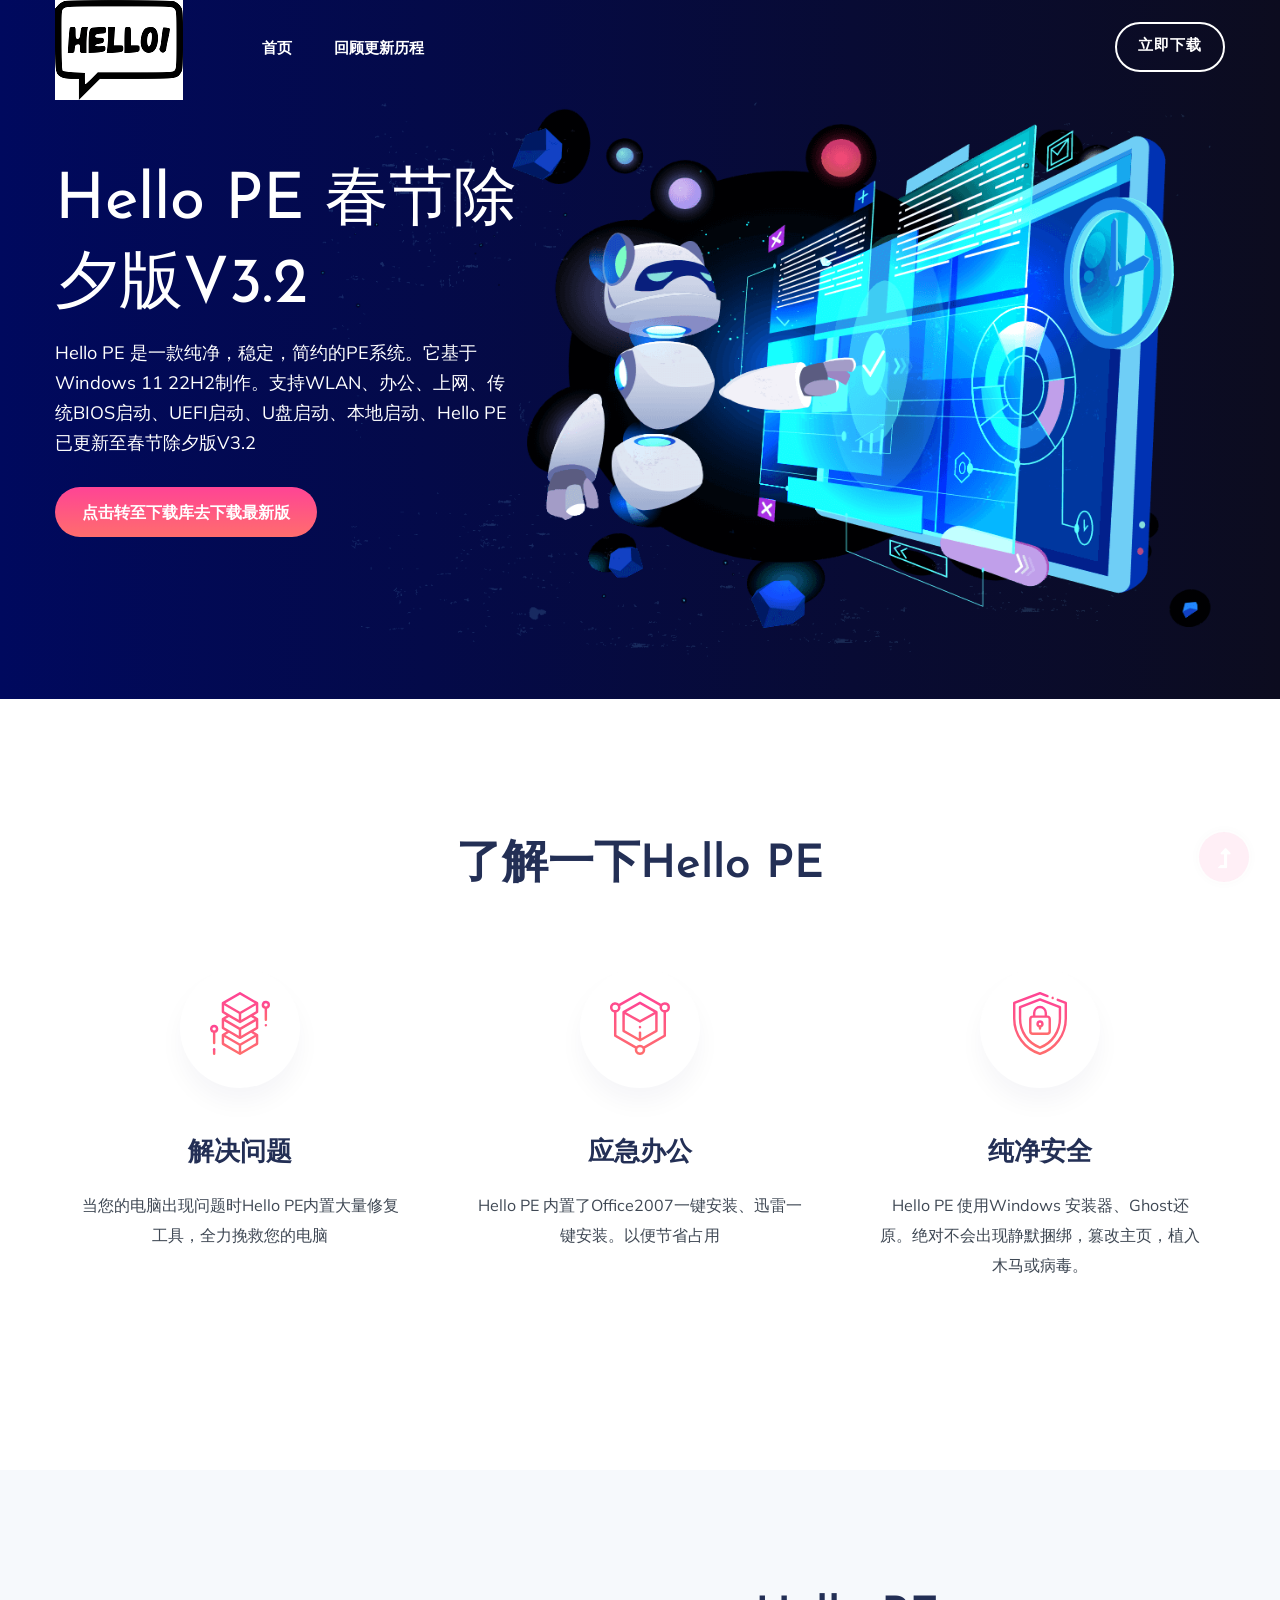
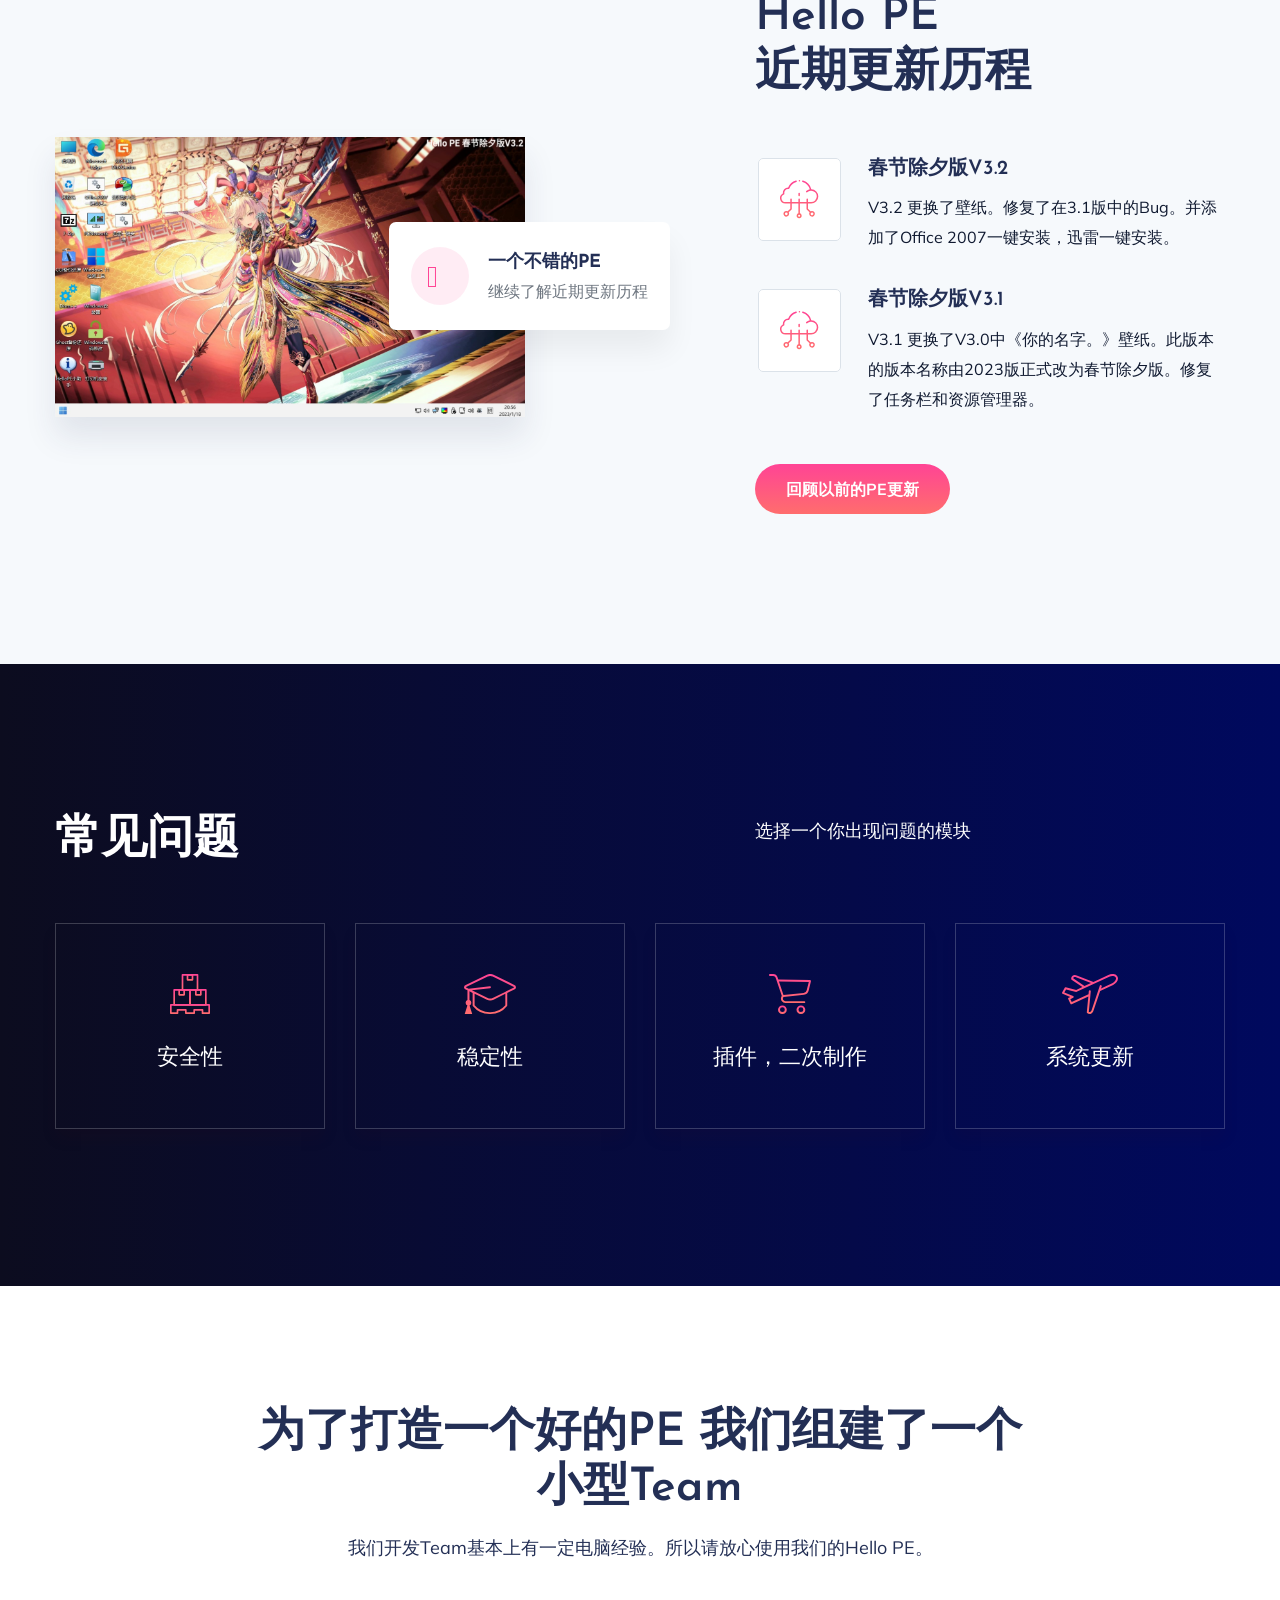
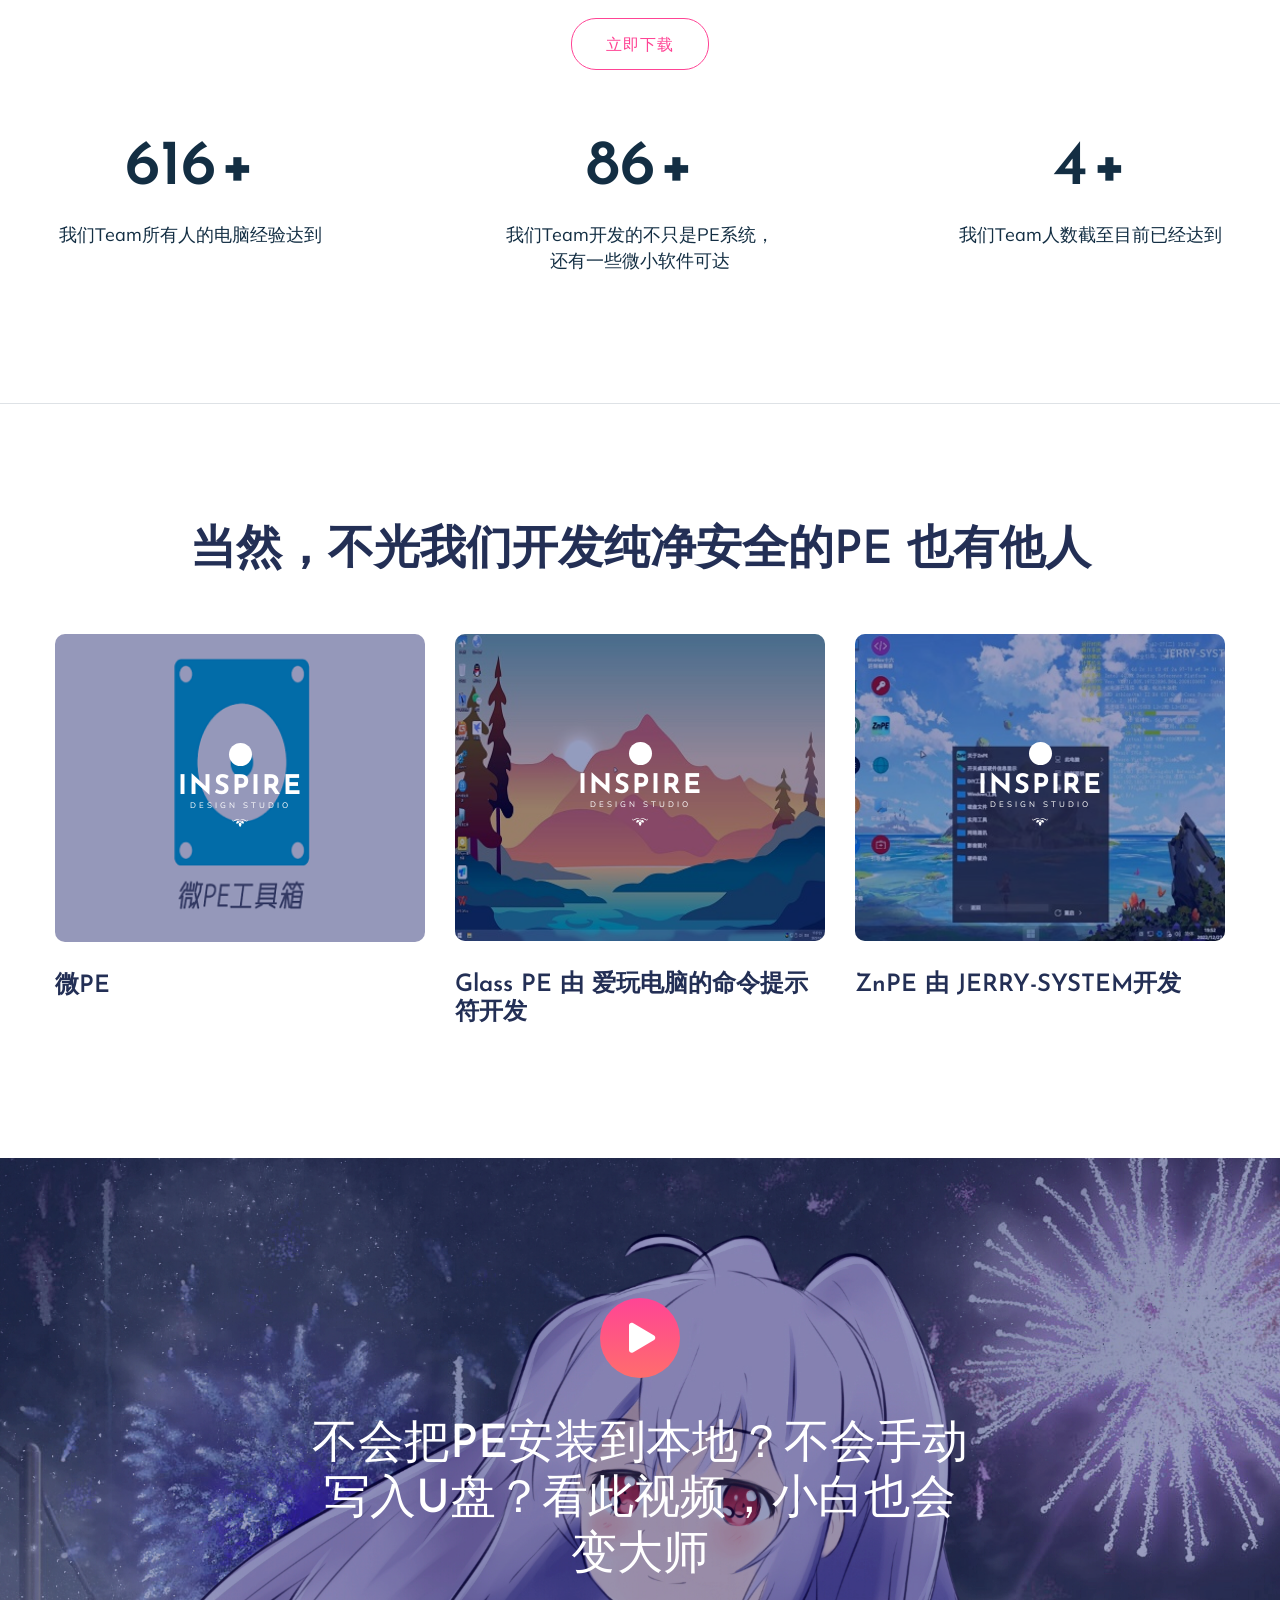
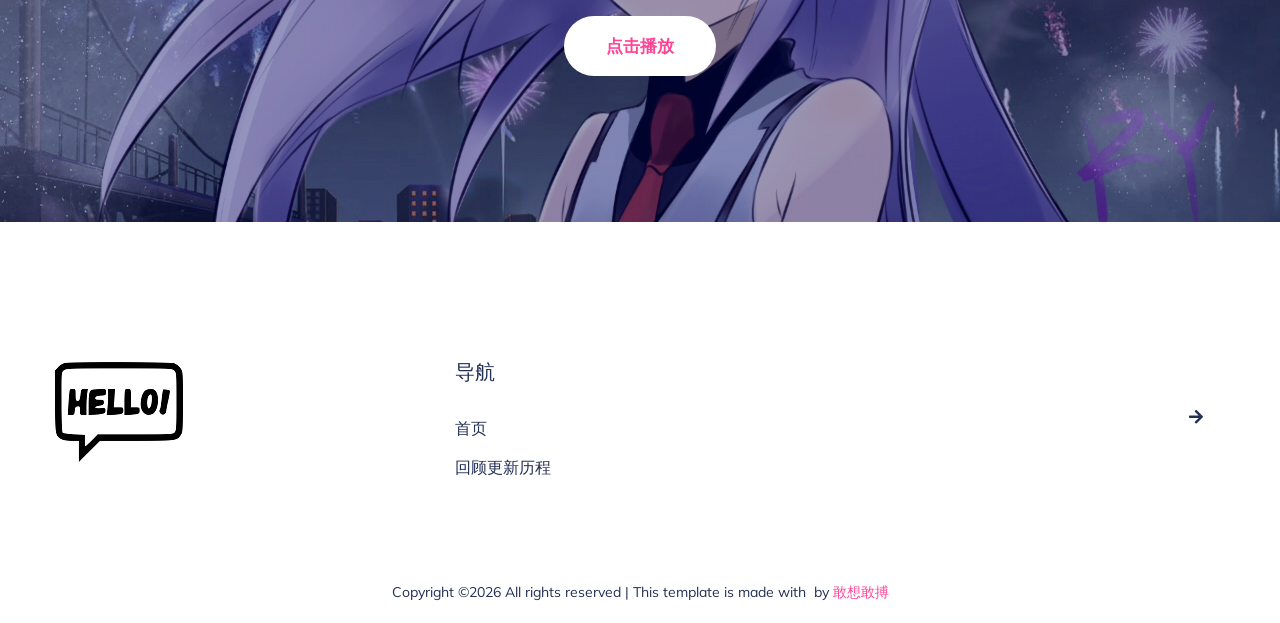
==== index.html @ d44372e5 "hellope" ====
<!doctype html>
<html class="no-js" lang="zxx">
<head>
    <meta charset="utf-8">
    <meta http-equiv="x-ua-compatible" content="ie=edge">
    <title>Hello PE</title>
    <meta name="description" content="">
    <meta name="viewport" content="width=device-width, initial-scale=1">
    <link rel="shortcut icon" type="image/x-icon" href="assets/img/icon/favicon.png">

    <!-- CSS here -->
    <link rel="stylesheet" href="assets/css/bootstrap.min.css">
    <link rel="stylesheet" href="assets/css/owl.carousel.min.css">
    <link rel="stylesheet" href="assets/css/slicknav.css">
    <link rel="stylesheet" href="assets/css/animate.min.css">
    <link rel="stylesheet" href="assets/css/magnific-popup.css">
    <link rel="stylesheet" href="assets/css/fontawesome-all.min.css">
    <link rel="stylesheet" href="assets/css/themify-icons.css">
    <link rel="stylesheet" href="assets/css/slick.css">
    <link rel="stylesheet" href="assets/css/nice-select.css">
    <link rel="stylesheet" href="assets/css/style.css">
</head>
<body>
    <header>
        <div class="header-area header-transparent">
            <div class="main-header header-sticky">
                <div class="container">
                    <div class="row">
                        <div class="col-xl-12">
                            <div class="menu-wrapper d-flex align-items-center justify-content-between">
                                <div class="left-content d-flex align-items-center">
                                    <div class="logo mr-30">
                                        <a href="index.html"><img src="assets/img/logo/logo.png" alt=""></a>
                                    </div>
                                    <!-- Main-menu -->
                                    <div class="main-menu d-none d-lg-block">
                                        <nav>
                                            <ul id="navigation">                                     
                                                <li><a href="index.html">首页</a></li>
                                                <li><a href="services.html">回顾更新历程</a></li>
                                            </ul>
                                        </nav>
                                    </div>
                                </div>     
                                <!-- Button -->
                                <div class="buttons">
                                    <ul>
                                        <li class="button-header">
                                            <a href="#" class="header-btn2 border-btn2">立即下载</a>
                                        </li>
                                    </ul>
                                </div>
                            </div>
                        </div>
                    </div>
                    <!-- Mobile Menu -->
                    <div class="col-12">
                        <div class="mobile_menu d-block d-lg-none"></div>
                    </div>
                </div>
            </div>
        </div>
    </header>
    <main>
        <!-- Slider Area Start-->
        <div class="slider-area  ">
            <div class="single-sliders slider-height   d-flex align-items-center">
                <div class="container position-relative">
                    <div class="row align-items-center">
                        <div class="col-xl-5 col-lg-6 col-md-6">
                            <div class="hero-caption">
                                <h1>Hello PE 春节除夕版V3.2</h1>
                                <P>Hello PE 是一款纯净，稳定，简约的PE系统。它基于Windows 11 22H2制作。支持WLAN、办公、上网、传统BIOS启动、UEFI启动、U盘启动、本地启动、Hello PE已更新至春节除夕版V3.2</P>
                                <a href="#" class="btn hero-btn">点击转至下载库去下载最新版</a>
                            </div>
                        </div>
                        <!-- hero shape 2-->
                        <div class="hero-shape">
                            <img src="assets/img/hero/hero-img.png" alt="">
                        </div>
                    </div>
                </div>
            </div> 
        </div>
        <!-- Slider Area End -->
        <!-- Services Area Start -->
        <section class="categories-area section-padding">
            <div class="container">
                <div class="row justify-content-center">
                    <div class="col-xl-6 col-lg-6 col-md-10">
                        <!-- Section Tittle -->
                        <div class="section-tittle text-center mb-35">
                            <span></span>
                            <h2>了解一下Hello PE</h2>
                        </div> 
                    </div>
                </div>
                <div class="row">
                    <div class="col-lg-4 col-md-6 col-sm-6">
                        <div class="single-cat text-center mb-50">
                            <div class="cat-icon">
                                <img src="assets/img/icon/services1.svg" alt="">
                            </div>
                            <div class="cat-cap">
                                <h5><a href="services.html">解决问题</a></h5>
                                <p>当您的电脑出现问题时Hello PE内置大量修复工具，全力挽救您的电脑</p>
                            </div>
                        </div>
                    </div>
                    <div class="col-lg-4 col-md-6 col-sm-6">
                        <div class="single-cat text-center mb-50">
                            <div class="cat-icon">
                                <img src="assets/img/icon/services2.svg" alt="">
                            </div>
                            <div class="cat-cap">
                                <h5><a href="services.html">应急办公</a></h5>
                                <p>Hello PE 内置了Office2007一键安装、迅雷一键安装。以便节省占用</p>
                            </div>
                        </div>
                    </div>
                    <div class="col-lg-4 col-md-6 col-sm-6">
                        <div class="single-cat text-center mb-50">
                            <div class="cat-icon">
                                <img src="assets/img/icon/services3.svg" alt="">
                            </div>
                            <div class="cat-cap">
                                <h5><a href="services.html">纯净安全</a></h5>
                                <p>Hello PE 使用Windows 安装器、Ghost还原。绝对不会出现静默捆绑，篡改主页，植入木马或病毒。</p>
                            </div>
                        </div>
                    </div>
                </div>
            </div>
        </section>
        <!-- Services Area End -->
        <!-- About Area  -->
        <section class="about-area2 section-padding gray-bg ">
            <div class="container">
                <div class="row align-items-center justify-content-between">
                    <div class="col-xl-5 col-lg-5 col-md-10">
                        <!-- about-img -->
                        <div class="about-img">
                            <img src="assets/img/gallery/about1.jpg" alt="">
                        </div>
                        <div class="ratting-point">
                            <div class="features-ratting">
                                <img src="assets/img/icon/notification.svg" alt="">
                            </div>
                            <div class="features-caption">
                                <h3>一个不错的PE</h3>
                                <p>继续了解近期更新历程</p>
                            </div>
                        </div>
                    </div>
                    <div class="col-xl-5 col-lg-6 col-md-10">
                        <div class="about-caption mb-50">
                            <!-- Section Tittle -->
                            <div class="section-tittle mb-50">
                                <h2>Hello PE<br> 近期更新历程</h2>
                            </div>
                            <div class="single-offers mb-20">
                                <div class="offers-cap">
                                    <img src="assets/img/icon/notification1.svg" alt="">
                                    <h3><a href="#">春节除夕版V3.2</a></h3>
                                    <p>V3.2 更换了壁纸。修复了在3.1版中的Bug。并添加了Office 2007一键安装，迅雷一键安装。</p>
                                </div>
                            </div>
                            <div class="single-offers">
                                <div class="offers-cap">
                                    <img src="assets/img/icon/notification1.svg" alt="">
                                    <h3><a href="#">春节除夕版V3.1</a></h3>
                                    <p>V3.1 更换了V3.0中《你的名字。》壁纸。此版本的版本名称由2023版正式改为春节除夕版。修复了任务栏和资源管理器。</p>
                                </div>
                            </div>
                            <a href="about.html" class="btn mt-20">回顾以前的PE更新</a>
                        </div>
                    </div>
                </div>
            </div>
        </section>
        <!-- About Area End -->
        <!--Services Area 2 -->
        <section class="services-area2 section-padding2">
            <div class="container">
                <div class="row align-items-center justify-content-between">
                    <div class="col-xl-5 col-lg-5 col-md-6 col-sm-11">
                        <!-- Section Tittle -->
                        <div class="section-tittle section-tittle2 mb-55">
                            <span></span>
                            <h2>常见问题</h2>
                        </div>
                    </div>
                    <div class="col-xl-5 col-lg-5 col-md-6 col-sm-11">
                        <!-- Section Tittle -->
                        <div class="section-tittle section-tittle2 mb-55">
                            <p>选择一个你出现问题的模块</p>
                        </div>
                    </div>
                </div>
                <div class="row">
                    <div class="col-lg-3 col-md-4 col-sm-6">
                        <div class="single-cat mb-30 text-center">
                            <div class="cat-icon">
                                <img src="assets/img/icon/stack1.svg" alt="">
                            </div>
                            <div class="cat-cap">
                                <h5><a href="#">安全性</a></h5>
                            </div>
                        </div>
                    </div>
                    <div class="col-lg-3 col-md-4 col-sm-6">
                        <div class="single-cat mb-30 text-center">
                            <div class="cat-icon">
                                <img src="assets/img/icon/stack2.svg" alt="">
                            </div>
                            <div class="cat-cap">
                                <h5><a href="#">稳定性</a></h5>
                            </div>
                        </div>
                    </div>
                    <div class="col-lg-3 col-md-4 col-sm-6">
                        <div class="single-cat mb-30 text-center">
                            <div class="cat-icon">
                                <img src="assets/img/icon/stack3.svg" alt="">
                            </div>
                            <div class="cat-cap">
                                <h5><a href="#">插件，二次制作</a></h5>
                            </div>
                        </div>
                    </div>
                    <div class="col-lg-3 col-md-4 col-sm-6">
                        <div class="single-cat mb-30 text-center">
                            <div class="cat-icon">
                                <img src="assets/img/icon/stack4.svg" alt="">
                            </div>
                            <div class="cat-cap">
                                <h5><a href="#">系统更新</a></h5>
                            </div>
                        </div>
                    </div>
                </div>
                <div class="row justify-content-center">
                    <div class="col-xl-12">
                        <div class="section-tittle section-tittle3 text-center pt-35">
                        </div>
                    </div>
                </div>
            </div>
        </section>
        <!--Services Area 2 -->
        <!-- Count Down Start -->
        <div class="count-down-area section-padding border-bottom">
            <div class="container">
                <div class="row justify-content-center">
                    <div class="col-xl-8 col-lg-9  col-md-12">
                        <!-- Section Tittle -->
                        <div class="section-tittle text-center mb-60">
                            <h2>为了打造一个好的PE 我们组建了一个小型Team </h2>
                            <p class="mb-55">我们开发Team基本上有一定电脑经验。所以请放心使用我们的Hello PE。</p>
                            <a href="#" class="border-btn">立即下载</a>
                        </div>
                    </div>
                </div>
                <div class="row justify-content-center ">
                    <div class="col-lg-12 col-md-12">
                        <div class="count-down-wrapper">
                            <div class="row justify-content-between">
                                <div class="col-xl-3 col-lg-4 col-md-6 col-sm-6">
                                    <!-- Counter Up -->
                                    <div class="single mb-30">
                                        <div class="single-counter text-center">
                                            <span class="counter ">2500</span>
                                            <p class="">+</p>
                                        </div>
                                        <div class="pera-count  text-center">
                                            <p>我们Team所有人的电脑经验达到</p>
                                        </div>
                                    </div>
                                </div>
                                <div class="col-xl-3 col-lg-4 col-md-6 col-sm-6">
                                    <div class="single mb-30">
                                        <!-- Counter Up -->
                                        <div class="single-counter text-center">
                                            <span class="counter ">350</span>
                                            <p class="">+</p>
                                        </div>
                                        <div class="pera-count text-center">
                                            <p>我们Team开发的不只是PE系统，还有一些微小软件可达</p>
                                        </div>
                                    </div>
                                </div>
                                <div class="col-xl-3 col-lg-4 col-md-6 col-sm-6">
                                    <div class="single mb-30">
                                        <!-- Counter Up -->
                                        <div class="single-counter text-center">
                                            <span class="counter ">20</span>
                                            <p class="">+</p>
                                        </div>
                                        <div class="pera-count text-center">
                                            <p>我们Team人数截至目前已经达到</p>
                                        </div>
                                    </div>
                                </div>
                            </div>
                        </div>
                    </div>
                </div>
            </div>
        </div>
        <!-- Count Down End -->
        <!-- Great Stuffs -->
        <div class="great-stuffs section-padding">
            <div class="container">
                <div class="row">
                    <div class="col-lg-12">
                        <!-- Section Tittle -->
                        <div class="section-tittle text-center mb-55">
                            <h2>当然，不光我们开发纯净安全的PE 也有他人</h2>
                        </div>
                    </div>
                </div>
                <div class="row">
                    <div class="col-lg-4 col-md-4 col-sm-6">
                        <div class="single-location mb-30">
                            <div class="location-img">
                                <img src="assets/img/gallery/stuffs1.jpg" alt="">
                                <div class="location-details text-center">
                                    <span class="location-btn"></span>
                                    <h4>inspire</h4>
                                    <p>design studio</p>
                                    <img src="assets/img/icon/icon1.svg" alt="">
                                </div>
                            </div>
                            <h3><a href="https://www.wepe.com.cn/">微PE</a></h3>
                        </div>
                    </div>
                    <div class="col-lg-4 col-md-4 col-sm-6">
                        <div class="single-location mb-30">
                            <div class="location-img">
                                <img src="assets/img/gallery/stuffs2.jpg" alt="">
                                <div class="location-details text-center">
                                    <span class="location-btn"></span>
                                    <h4>inspire</h4>
                                    <p>design studio</p>
                                    <img src="assets/img/icon/icon1.svg" alt="">
                                </div>
                            </div>
                            <h3><a href="https://glasspe.top/">Glass PE  由  爱玩电脑的命令提示符开发</a></h3>
                        </div>
                    </div>
                    <div class="col-lg-4 col-md-4 col-sm-6">
                        <div class="single-location mb-30">
                            <div class="location-img">
                                <img src="assets/img/gallery/stuffs3.jpg" alt="">
                                <div class="location-details text-center">
                                    <span class="location-btn"></span>
                                    <h4>inspire</h4>
                                    <p>design studio</p>
                                    <img src="assets/img/icon/icon1.svg" alt="">
                                </div>
                            </div>
                            <h3><a href="https://www.znpe.top/">ZnPE  由  JERRY-SYSTEM开发</a></h3>
                        </div>
                    </div>
                </div>
            </div>
        </div>
        <!-- Great Stuffs End -->
        <!-- More about info -->
        <section class="collection section-img-bg2  section-over1" data-background="assets/img/gallery/section_bg01.jpg">
            <div class="container">
                <div class="row justify-content-center">
                    <div class="col-xl-7 col-lg-9">
                        <div class="single-question text-center">
                            <!-- Video icon -->
                            <div class="video-icon mb-40">
                                <a class="popup-video btn-icon" href="https://www.youtube.com/watch?v=up68UAfH0d0" data-animation="bounceIn" data-delay=".4s"><i class="fas fa-play"></i></a>
                            </div>
                            <h2 class="wow fadeInUp" data-wow-duration="1s" data-wow-delay=".1s">不会把PE安装到本地？不会手动写入U盘？看此视频，小白也会变大师</h2>
                            <a href="about.html" class="white-btn wow fadeInUp" data-wow-duration="2s" data-wow-delay=".4s">点击播放</a>
                        </div>
                    </div>
                </div>
            </div>
        </section>
        <!-- about info End -->
    </main>
    <footer>
        <div class="footer-wrapper">
            <div class="footer-area footer-padding">
                <div class="container">
                    <div class="row justify-content-between">
                        <div class="col-xl-4 col-lg-3 col-md-6 col-sm-8">
                            <div class="single-footer-caption mb-50">
                                <div class="single-footer-caption mb-30">
                                    <!-- logo -->
                                    <div class="footer-logo mb-35">
                                        <a href="index.html"><img src="assets/img/logo/logo2_footer.png" alt=""></a>
                                    </div>
                                    <div class="footer-tittle">
                                        <div class="footer-pera">
                                            <p></p>
                                        </div>
                                    </div>
                                    <ul class="mb-20">
                                        <li class="number"><a href="#"></a></li>
                                        <li class="number2"><a href="#"></a></li>
                                    </ul>
                                </div>
                            </div>
                        </div>
                        <div class="col-xl-2 col-lg-2 col-md-4 col-sm-6">
                            <div class="single-footer-caption mb-50">
                                <div class="footer-tittle">
                                    <h4>导航</h4>
                                    <ul>
                                        <li><a href="index.html">首页</a></li>
                                        <li><a href="services.html">回顾更新历程</a></li>
                                    </ul>
                                </div>
                            </div>
                        </div>
                        <div class="col-xl-2 col-lg-2 col-md-4 col-sm-6">
                            <div class="single-footer-caption mb-50">
                                <div class="footer-tittle">
                                    <h4></h4>
                                    <ul>
                                        <li><a href="#"></a></li>
                                        <li><a href="#"></a></li>
                                        <li><a href="#"></a></li>
                                        <li><a href="#"></a></li>
                                    </ul>
                                </div>
                            </div>
                        </div>
                        <div class="col-xl-4 col-lg-4 col-md-6 col-sm-8">
                            <div class="single-footer-caption mb-50">
                                <div class="footer-tittle mb-10">
                                    <h4></h4>
                                    <p></p>
                                </div>
                                <!-- Form -->
                                <div class="footer-form mb-20">
                                    <div id="mc_embed_signup">
                                        <form target="_blank" action="https://spondonit.us12.list-manage.com/subscribe/post?u=1462626880ade1ac87bd9c93a&amp;id=92a4423d01"
                                        method="get" class="subscribe_form relative mail_part">
                                        <div class="form-icon">
                                            <button type="submit" name="submit" id="newsletter-submit"
                                            class="email_icon newsletter-submit button-contactForm">
                                            <i class="fas fa-arrow-right"></i>
                                        </button>
                                    </div>
                                    <div class="mt-10 info"></div>
                                </form>
                            </div>
                        </div>
                        <!-- social -->
                        <div class="footer-social"> 
                        </div>
                    </div>
                </div>
            </div>
        </div>
    </div>
    <!-- footer-bottom area -->
    <div class="footer-bottom-area">
        <div class="container">
            <div class="footer-border">
                <div class="row">
                    <div class="col-xl-12 ">
                        <div class="footer-copy-right text-center">
                            <p>Copyright &copy;<script>document.write(new Date().getFullYear());</script> All rights reserved | This template is made with <i class="fa fa- color-danger" aria-hidden="true"></i> by <a href="" target="_blank" rel="nofollow noopener">敢想敢搏</a></p>
                        </div>
                    </div>
                </div>
            </div>
        </div>
    </div>
</div>
</footer>
<!-- Scroll Up -->
<div id="back-top" >
    <a title="Go to Top" href="#"> <i class="fas fa-level-up-alt"></i></a>
</div>

<!-- JS here -->
<!-- Jquery, Popper, Bootstrap -->
<script src="./assets/js/vendor/modernizr-3.5.0.min.js"></script>
<script src="./assets/js/vendor/jquery-1.12.4.min.js"></script>
<script src="./assets/js/popper.min.js"></script>
<script src="./assets/js/bootstrap.min.js"></script>

<!-- Slick , Owl-Carousel , Mobile Menu-->
<script src="./assets/js/owl.carousel.min.js"></script>
<script src="./assets/js/slick.min.js"></script>
<script src="./assets/js/jquery.slicknav.min.js"></script>

<!-- wow, popup, Nice-select, counter-up  -->
<script src="./assets/js/wow.min.js"></script>
<script src="./assets/js/jquery.magnific-popup.js"></script>
<script src="./assets/js/jquery.nice-select.min.js"></script>
<script src="./assets/js/counterup.min.js"></script>
<script src="./assets/js/waypoints.min.js"></script>

<!-- contact js -->
<script src="./assets/js/contact.js"></script>
<script src="./assets/js/jquery.form.js"></script>
<script src="./assets/js/jquery.validate.min.js"></script>
<script src="./assets/js/mail-script.js"></script>
<script src="./assets/js/jquery.ajaxchimp.min.js"></script>

<!-- Jquery Plugins, main Jquery -->	
<script src="./assets/js/plugins.js"></script>
<script src="./assets/js/main.js"></script>
</body>
</html>
---- assets/css/themify-icons.css ----
@font-face {
	font-family: 'themify';
	src:url('../fonts/themify.eot?-fvbane');


	src:url('../fonts/themify.eot?#iefix-fvbane') format('embedded-opentype'),
		url('../fonts/themify.woff?-fvbane') format('woff'),
		url('../fonts/themify.ttf?-fvbane') format('truetype'),
		url('../fonts/themify.svg?-fvbane#themify') format('svg');
	font-weight: normal;
	font-style: normal;
}

[class^="ti-"], [class*=" ti-"] {
	font-family: 'themify';
	speak: none;
	font-style: normal;
	font-weight: normal;
	font-variant: normal;
	text-transform: none;
	line-height: 1;

	/* Better Font Rendering =========== */
	-webkit-font-smoothing: antialiased;
	-moz-osx-font-smoothing: grayscale;
}

.ti-wand:before {
	content: "\e600";
}
.ti-volume:before {
	content: "\e601";
}
.ti-user:before {
	content: "\e602";
}
.ti-unlock:before {
	content: "\e603";
}
.ti-unlink:before {
	content: "\e604";
}
.ti-trash:before {
	content: "\e605";
}
.ti-thought:before {
	content: "\e606";
}
.ti-target:before {
	content: "\e607";
}
.ti-tag:before {
	content: "\e608";
}
.ti-tablet:before {
	content: "\e609";
}
.ti-star:before {
	content: "\e60a";
}
.ti-spray:before {
	content: "\e60b";
}
.ti-signal:before {
	content: "\e60c";
}
.ti-shopping-cart:before {
	content: "\e60d";
}
.ti-shopping-cart-full:before {
	content: "\e60e";
}
.ti-settings:before {
	content: "\e60f";
}
.ti-search:before {
	content: "\e610";
}
.ti-zoom-in:before {
	content: "\e611";
}
.ti-zoom-out:before {
	content: "\e612";
}
.ti-cut:before {
	content: "\e613";
}
.ti-ruler:before {
	content: "\e614";
}
.ti-ruler-pencil:before {
	content: "\e615";
}
.ti-ruler-alt:before {
	content: "\e616";
}
.ti-bookmark:before {
	content: "\e617";
}
.ti-bookmark-alt:before {
	content: "\e618";
}
.ti-reload:before {
	content: "\e619";
}
.ti-plus:before {
	content: "\e61a";
}
.ti-pin:before {
	content: "\e61b";
}
.ti-pencil:before {
	content: "\e61c";
}
.ti-pencil-alt:before {
	content: "\e61d";
}
.ti-paint-roller:before {
	content: "\e61e";
}
.ti-paint-bucket:before {
	content: "\e61f";
}
.ti-na:before {
	content: "\e620";
}
.ti-mobile:before {
	content: "\e621";
}
.ti-minus:before {
	content: "\e622";
}
.ti-medall:before {
	content: "\e623";
}
.ti-medall-alt:before {
	content: "\e624";
}
.ti-marker:before {
	content: "\e625";
}
.ti-marker-alt:before {
	content: "\e626";
}
.ti-arrow-up:before {
	content: "\e627";
}
.ti-arrow-right:before {
	content: "\e628";
}
.ti-arrow-left:before {
	content: "\e629";
}
.ti-arrow-down:before {
	content: "\e62a";
}
.ti-lock:before {
	content: "\e62b";
}
.ti-location-arrow:before {
	content: "\e62c";
}
.ti-link:before {
	content: "\e62d";
}
.ti-layout:before {
	content: "\e62e";
}
.ti-layers:before {
	content: "\e62f";
}
.ti-layers-alt:before {
	content: "\e630";
}
.ti-key:before {
	content: "\e631";
}
.ti-import:before {
	content: "\e632";
}
.ti-image:before {
	content: "\e633";
}
.ti-heart:before {
	content: "\e634";
}
.ti-heart-broken:before {
	content: "\e635";
}
.ti-hand-stop:before {
	content: "\e636";
}
.ti-hand-open:before {
	content: "\e637";
}
.ti-hand-drag:before {
	content: "\e638";
}
.ti-folder:before {
	content: "\e639";
}
.ti-flag:before {
	content: "\e63a";
}
.ti-flag-alt:before {
	content: "\e63b";
}
.ti-flag-alt-2:before {
	content: "\e63c";
}
.ti-eye:before {
	content: "\e63d";
}
.ti-export:before {
	content: "\e63e";
}
.ti-exchange-vertical:before {
	content: "\e63f";
}
.ti-desktop:before {
	content: "\e640";
}
.ti-cup:before {
	content: "\e641";
}
.ti-crown:before {
	content: "\e642";
}
.ti-comments:before {
	content: "\e643";
}
.ti-comment:before {
	content: "\e644";
}
.ti-comment-alt:before {
	content: "\e645";
}
.ti-close:before {
	content: "\e646";
}
.ti-clip:before {
	content: "\e647";
}
.ti-angle-up:before {
	content: "\e648";
}
.ti-angle-right:before {
	content: "\e649";
}
.ti-angle-left:before {
	content: "\e64a";
}
.ti-angle-down:before {
	content: "\e64b";
}
.ti-check:before {
	content: "\e64c";
}
.ti-check-box:before {
	content: "\e64d";
}
.ti-camera:before {
	content: "\e64e";
}
.ti-announcement:before {
	content: "\e64f";
}
.ti-brush:before {
	content: "\e650";
}
.ti-briefcase:before {
	content: "\e651";
}
.ti-bolt:before {
	content: "\e652";
}
.ti-bolt-alt:before {
	content: "\e653";
}
.ti-blackboard:before {
	content: "\e654";
}
.ti-bag:before {
	content: "\e655";
}
.ti-move:before {
	content: "\e656";
}
.ti-arrows-vertical:before {
	content: "\e657";
}
.ti-arrows-horizontal:before {
	content: "\e658";
}
.ti-fullscreen:before {
	content: "\e659";
}
.ti-arrow-top-right:before {
	content: "\e65a";
}
.ti-arrow-top-left:before {
	content: "\e65b";
}
.ti-arrow-circle-up:before {
	content: "\e65c";
}
.ti-arrow-circle-right:before {
	content: "\e65d";
}
.ti-arrow-circle-left:before {
	content: "\e65e";
}
.ti-arrow-circle-down:before {
	content: "\e65f";
}
.ti-angle-double-up:before {
	content: "\e660";
}
.ti-angle-double-right:before {
	content: "\e661";
}
.ti-angle-double-left:before {
	content: "\e662";
}
.ti-angle-double-down:before {
	content: "\e663";
}
.ti-zip:before {
	content: "\e664";
}
.ti-world:before {
	content: "\e665";
}
.ti-wheelchair:before {
	content: "\e666";
}
.ti-view-list:before {
	content: "\e667";
}
.ti-view-list-alt:before {
	content: "\e668";
}
.ti-view-grid:before {
	content: "\e669";
}
.ti-uppercase:before {
	content: "\e66a";
}
.ti-upload:before {
	content: "\e66b";
}
.ti-underline:before {
	content: "\e66c";
}
.ti-truck:before {
	content: "\e66d";
}
.ti-timer:before {
	content: "\e66e";
}
.ti-ticket:before {
	content: "\e66f";
}
.ti-thumb-up:before {
	content: "\e670";
}
.ti-thumb-down:before {
	content: "\e671";
}
.ti-text:before {
	content: "\e672";
}
.ti-stats-up:before {
	content: "\e673";
}
.ti-stats-down:before {
	content: "\e674";
}
.ti-split-v:before {
	content: "\e675";
}
.ti-split-h:before {
	content: "\e676";
}
.ti-smallcap:before {
	content: "\e677";
}
.ti-shine:before {
	content: "\e678";
}
.ti-shift-right:before {
	content: "\e679";
}
.ti-shift-left:before {
	content: "\e67a";
}
.ti-shield:before {
	content: "\e67b";
}
.ti-notepad:before {
	content: "\e67c";
}
.ti-server:before {
	content: "\e67d";
}
.ti-quote-right:before {
	content: "\e67e";
}
.ti-quote-left:before {
	content: "\e67f";
}
.ti-pulse:before {
	content: "\e680";
}
.ti-printer:before {
	content: "\e681";
}
.ti-power-off:before {
	content: "\e682";
}
.ti-plug:before {
	content: "\e683";
}
.ti-pie-chart:before {
	content: "\e684";
}
.ti-paragraph:before {
	content: "\e685";
}
.ti-panel:before {
	content: "\e686";
}
.ti-package:before {
	content: "\e687";
}
.ti-music:before {
	content: "\e688";
}
.ti-music-alt:before {
	content: "\e689";
}
.ti-mouse:before {
	content: "\e68a";
}
.ti-mouse-alt:before {
	content: "\e68b";
}
.ti-money:before {
	content: "\e68c";
}
.ti-microphone:before {
	content: "\e68d";
}
.ti-menu:before {
	content: "\e68e";
}
.ti-menu-alt:before {
	content: "\e68f";
}
.ti-map:before {
	content: "\e690";
}
.ti-map-alt:before {
	content: "\e691";
}
.ti-loop:before {
	content: "\e692";
}
.ti-location-pin:before {
	content: "\e693";
}
.ti-list:before {
	content: "\e694";
}
.ti-light-bulb:before {
	content: "\e695";
}
.ti-Italic:before {
	content: "\e696";
}
.ti-info:before {
	content: "\e697";
}
.ti-infinite:before {
	content: "\e698";
}
.ti-id-badge:before {
	content: "\e699";
}
.ti-hummer:before {
	content: "\e69a";
}
.ti-home:before {
	content: "\e69b";
}
.ti-help:before {
	content: "\e69c";
}
.ti-headphone:before {
	content: "\e69d";
}
.ti-harddrives:before {
	content: "\e69e";
}
.ti-harddrive:before {
	content: "\e69f";
}
.ti-gift:before {
	content: "\e6a0";
}
.ti-game:before {
	content: "\e6a1";
}
.ti-filter:before {
	content: "\e6a2";
}
.ti-files:before {
	content: "\e6a3";
}
.ti-file:before {
	content: "\e6a4";
}
.ti-eraser:before {
	content: "\e6a5";
}
.ti-envelope:before {
	content: "\e6a6";
}
.ti-download:before {
	content: "\e6a7";
}
.ti-direction:before {
	content: "\e6a8";
}
.ti-direction-alt:before {
	content: "\e6a9";
}
.ti-dashboard:before {
	content: "\e6aa";
}
.ti-control-stop:before {
	content: "\e6ab";
}
.ti-control-shuffle:before {
	content: "\e6ac";
}
.ti-control-play:before {
	content: "\e6ad";
}
.ti-control-pause:before {
	content: "\e6ae";
}
.ti-control-forward:before {
	content: "\e6af";
}
.ti-control-backward:before {
	content: "\e6b0";
}
.ti-cloud:before {
	content: "\e6b1";
}
.ti-cloud-up:before {
	content: "\e6b2";
}
.ti-cloud-down:before {
	content: "\e6b3";
}
.ti-clipboard:before {
	content: "\e6b4";
}
.ti-car:before {
	content: "\e6b5";
}
.ti-calendar:before {
	content: "\e6b6";
}
.ti-book:before {
	content: "\e6b7";
}
.ti-bell:before {
	content: "\e6b8";
}
.ti-basketball:before {
	content: "\e6b9";
}
.ti-bar-chart:before {
	content: "\e6ba";
}
.ti-bar-chart-alt:before {
	content: "\e6bb";
}
.ti-back-right:before {
	content: "\e6bc";
}
.ti-back-left:before {
	content: "\e6bd";
}
.ti-arrows-corner:before {
	content: "\e6be";
}
.ti-archive:before {
	content: "\e6bf";
}
.ti-anchor:before {
	content: "\e6c0";
}
.ti-align-right:before {
	content: "\e6c1";
}
.ti-align-left:before {
	content: "\e6c2";
}
.ti-align-justify:before {
	content: "\e6c3";
}
.ti-align-center:before {
	content: "\e6c4";
}
.ti-alert:before {
	content: "\e6c5";
}
.ti-alarm-clock:before {
	content: "\e6c6";
}
.ti-agenda:before {
	content: "\e6c7";
}
.ti-write:before {
	content: "\e6c8";
}
.ti-window:before {
	content: "\e6c9";
}
.ti-widgetized:before {
	content: "\e6ca";
}
.ti-widget:before {
	content: "\e6cb";
}
.ti-widget-alt:before {
	content: "\e6cc";
}
.ti-wallet:before {
	content: "\e6cd";
}
.ti-video-clapper:before {
	content: "\e6ce";
}
.ti-video-camera:before {
	content: "\e6cf";
}
.ti-vector:before {
	content: "\e6d0";
}
.ti-themify-logo:before {
	content: "\e6d1";
}
.ti-themify-favicon:before {
	content: "\e6d2";
}
.ti-themify-favicon-alt:before {
	content: "\e6d3";
}
.ti-support:before {
	content: "\e6d4";
}
.ti-stamp:before {
	content: "\e6d5";
}
.ti-split-v-alt:before {
	content: "\e6d6";
}
.ti-slice:before {
	content: "\e6d7";
}
.ti-shortcode:before {
	content: "\e6d8";
}
.ti-shift-right-alt:before {
	content: "\e6d9";
}
.ti-shift-left-alt:before {
	content: "\e6da";
}
.ti-ruler-alt-2:before {
	content: "\e6db";
}
.ti-receipt:before {
	content: "\e6dc";
}
.ti-pin2:before {
	content: "\e6dd";
}
.ti-pin-alt:before {
	content: "\e6de";
}
.ti-pencil-alt2:before {
	content: "\e6df";
}
.ti-palette:before {
	content: "\e6e0";
}
.ti-more:before {
	content: "\e6e1";
}
.ti-more-alt:before {
	content: "\e6e2";
}
.ti-microphone-alt:before {
	content: "\e6e3";
}
.ti-magnet:before {
	content: "\e6e4";
}
.ti-line-double:before {
	content: "\e6e5";
}
.ti-line-dotted:before {
	content: "\e6e6";
}
.ti-line-dashed:before {
	content: "\e6e7";
}
.ti-layout-width-full:before {
	content: "\e6e8";
}
.ti-layout-width-default:before {
	content: "\e6e9";
}
.ti-layout-width-default-alt:before {
	content: "\e6ea";
}
.ti-layout-tab:before {
	content: "\e6eb";
}
.ti-layout-tab-window:before {
	content: "\e6ec";
}
.ti-layout-tab-v:before {
	content: "\e6ed";
}
.ti-layout-tab-min:before {
	content: "\e6ee";
}
.ti-layout-slider:before {
	content: "\e6ef";
}
.ti-layout-slider-alt:before {
	content: "\e6f0";
}
.ti-layout-sidebar-right:before {
	content: "\e6f1";
}
.ti-layout-sidebar-none:before {
	content: "\e6f2";
}
.ti-layout-sidebar-left:before {
	content: "\e6f3";
}
.ti-layout-placeholder:before {
	content: "\e6f4";
}
.ti-layout-menu:before {
	content: "\e6f5";
}
.ti-layout-menu-v:before {
	content: "\e6f6";
}
.ti-layout-menu-separated:before {
	content: "\e6f7";
}
.ti-layout-menu-full:before {
	content: "\e6f8";
}
.ti-layout-media-right-alt:before {
	content: "\e6f9";
}
.ti-layout-media-right:before {
	content: "\e6fa";
}
.ti-layout-media-overlay:before {
	content: "\e6fb";
}
.ti-layout-media-overlay-alt:before {
	content: "\e6fc";
}
.ti-layout-media-overlay-alt-2:before {
	content: "\e6fd";
}
.ti-layout-media-left-alt:before {
	content: "\e6fe";
}
.ti-layout-media-left:before {
	content: "\e6ff";
}
.ti-layout-media-center-alt:before {
	content: "\e700";
}
.ti-layout-media-center:before {
	content: "\e701";
}
.ti-layout-list-thumb:before {
	content: "\e702";
}
.ti-layout-list-thumb-alt:before {
	content: "\e703";
}
.ti-layout-list-post:before {
	content: "\e704";
}
.ti-layout-list-large-image:before {
	content: "\e705";
}
.ti-layout-line-solid:before {
	content: "\e706";
}
.ti-layout-grid4:before {
	content: "\e707";
}
.ti-layout-grid3:before {
	content: "\e708";
}
.ti-layout-grid2:before {
	content: "\e709";
}
.ti-layout-grid2-thumb:before {
	content: "\e70a";
}
.ti-layout-cta-right:before {
	content: "\e70b";
}
.ti-layout-cta-left:before {
	content: "\e70c";
}
.ti-layout-cta-center:before {
	content: "\e70d";
}
.ti-layout-cta-btn-right:before {
	content: "\e70e";
}
.ti-layout-cta-btn-left:before {
	content: "\e70f";
}
.ti-layout-column4:before {
	content: "\e710";
}
.ti-layout-column3:before {
	content: "\e711";
}
.ti-layout-column2:before {
	content: "\e712";
}
.ti-layout-accordion-separated:before {
	content: "\e713";
}
.ti-layout-accordion-merged:before {
	content: "\e714";
}
.ti-layout-accordion-list:before {
	content: "\e715";
}
.ti-ink-pen:before {
	content: "\e716";
}
.ti-info-alt:before {
	content: "\e717";
}
.ti-help-alt:before {
	content: "\e718";
}
.ti-headphone-alt:before {
	content: "\e719";
}
.ti-hand-point-up:before {
	content: "\e71a";
}
.ti-hand-point-right:before {
	content: "\e71b";
}
.ti-hand-point-left:before {
	content: "\e71c";
}
.ti-hand-point-down:before {
	content: "\e71d";
}
.ti-gallery:before {
	content: "\e71e";
}
.ti-face-smile:before {
	content: "\e71f";
}
.ti-face-sad:before {
	content: "\e720";
}
.ti-credit-card:before {
	content: "\e721";
}
.ti-control-skip-forward:before {
	content: "\e722";
}
.ti-control-skip-backward:before {
	content: "\e723";
}
.ti-control-record:before {
	content: "\e724";
}
.ti-control-eject:before {
	content: "\e725";
}
.ti-comments-smiley:before {
	content: "\e726";
}
.ti-brush-alt:before {
	content: "\e727";
}
.ti-youtube:before {
	content: "\e728";
}
.ti-vimeo:before {
	content: "\e729";
}
.ti-twitter:before {
	content: "\e72a";
}
.ti-time:before {
	content: "\e72b";
}
.ti-tumblr:before {
	content: "\e72c";
}
.ti-skype:before {
	content: "\e72d";
}
.ti-share:before {
	content: "\e72e";
}
.ti-share-alt:before {
	content: "\e72f";
}
.ti-rocket:before {
	content: "\e730";
}
.ti-pinterest:before {
	content: "\e731";
}
.ti-new-window:before {
	content: "\e732";
}
.ti-microsoft:before {
	content: "\e733";
}
.ti-list-ol:before {
	content: "\e734";
}
.ti-linkedin:before {
	content: "\e735";
}
.ti-layout-sidebar-2:before {
	content: "\e736";
}
.ti-layout-grid4-alt:before {
	content: "\e737";
}
.ti-layout-grid3-alt:before {
	content: "\e738";
}
.ti-layout-grid2-alt:before {
	content: "\e739";
}
.ti-layout-column4-alt:before {
	content: "\e73a";
}
.ti-layout-column3-alt:before {
	content: "\e73b";
}
.ti-layout-column2-alt:before {
	content: "\e73c";
}
.ti-instagram:before {
	content: "\e73d";
}
.ti-google:before {
	content: "\e73e";
}
.ti-github:before {
	content: "\e73f";
}
.ti-flickr:before {
	content: "\e740";
}
.ti-facebook:before {
	content: "\e741";
}
.ti-dropbox:before {
	content: "\e742";
}
.ti-dribbble:before {
	content: "\e743";
}
.ti-apple:before {
	content: "\e744";
}
.ti-android:before {
	content: "\e745";
}
.ti-save:before {
	content: "\e746";
}
.ti-save-alt:before {
	content: "\e747";
}
.ti-yahoo:before {
	content: "\e748";
}
.ti-wordpress:before {
	content: "\e749";
}
.ti-vimeo-alt:before {
	content: "\e74a";
}
.ti-twitter-alt:before {
	content: "\e74b";
}
.ti-tumblr-alt:before {
	content: "\e74c";
}
.ti-trello:before {
	content: "\e74d";
}
.ti-stack-overflow:before {
	content: "\e74e";
}
.ti-soundcloud:before {
	content: "\e74f";
}
.ti-sharethis:before {
	content: "\e750";
}
.ti-sharethis-alt:before {
	content: "\e751";
}
.ti-reddit:before {
	content: "\e752";
}
.ti-pinterest-alt:before {
	content: "\e753";
}
.ti-microsoft-alt:before {
	content: "\e754";
}
.ti-linux:before {
	content: "\e755";
}
.ti-jsfiddle:before {
	content: "\e756";
}
.ti-joomla:before {
	content: "\e757";
}
.ti-html5:before {
	content: "\e758";
}
.ti-flickr-alt:before {
	content: "\e759";
}
.ti-email:before {
	content: "\e75a";
}
.ti-drupal:before {
	content: "\e75b";
}
.ti-dropbox-alt:before {
	content: "\e75c";
}
.ti-css3:before {
	content: "\e75d";
}
.ti-rss:before {
	content: "\e75e";
}
.ti-rss-alt:before {
	content: "\e75f";
}
---- assets/css/nice-select.css ----
.nice-select {
  -webkit-tap-highlight-color: transparent;
  background-color: #fff;
  border-radius: 5px;
  border: solid 1px #e8e8e8;
  box-sizing: border-box;
  clear: both;
  cursor: pointer;
  display: block;
  float: left;
  font-family: inherit;
  font-size: 14px;
  font-weight: normal;
  height: 42px;
  line-height: 40px;
  outline: none;
  padding-left: 18px;
  padding-right: 30px;
  position: relative;
  text-align: left !important;
  -webkit-transition: all 0.2s ease-in-out;
  transition: all 0.2s ease-in-out;
  -webkit-user-select: none;
     -moz-user-select: none;
      -ms-user-select: none;
          user-select: none;
  white-space: nowrap;
  width: auto; }
  .nice-select:hover {
    border-color: #dbdbdb; }
  .nice-select:active, .nice-select.open, .nice-select:focus {
    border-color: #999; }


  .nice-select.disabled {
    border-color: #ededed;
    color: #999;
    pointer-events: none; }
    .nice-select.disabled:after {
      border-color: #cccccc; }
  .nice-select.wide {
    width: 100%; }
    .nice-select.wide .list {
      left: 0 !important;
      right: 0 !important; }
  .nice-select.right {
    float: right; }
    .nice-select.right .list {
      left: auto;
      right: 0; }
  .nice-select.small {
    font-size: 12px;
    height: 36px;
    line-height: 34px; }
    .nice-select.small:after {
      height: 4px;
      width: 4px; }
    .nice-select.small .option {
      line-height: 34px;
      min-height: 34px; }
  .nice-select .list {
    background-color: #fff;
    border-radius: 5px;
    box-shadow: 0 0 0 1px rgba(68, 68, 68, 0.11);
    box-sizing: border-box;
    margin-top: 4px;
    opacity: 0;
    overflow: hidden;
    padding: 0;
    pointer-events: none;
    position: absolute;
    top: 100%;
    left: 0;
    -webkit-transform-origin: 50% 0;
        -ms-transform-origin: 50% 0;
            transform-origin: 50% 0;
    -webkit-transform: scale(0.75) translateY(-21px);
        -ms-transform: scale(0.75) translateY(-21px);
            transform: scale(0.75) translateY(-21px);
    -webkit-transition: all 0.2s cubic-bezier(0.5, 0, 0, 1.25), opacity 0.15s ease-out;
    transition: all 0.2s cubic-bezier(0.5, 0, 0, 1.25), opacity 0.15s ease-out;
    z-index: 9; }
    .nice-select .list:hover .option:not(:hover) {
      background-color: transparent !important; }
  .nice-select .option {
    cursor: pointer;
    font-weight: 400;
    line-height: 40px;
    list-style: none;
    min-height: 40px;
    outline: none;
    padding-left: 18px;
    padding-right: 29px;
    text-align: left;
    -webkit-transition: all 0.2s;
    transition: all 0.2s; }
    .nice-select .option:hover, .nice-select .option.focus, .nice-select .option.selected.focus {
      background-color: #f6f6f6; }
    .nice-select .option.selected {
      font-weight: bold; }
    .nice-select .option.disabled {
      background-color: transparent;
      color: #999;
      cursor: default; }

.no-csspointerevents .nice-select .list {
  display: none; }

.no-csspointerevents .nice-select.open .list {
  display: block; }





  /* ,,,,,,,,,,,,,,,, */


  .nice-select:after {
    content: "\e64b";
    display: block;
    height: 5px;
    margin-top: -5px;
    pointer-events: none;
    position: absolute;
    right: 30px;
    top: 8px;
    transition: all 0.15s ease-in-out;
    width: 5px;
    font-family: 'themify';
    color: #ddd; }

    .nice-select.open:after {
 }
    .nice-select.open .list {
      opacity: 1;
      pointer-events: auto;
      -webkit-transform: scale(1) translateY(0);
          -ms-transform: scale(1) translateY(0);
              transform: scale(1) translateY(0); }
---- assets/css/style.css ----
@import url("https://fonts.googleapis.com/css2?family=Josefin+Sans:wght@200;300;400;500;600;700&family=Mulish:wght@200;300;400;500;600;700;800;900&display=swap");.section-bg1{background:#00095E}.section-bg2{background:#FBFBFB}.footer-bg{background:#00044A}.gray-bg{background:#F6F9FC}.white-bg{background:#fff}.black-bg{background:#16161a}.theme-bg{background:#FF4495}.brand-bg{background:#f1f4fa}.testimonial-bg{background:#f9fafc}.white-color{color:#fff}.black-color{color:#16161a}.theme-color{color:#FF4495}.boxed-btn{background:#fff;color:#FF4495 !important;display:inline-block;padding:18px 44px;font-family:"Mulish",sans-serif;font-size:16px;font-weight:500;border:0;border:1px solid #FF4495;letter-spacing:3px;text-align:center;color:#FF4495;text-transform:uppercase;cursor:pointer;letter-spacing:0}.boxed-btn:hover{background:#FF4495;color:#fff !important;border:1px solid #FF4495}.boxed-btn:focus{outline:none}.boxed-btn.large-width{width:220px}[data-overlay]{position:relative;background-size:cover;background-repeat:no-repeat;background-position:center center}[data-overlay]::before{position:absolute;left:0;top:0;right:0;bottom:0;content:""}[data-opacity="1"]::before{opacity:0.1}[data-opacity="2"]::before{opacity:0.2}[data-opacity="3"]::before{opacity:0.3}[data-opacity="4"]::before{opacity:0.4}[data-opacity="5"]::before{opacity:0.5}[data-opacity="6"]::before{opacity:0.6}[data-opacity="7"]::before{opacity:0.7}[data-opacity="8"]::before{opacity:0.8}[data-opacity="9"]::before{opacity:0.9}body{font-family:"Mulish",sans-serif;font-weight:normal;font-style:normal;font-size:16px}h1,h2,h3,h4,h5,h6{font-family:"Josefin Sans",sans-serif;color:#232F55;margin-top:0px;font-style:normal;font-weight:500;text-transform:normal}p{font-family:"Mulish",sans-serif;color:#232F55;font-size:16px;line-height:30px;margin-bottom:15px;font-weight:normal}.mt-5{margin-top:5px}.mt-10{margin-top:10px}.mt-15{margin-top:15px}.mt-20{margin-top:20px}.mt-25{margin-top:25px}.mt-30{margin-top:30px}.mt-35{margin-top:35px}.mt-40{margin-top:40px}.mt-45{margin-top:45px}.mt-50{margin-top:50px}.mt-55{margin-top:55px}.mt-60{margin-top:60px}.mt-65{margin-top:65px}.mt-70{margin-top:70px}.mt-75{margin-top:75px}.mt-80{margin-top:80px}.mt-85{margin-top:85px}.mt-90{margin-top:90px}.mt-95{margin-top:95px}.mt-100{margin-top:100px}.mt-105{margin-top:105px}.mt-110{margin-top:110px}.mt-115{margin-top:115px}.mt-120{margin-top:120px}.mt-125{margin-top:125px}.mt-130{margin-top:130px}.mt-135{margin-top:135px}.mt-140{margin-top:140px}.mt-145{margin-top:145px}.mt-150{margin-top:150px}.mt-155{margin-top:155px}.mt-160{margin-top:160px}.mt-165{margin-top:165px}.mt-170{margin-top:170px}.mt-175{margin-top:175px}.mt-180{margin-top:180px}.mt-185{margin-top:185px}.mt-190{margin-top:190px}.mt-195{margin-top:195px}.mt-200{margin-top:200px}.mb-5{margin-bottom:5px}.mb-10{margin-bottom:10px}.mb-15{margin-bottom:15px}.mb-20{margin-bottom:20px}.mb-25{margin-bottom:25px}.mb-30{margin-bottom:30px}.mb-35{margin-bottom:35px}.mb-40{margin-bottom:40px}.mb-45{margin-bottom:45px}.mb-50{margin-bottom:50px}.mb-55{margin-bottom:55px}.mb-60{margin-bottom:60px}.mb-65{margin-bottom:65px}.mb-70{margin-bottom:70px}.mb-75{margin-bottom:75px}.mb-80{margin-bottom:80px}.mb-85{margin-bottom:85px}.mb-90{margin-bottom:90px}.mb-95{margin-bottom:95px}.mb-100{margin-bottom:100px}.mb-105{margin-bottom:105px}.mb-110{margin-bottom:110px}.mb-115{margin-bottom:115px}.mb-120{margin-bottom:120px}.mb-125{margin-bottom:125px}.mb-130{margin-bottom:130px}.mb-135{margin-bottom:135px}.mb-140{margin-bottom:140px}.mb-145{margin-bottom:145px}.mb-150{margin-bottom:150px}.mb-155{margin-bottom:155px}.mb-160{margin-bottom:160px}.mb-165{margin-bottom:165px}.mb-170{margin-bottom:170px}.mb-175{margin-bottom:175px}.mb-180{margin-bottom:180px}.mb-185{margin-bottom:185px}.mb-190{margin-bottom:190px}.mb-195{margin-bottom:195px}.mb-200{margin-bottom:200px}.ml-5{margin-left:5px}.ml-10{margin-left:10px}.ml-15{margin-left:15px}.ml-20{margin-left:20px}.ml-25{margin-left:25px}.ml-30{margin-left:30px}.ml-35{margin-left:35px}.ml-40{margin-left:40px}.ml-45{margin-left:45px}.ml-50{margin-left:50px}.ml-55{margin-left:55px}.ml-60{margin-left:60px}.ml-65{margin-left:65px}.ml-70{margin-left:70px}.ml-75{margin-left:75px}.ml-80{margin-left:80px}.ml-85{margin-left:85px}.ml-90{margin-left:90px}.ml-95{margin-left:95px}.ml-100{margin-left:100px}.ml-105{margin-left:105px}.ml-110{margin-left:110px}.ml-115{margin-left:115px}.ml-120{margin-left:120px}.ml-125{margin-left:125px}.ml-130{margin-left:130px}.ml-135{margin-left:135px}.ml-140{margin-left:140px}.ml-145{margin-left:145px}.ml-150{margin-left:150px}.ml-155{margin-left:155px}.ml-160{margin-left:160px}.ml-165{margin-left:165px}.ml-170{margin-left:170px}.ml-175{margin-left:175px}.ml-180{margin-left:180px}.ml-185{margin-left:185px}.ml-190{margin-left:190px}.ml-195{margin-left:195px}.ml-200{margin-left:200px}.mr-5{margin-right:5px}.mr-10{margin-right:10px}.mr-15{margin-right:15px}.mr-20{margin-right:20px}.mr-25{margin-right:25px}.mr-30{margin-right:30px}.mr-35{margin-right:35px}.mr-40{margin-right:40px}.mr-45{margin-right:45px}.mr-50{margin-right:50px}.mr-55{margin-right:55px}.mr-60{margin-right:60px}.mr-65{margin-right:65px}.mr-70{margin-right:70px}.mr-75{margin-right:75px}.mr-80{margin-right:80px}.mr-85{margin-right:85px}.mr-90{margin-right:90px}.mr-95{margin-right:95px}.mr-100{margin-right:100px}.mr-105{margin-right:105px}.mr-110{margin-right:110px}.mr-115{margin-right:115px}.mr-120{margin-right:120px}.mr-125{margin-right:125px}.mr-130{margin-right:130px}.mr-135{margin-right:135px}.mr-140{margin-right:140px}.mr-145{margin-right:145px}.mr-150{margin-right:150px}.mr-155{margin-right:155px}.mr-160{margin-right:160px}.mr-165{margin-right:165px}.mr-170{margin-right:170px}.mr-175{margin-right:175px}.mr-180{margin-right:180px}.mr-185{margin-right:185px}.mr-190{margin-right:190px}.mr-195{margin-right:195px}.mr-200{margin-right:200px}.pt-5{padding-top:5px}.pt-10{padding-top:10px}.pt-15{padding-top:15px}.pt-20{padding-top:20px}.pt-25{padding-top:25px}.pt-30{padding-top:30px}.pt-35{padding-top:35px}.pt-40{padding-top:40px}.pt-45{padding-top:45px}.pt-50{padding-top:50px}.pt-55{padding-top:55px}.pt-60{padding-top:60px}.pt-65{padding-top:65px}.pt-70{padding-top:70px}.pt-75{padding-top:75px}.pt-80{padding-top:80px}.pt-85{padding-top:85px}.pt-90{padding-top:90px}.pt-95{padding-top:95px}.pt-100{padding-top:100px}.pt-105{padding-top:105px}.pt-110{padding-top:110px}.pt-115{padding-top:115px}.pt-120{padding-top:120px}.pt-125{padding-top:125px}.pt-130{padding-top:130px}.pt-135{padding-top:135px}.pt-140{padding-top:140px}.pt-145{padding-top:145px}.pt-150{padding-top:150px}.pt-155{padding-top:155px}.pt-160{padding-top:160px}.pt-165{padding-top:165px}.pt-170{padding-top:170px}.pt-175{padding-top:175px}.pt-180{padding-top:180px}.pt-185{padding-top:185px}.pt-190{padding-top:190px}.pt-195{padding-top:195px}.pt-200{padding-top:200px}.pt-260{padding-top:260px}.pb-5{padding-bottom:5px}.pb-10{padding-bottom:10px}.pb-15{padding-bottom:15px}.pb-20{padding-bottom:20px}.pb-25{padding-bottom:25px}.pb-30{padding-bottom:30px}.pb-35{padding-bottom:35px}.pb-40{padding-bottom:40px}.pb-45{padding-bottom:45px}.pb-50{padding-bottom:50px}.pb-55{padding-bottom:55px}.pb-60{padding-bottom:60px}.pb-65{padding-bottom:65px}.pb-70{padding-bottom:70px}.pb-75{padding-bottom:75px}.pb-80{padding-bottom:80px}.pb-85{padding-bottom:85px}.pb-90{padding-bottom:90px}.pb-95{padding-bottom:95px}.pb-100{padding-bottom:100px}.pb-105{padding-bottom:105px}.pb-110{padding-bottom:110px}.pb-115{padding-bottom:115px}.pb-120{padding-bottom:120px}.pb-125{padding-bottom:125px}.pb-130{padding-bottom:130px}.pb-135{padding-bottom:135px}.pb-140{padding-bottom:140px}.pb-145{padding-bottom:145px}.pb-150{padding-bottom:150px}.pb-155{padding-bottom:155px}.pb-160{padding-bottom:160px}.pb-165{padding-bottom:165px}.pb-170{padding-bottom:170px}.pb-175{padding-bottom:175px}.pb-180{padding-bottom:180px}.pb-185{padding-bottom:185px}.pb-190{padding-bottom:190px}.pb-195{padding-bottom:195px}.pb-200{padding-bottom:200px}.pl-5{padding-left:5px}.pl-10{padding-left:10px}.pl-15{padding-left:15px}.pl-20{padding-left:20px}.pl-25{padding-left:25px}.pl-30{padding-left:30px}.pl-35{padding-left:35px}.pl-40{padding-left:40px}.pl-45{padding-left:45px}.pl-50{padding-left:50px}.pl-55{padding-left:55px}.pl-60{padding-left:60px}.pl-65{padding-left:65px}.pl-70{padding-left:70px}.pl-75{padding-left:75px}.pl-80{padding-left:80px}.pl-85{padding-left:85px}.pl-90{padding-left:90px}.pl-95{padding-left:95px}.pl-100{padding-left:100px}.pl-105{padding-left:105px}.pl-110{padding-left:110px}.pl-115{padding-left:115px}.pl-120{padding-left:120px}.pl-125{padding-left:125px}.pl-130{padding-left:130px}.pl-135{padding-left:135px}.pl-140{padding-left:140px}.pl-145{padding-left:145px}.pl-150{padding-left:150px}.pl-155{padding-left:155px}.pl-160{padding-left:160px}.pl-165{padding-left:165px}.pl-170{padding-left:170px}.pl-175{padding-left:175px}.pl-180{padding-left:180px}.pl-185{padding-left:185px}.pl-190{padding-left:190px}.pl-195{padding-left:195px}.pl-200{padding-left:200px}.pr-5{padding-right:5px}.pr-10{padding-right:10px}.pr-15{padding-right:15px}.pr-20{padding-right:20px}.pr-25{padding-right:25px}.pr-30{padding-right:30px}.pr-35{padding-right:35px}.pr-40{padding-right:40px}.pr-45{padding-right:45px}.pr-50{padding-right:50px}.pr-55{padding-right:55px}.pr-60{padding-right:60px}.pr-65{padding-right:65px}.pr-70{padding-right:70px}.pr-75{padding-right:75px}.pr-80{padding-right:80px}.pr-85{padding-right:85px}.pr-90{padding-right:90px}.pr-95{padding-right:95px}.pr-100{padding-right:100px}.pr-105{padding-right:105px}.pr-110{padding-right:110px}.pr-115{padding-right:115px}.pr-120{padding-right:120px}.pr-125{padding-right:125px}.pr-130{padding-right:130px}.pr-135{padding-right:135px}.pr-140{padding-right:140px}.pr-145{padding-right:145px}.pr-150{padding-right:150px}.pr-155{padding-right:155px}.pr-160{padding-right:160px}.pr-165{padding-right:165px}.pr-170{padding-right:170px}.pr-175{padding-right:175px}.pr-180{padding-right:180px}.pr-185{padding-right:185px}.pr-190{padding-right:190px}.pr-195{padding-right:195px}.pr-200{padding-right:200px}.img{max-width:100%;-webkit-transition:all .3s ease-out 0s;-moz-transition:all .3s ease-out 0s;-ms-transition:all .3s ease-out 0s;-o-transition:all .3s ease-out 0s;transition:all .3s ease-out 0s}.f-left{float:left}.f-right{float:right}.fix{overflow:hidden}.clear{clear:both}a,.button{-webkit-transition:all .3s ease-out 0s;-moz-transition:all .3s ease-out 0s;-ms-transition:all .3s ease-out 0s;-o-transition:all .3s ease-out 0s;transition:all .3s ease-out 0s}a:focus,.button:focus{text-decoration:none;outline:none}a{color:#635c5c}a:hover{color:#fff}a:focus,a:hover,.portfolio-cat a:hover,.footer -menu li a:hover{text-decoration:none}a,button{color:#fff;outline:medium none}button:focus,input:focus,input:focus,textarea,textarea:focus{outline:0}.uppercase{text-transform:uppercase}input:focus::-moz-placeholder{opacity:0;-webkit-transition:.4s;-o-transition:.4s;transition:.4s}.capitalize{text-transform:capitalize}h1 a,h2 a,h3 a,h4 a,h5 a,h6 a{color:inherit}ul{margin:0px;padding:0px}li{list-style:none}hr{border-bottom:1px solid #eceff8;border-top:0 none;margin:30px 0;padding:0}.theme-overlay{position:relative}.theme-overlay::before{background:#1696e7 none repeat scroll 0 0;content:"";height:100%;left:0;opacity:0.6;position:absolute;top:0;width:100%}.overlay2{position:relative;z-index:0}.overlay2::before{position:absolute;content:"";top:0;left:0;width:100%;height:100%;z-index:-1}.overlay2{position:relative;z-index:0}.overlay2::before{position:absolute;content:"";background-color:#2E2200;top:0;left:0;width:100%;height:100%;z-index:-1;opacity:0.5}.separator{border-top:1px solid #f2f2f2}.mb-90{margin-bottom:90px}@media (max-width: 767px){.mb-90{margin-bottom:30px}}@media (min-width: 768px) and (max-width: 991px){.mb-90{margin-bottom:45px}}.section-over1{position:relative;z-index:1}.section-over1::before{position:absolute;content:"";background-color:rgba(0,9,94,0.4);width:100%;height:100%;left:0;top:0;bottom:0;right:0;z-index:-1;background-repeat:no-repeat}.breadcrumb>.active{color:#888}#scrollUp,#back-top{background:#FF4495;height:50px;width:50px;right:31px;bottom:18px;position:fixed;color:#fff;font-size:20px;text-align:center;border-radius:50%;line-height:48px;border:2px solid transparent;box-shadow:0 0 10px 3px rgba(108,98,98,0.2)}@media (max-width: 575px){#scrollUp,#back-top{right:16px}}#scrollUp a i,#back-top a i{display:block;line-height:50px}#scrollUp:hover{color:#fff}.sticky-bar{left:0;margin:auto;position:fixed;top:0;width:100%;-webkit-box-shadow:0 10px 15px rgba(25,25,25,0.1);box-shadow:0 10px 15px rgba(25,25,25,0.1);z-index:9999;-webkit-animation:300ms ease-in-out 0s normal none 1 running fadeInDown;animation:300ms ease-in-out 0s normal none 1 running fadeInDown;-webkit-box-shadow:0 10px 15px rgba(25,25,25,0.1);background:#fff}.bounce-animate{animation-name:float-bob;animation-duration:2s;animation-iteration-count:infinite;-moz-animation-name:float-bob;-moz-animation-duration:2s;-moz-animation-iteration-count:infinite;-moz-animation-timing-function:linear;-ms-animation-name:float-bob;-ms-animation-duration:2s;-ms-animation-iteration-count:infinite;-ms-animation-timing-function:linear;-o-animation-name:float-bob;-o-animation-duration:2s;-o-animation-iteration-count:infinite;-o-animation-timing-function:linear}@-webkit-keyframes float-bob{0%{-webkit-transform:translateY(-20px);transform:translateY(-20px)}50%{-webkit-transform:translateY(-10px);transform:translateY(-10px)}100%{-webkit-transform:translateY(-20px);transform:translateY(-20px)}}.heartbeat{animation:heartbeat 1s infinite alternate}@-webkit-keyframes heartbeat{to{-webkit-transform:scale(1.03);transform:scale(1.03)}}.rotateme{-webkit-animation-name:rotateme;animation-name:rotateme;-webkit-animation-duration:30s;animation-duration:30s;-webkit-animation-iteration-count:infinite;animation-iteration-count:infinite;-webkit-animation-timing-function:linear;animation-timing-function:linear}@keyframes rotateme{from{-webkit-transform:rotate(0deg);transform:rotate(0deg)}to{-webkit-transform:rotate(360deg);transform:rotate(360deg)}}@-webkit-keyframes rotateme{from{-webkit-transform:rotate(0deg)}to{-webkit-transform:rotate(360deg)}}.preloader{background-color:#f7f7f7;width:100%;height:100%;position:fixed;top:0;left:0;right:0;bottom:0;z-index:999999;-webkit-transition:.6s;-o-transition:.6s;transition:.6s;margin:0 auto}.preloader .preloader-circle{width:100px;height:100px;position:relative;border-style:solid;border-width:1px;border-top-color:#FF4495;border-bottom-color:transparent;border-left-color:transparent;border-right-color:transparent;z-index:10;border-radius:50%;-webkit-box-shadow:0 1px 5px 0 rgba(35,181,185,0.15);box-shadow:0 1px 5px 0 rgba(35,181,185,0.15);background-color:#fff;-webkit-animation:zoom 2000ms infinite ease;animation:zoom 2000ms infinite ease;-webkit-transition:.6s;-o-transition:.6s;transition:.6s}.preloader .preloader-circle2{border-top-color:#0078ff}.preloader .preloader-img{position:absolute;top:50%;z-index:200;left:0;right:0;margin:0 auto;text-align:center;display:inline-block;-webkit-transform:translateY(-50%);-ms-transform:translateY(-50%);transform:translateY(-50%);padding-top:6px;-webkit-transition:.6s;-o-transition:.6s;transition:.6s}.preloader .preloader-img img{max-width:55px}.preloader .pere-text strong{font-weight:800;color:#dca73a;text-transform:uppercase}@-webkit-keyframes zoom{0%{-webkit-transform:rotate(0deg);transform:rotate(0deg);-webkit-transition:.6s;-o-transition:.6s;transition:.6s}100%{-webkit-transform:rotate(360deg);transform:rotate(360deg);-webkit-transition:.6s;-o-transition:.6s;transition:.6s}}@keyframes zoom{0%{-webkit-transform:rotate(0deg);transform:rotate(0deg);-webkit-transition:.6s;-o-transition:.6s;transition:.6s}100%{-webkit-transform:rotate(360deg);transform:rotate(360deg);-webkit-transition:.6s;-o-transition:.6s;transition:.6s}}.slick-initialized .slick-slide{outline:0}.section-padding{padding-top:120px;padding-bottom:100px}@media only screen and (min-width: 768px) and (max-width: 991px){.section-padding{padding-top:100px;padding-bottom:90px}}@media only screen and (min-width: 576px) and (max-width: 767px){.section-padding{padding-top:70px;padding-bottom:40px}}@media (max-width: 575px){.section-padding{padding-top:70px;padding-bottom:40px}}.section-padding2{padding-top:130px;padding-bottom:92px}@media only screen and (min-width: 992px) and (max-width: 1199px){.section-padding2{padding-top:130px;padding-bottom:92px}}@media only screen and (min-width: 768px) and (max-width: 991px){.section-padding2{padding-top:130px;padding-bottom:92px}}@media only screen and (min-width: 576px) and (max-width: 767px){.section-padding2{padding-top:70px;padding-bottom:0px}}@media (max-width: 575px){.section-padding2{padding-top:70px;padding-bottom:0px}}.top-padding{padding-top:120px}@media only screen and (min-width: 768px) and (max-width: 991px){.top-padding{padding-top:70px}}@media only screen and (min-width: 576px) and (max-width: 767px){.top-padding{padding-top:70px}}@media (max-width: 575px){.top-padding{padding-top:70px}}.bottom-padding{padding-bottom:90px}@media only screen and (min-width: 768px) and (max-width: 991px){.bottom-padding{padding-bottom:70px}}@media only screen and (min-width: 576px) and (max-width: 767px){.bottom-padding{padding-bottom:70px}}@media (max-width: 575px){.bottom-padding{padding-bottom:70px}}.bottom-padding2{padding-bottom:90px}@media only screen and (min-width: 768px) and (max-width: 991px){.bottom-padding2{padding-bottom:40px}}@media only screen and (min-width: 576px) and (max-width: 767px){.bottom-padding2{padding-bottom:30px}}@media (max-width: 575px){.bottom-padding2{padding-bottom:20px}}.testimonial-padding{padding-top:115px;padding-bottom:100px}@media only screen and (min-width: 768px) and (max-width: 991px){.testimonial-padding{padding-top:70px;padding-bottom:70px}}@media only screen and (min-width: 576px) and (max-width: 767px){.testimonial-padding{padding-top:70px;padding-bottom:70px}}@media (max-width: 575px){.testimonial-padding{padding-top:50px;padding-bottom:50px}}.w-padding{padding-top:85px;padding-bottom:80px}@media only screen and (min-width: 576px) and (max-width: 767px){.w-padding{padding-top:70px;padding-bottom:70px}}@media (max-width: 575px){.w-padding{padding-top:70px;padding-bottom:70px}}.footer-padding{padding-top:140px;padding-bottom:10px}@media only screen and (min-width: 576px) and (max-width: 767px){.footer-padding{padding-top:80px;padding-bottom:10px}}@media (max-width: 575px){.footer-padding{padding-top:80px;padding-bottom:10px}}@media (max-width: 575px){.section-tittle{margin-bottom:50px}}@media only screen and (min-width: 576px) and (max-width: 767px){.section-tittle{margin-bottom:50px}}.section-tittle img{margin-bottom:30px}.section-tittle span{font-family:"Josefin Sans",sans-serif;color:#FF4495;font-size:16px;font-weight:600;line-height:1;margin-bottom:19px;display:block;text-transform:capitalize;letter-spacing:1}.section-tittle h2{font-family:"Josefin Sans",sans-serif;color:#232F55;font-size:46px;display:block;font-weight:600;margin-bottom:17px}@media only screen and (min-width: 992px) and (max-width: 1199px){.section-tittle h2{font-size:36px}}@media (max-width: 575px){.section-tittle h2{font-size:28px}}.section-tittle p{font-size:18px}.section-tittle.section-tittle2{padding-bottom:0px}.section-tittle.section-tittle2 h2{color:#fff}.section-tittle.section-tittle2 p{color:#fff}.section-tittle.section-tittle3 p{color:#fff}.section-tittle.section-tittle3 p a{color:#fff;font-family:"Josefin Sans",sans-serif;font-size:16px;font-weight:400;text-decoration:underline}.section-tittle.section-tittle3 p a:hover{letter-spacing:0.5px}.small-tittle h2{font-size:30px;display:block;font-weight:700;line-height:1.4;margin-bottom:22px}.small-tittle p{color:#232F55;font-size:18px;font-weight:400;line-height:1.5}.small-tittle p a{text-decoration:underline}.section-img-bg{background-size:cover;background-repeat:no-repeat;background-position:center center;background-attachment:fixed}.section-img-bg2{background-size:cover;background-repeat:no-repeat}.section-bg1{background:#00095E}.section-bg2{background:#FBFBFB}.footer-bg{background:#00044A}.gray-bg{background:#F6F9FC}.white-bg{background:#fff}.black-bg{background:#16161a}.theme-bg{background:#FF4495}.brand-bg{background:#f1f4fa}.testimonial-bg{background:#f9fafc}.white-color{color:#fff}.black-color{color:#16161a}.theme-color{color:#FF4495}.btn{font-family:"Mulish",sans-serif;text-transform:capitalize !important;padding:17px 31px;color:#fff !important;cursor:pointer;display:inline-block;font-size:16px !important;font-weight:700 !important;border-radius:25px;line-height:1;cursor:pointer;-moz-user-select:none;transition:color 0.4s linear;position:relative;z-index:1;border:0;overflow:hidden}.btn::before{content:"";position:absolute;left:0;top:0;width:101%;height:101%;z-index:1;border-radius:5px;transition:transform 0.5s;transition-timing-function:ease;transform-origin:0 0;transition-timing-function:cubic-bezier(0.5, 1.6, 0.4, 0.7);transform:scaleY(0);border-radius:0px}.btn i{padding-right:11px}.btn:hover{color:#fff !important}.btn:hover::before{transform:scaleY(1);z-index:-1}.btn_0{border:none;padding:14px 34px  !important;text-transform:capitalize !important;border-radius:4px;font-size:16px !important;font-weight:500 !important;display:inline-block !important;cursor:pointer;color:#fff !important;display:inline-block;-webkit-transition:all .5s ease-out 0s;-moz-transition:all .5s ease-out 0s;-ms-transition:all .5s ease-out 0s;-o-transition:all .5s ease-out 0s;transition:all .5s ease-out 0s;background-image:linear-gradient(to left, #FF9100, #df7e00, #FF9100);background-position:right;background-size:200%}.btn_0 i{color:#ffffff;font-size:13px;font-weight:500;position:relative;left:26px;-webkit-transition:all .4s ease-out 0s;-moz-transition:all .4s ease-out 0s;-ms-transition:all .4s ease-out 0s;-o-transition:all .4s ease-out 0s;transition:all .4s ease-out 0s}.btn_0:hover i{left:30px}.btn_0 img{padding-right:17px}.btn_0:hover{-webkit-transition:all .4s ease-out 0s;-moz-transition:all .4s ease-out 0s;-ms-transition:all .4s ease-out 0s;-o-transition:all .4s ease-out 0s;transition:all .4s ease-out 0s;background-position:left;background-image:linear-gradient(to left, #FF9100, #df7e00, #FF9100);color:#fff}.border-btn{border:1px solid #FF4495;color:#FF4495;background:none;text-transform:normal;padding:13px 34px;-moz-user-select:none;cursor:pointer;display:inline-block;font-size:16px;font-weight:500;letter-spacing:1px;position:relative;transition:color 0.4s linear;position:relative;overflow:hidden;border-radius:25px;z-index:1}.border-btn i{font-size:16px;margin-right:10px;color:#FF4495;-webkit-transition:all .3s ease-out 0s;-moz-transition:all .3s ease-out 0s;-ms-transition:all .3s ease-out 0s;-o-transition:all .3s ease-out 0s;transition:all .3s ease-out 0s}.border-btn::before{border:1px solid transparent;content:"";position:absolute;left:0;top:0;width:101%;height:101%;background:#00044A;z-index:-1;transition:transform 0.5s;transition-timing-function:ease;transform-origin:0 0;transition-timing-function:cubic-bezier(0.5, 1.6, 0.4, 0.7);transform:scaleY(0);border-radius:0}.border-btn:hover{border:1px solid #00044A}.border-btn:hover::before{transform:scaleY(1);color:#fff}.border-btn2{border:2px solid #fff;color:#fff;font-family:"Josefin Sans",sans-serif;background:none;text-transform:normal;padding:13px 34px !important;-moz-user-select:none;cursor:pointer;display:inline-block;font-size:15px;font-weight:700;letter-spacing:1px;position:relative;transition:color 0.4s linear;position:relative;overflow:hidden;border-radius:25px;z-index:1}.border-btn2 i{font-size:16px;margin-right:10px;color:#fff;-webkit-transition:all .3s ease-out 0s;-moz-transition:all .3s ease-out 0s;-ms-transition:all .3s ease-out 0s;-o-transition:all .3s ease-out 0s;transition:all .3s ease-out 0s}.border-btn2::before{border:1px solid transparent;content:"";position:absolute;left:0;top:0;width:102%;height:102%;background:#fff;z-index:-1;transition:transform 0.5s;transition-timing-function:ease;transform-origin:0 0;transition-timing-function:cubic-bezier(0.5, 1.6, 0.4, 0.7);transform:scaleY(0);border-radius:0}.border-btn2:hover{color:#FF4495}.border-btn2:hover i{color:#FF4495}.border-btn2:hover::before{transform:scaleY(1);border:1px solid transparent;color:#fff}.about-btn{padding:17px 31px}.blog-btn{text-transform:uppercase !important;padding:15px 18px;font-size:13px !important;line-height:1px}.browse-btn{color:#232F55;font-weight:500;font-size:16px;position:relative;display:inline-block;text-transform:uppercase}.browse-btn::before{position:absolute;content:"";background:#232F55;width:100%;height:2px;bottom:-11px}.browse-btn:hover{color:#FF4495;letter-spacing:0.5px}.browse-btn:hover::before{background:#FF4495}.browse-btn.browse-btn2{color:#fff}.browse-btn.browse-btn2::before{background:#fff}.header-btn{font-family:"Mulish",sans-serif !important;color:#232F55 !important;background:#fff;text-transform:capitalize !important;font-size:16px !important;font-weight:700 !important;padding:13px 21px !important;display:inline-block !important;border-radius:0}@media only screen and (min-width: 768px) and (max-width: 991px){.header-btn{margin-right:70px;padding:8px 6px !important}}@media only screen and (min-width: 576px) and (max-width: 767px){.header-btn{padding:8px 6px !important;position:absolute;right:13%;top:7px}}@media (max-width: 575px){.header-btn{padding:8px 6px !important;position:absolute;right:0;top:67px}}.header-btn::after{position:unset !important}.header-btn i{padding-right:9px;font-size:17px;color:#fff}.header-btn2{padding:12px 21px !important}@media only screen and (min-width: 768px) and (max-width: 991px){.header-btn2{padding:8px 15px !important;position:absolute;right:13%;top:-1px}}@media only screen and (min-width: 576px) and (max-width: 767px){.header-btn2{padding:8px 15px !important;position:absolute;right:14%;top:-1px}}@media (max-width: 575px){.header-btn2{padding:8px 15px !important;position:absolute;right:17px;top:59px}}.hero-btn{padding:17px 27px}.cal-btn i{color:#09cc7f !important;font-size:31px;font-weight:300;margin-right:10px}.cal-btn>p{color:#072366 !important;font-weight:700;font-size:16px;display:inline-block;margin:0 !important;position:relative;top:-7px}.slider-btn2{color:#fff;font-size:16px;font-weight:500;text-decoration:underline;padding:17px 24px;display:inline-block}.slider-btn2:hover{color:#fff !important;text-decoration:underline !important;letter-spacing:0.2px}@media (max-width: 575px){.slider-btn2{padding-left:0}}.black-btn{padding:14px 35px;background:#000;display:inline-block}.black-btn::before{background:#331391}.borders-btn{padding:10px 64px;background:none;border:1px solid #FF4495;display:inline-block;color:#FF4495;border-radius:30px;text-transform:uppercase}.submit-btn{width:100%;background:#00044A;font-family:"Mulish",sans-serif;text-transform:inherit !important;padding:30px 43px;color:#fff !important;cursor:pointer;display:inline-block;font-size:16px !important;font-weight:500 !important;border-radius:5px;line-height:1;line-height:0;cursor:pointer;-moz-user-select:none;transition:color 0.4s linear;position:relative;z-index:1;border:0;overflow:hidden}.submit-btn::before{content:"";position:absolute;left:0;top:0;width:101%;height:101%;background:#232F55;z-index:1;border-radius:5px;transition:transform 0.5s;transition-timing-function:ease;transform-origin:0 0;transition-timing-function:cubic-bezier(0.5, 1.6, 0.4, 0.7);transform:scaleX(0);border-radius:0px}.submit-btn:hover{color:#fff !important}.submit-btn:hover::before{transform:scaleX(1);z-index:-1}.submit-btn i{font-size:20px;margin-right:10px;color:#fff;-webkit-transition:all .3s ease-out 0s;-moz-transition:all .3s ease-out 0s;-ms-transition:all .3s ease-out 0s;-o-transition:all .3s ease-out 0s;transition:all .3s ease-out 0s}.submit-btn.download-btn{border-radius:0;padding:20px 43px}.submit-btn2{background:#00044A;width:100%;height:50px;padding:10px 20px;border:0;color:#fff;cursor:pointer;font-size:14px;border-radius:0px;text-transform:uppercase;font-weight:400;letter-spacing:1px}.white-btn{background:#fff;padding:30px 42px;font-size:17px;font-weight:700;text-transform:capitalize;color:#FF4495;border-radius:30px;cursor:pointer;display:inline-block;line-height:0;-moz-user-select:none;cursor:pointer;transition:color 0.4s linear;position:relative;z-index:1;border:0;overflow:hidden}@media (max-width: 575px){.white-btn{padding:25px 18px}}.white-btn::before{content:"";position:absolute;left:0;top:0;width:101%;height:101%;background:#00044A;z-index:1;border-radius:5px;transition:transform 0.5s;transition-timing-function:ease;transform-origin:0 0;transition-timing-function:cubic-bezier(0.5, 1.6, 0.4, 0.7);transform:scaleX(0);border-radius:0}.white-btn.white-btn2{padding:20px 29px}.white-btn.white-btn3{padding:25px 54px;border-radius:30px;color:#777}.white-btn:hover{color:#fff !important}.white-btn:hover::before{transform:scaleX(1);z-index:-1}.btn_1{background-color:#FF4495;border:1px solid #FF4495;color:#fff !important;display:inline-block;padding:16px 41px;text-transform:capitalize;line-height:16px;margin-top:32px;font-size:13px}.btn_1:hover{background-color:#fff;border:1px solid #FF4495;color:#FF4495 !important}.btn_2{color:#fff !important;border:1px solid #fff;display:inline-block;padding:15px 39px;text-transform:capitalize;font-size:13px}.btn_2:hover{background-color:#fff;border:1px solid #fff;color:#FF4495 !important}.btn_02{color:#232F55 !important;border:1px solid #EFEFEF;display:inline-block;padding:5px 21px;text-transform:capitalize;font-size:13px;border-radius:4px}.btn_02:hover{background-color:#fff;border:1px solid #FF4495;color:#FF4495 !important}.btn_01{color:#232F55 !important;border:1px solid #d7dbe3;display:inline-block;padding:14px 33px;text-transform:capitalize;font-size:13px;background:#fff}.btn_01:hover{background-color:#fff;border:1px solid #FF4495;color:#FF4495 !important}.product_btn{color:#FF4495;font-size:16px;background-color:rgba(0,13,255,0.06);display:inline-block;padding:14px 37px;border-radius:30px;text-transform:uppercase;font-weight:700}.product_btn:hover{background-color:#FF4495;color:#fff}.view_btn{color:#FF4495 !important;font-size:16px;border-radius:5px;display:inline-block;padding:11px 30px;text-transform:uppercase !important;font-weight:700 !important;position:relative;left:-29px;-webkit-transition:all .4s ease-out 0s;-moz-transition:all .4s ease-out 0s;-ms-transition:all .4s ease-out 0s;-o-transition:all .4s ease-out 0s;transition:all .4s ease-out 0s}.view_btn:hover{background-color:rgba(0,13,255,0.06);color:#FF4495 !important}.btn.focus,.btn:focus{outline:0;box-shadow:none}.btn.focus,.btn:focus{outline:0;box-shadow:none}.fb-btn{background:#3b5997;padding:15px 26px}.fb-btn:hover::before{background:#FF4495 !important}.twit-btn{background:#1da1f2;padding:15px 26px}.twit-btn:hover::before{background:#FF4495 !important}.small-btn{color:#fff;font-size:14px;font-weight:400;padding:7px 15px;border-radius:5px;text-transform:capitalize;background:#00CEB2;display:inline-block}.small-btn.color2{background:#0154F7}.small-btn.color3{background:#F04506}.small-btn.color4{background:#FBCE0F !important}.small-btn.color5{background:#DD00FF}.small-btn.color6{background:#00CEB2}.boxed-btn3{background:#00D363;color:#fff;display:inline-block;padding:13px 29px 13px 29px;font-family:"Mulish",sans-serif;font-size:16px;font-weight:500;border:0;border:1px solid transparent;-webkit-border-radius:5px;-moz-border-radius:5px;border-radius:5px;text-align:center;color:#fff !important;text-transform:capitalize;-webkit-transition:all .3s ease-out 0s;-moz-transition:all .3s ease-out 0s;-ms-transition:all .3s ease-out 0s;-o-transition:all .3s ease-out 0s;transition:all .3s ease-out 0s;cursor:pointer}.boxed-btn3:hover{color:#00D363 !important;border:1px solid #00D363;background:transparent}.boxed-btn3:focus{outline:none}.boxed-btn2{padding:4px 20px !important}.login-btn{padding:19px 35px}@media only screen and (min-width: 1200px) and (max-width: 1600px){.header-area .main-header{padding:0px 30px}}@media only screen and (min-width: 992px) and (max-width: 1199px){.header-area .main-header{padding:0px 15px}}@media only screen and (min-width: 768px) and (max-width: 991px){.header-area .main-header{padding:9px 0px;-webkit-box-shadow:0 2px 10px rgba(25,25,25,0.1)}}@media only screen and (min-width: 576px) and (max-width: 767px){.header-area .main-header{padding:9px 0px;-webkit-box-shadow:0 2px 10px rgba(25,25,25,0.1)}}@media (max-width: 575px){.header-area .main-header{padding:9px 0px;-webkit-box-shadow:0 2px 10px rgba(25,25,25,0.1)}}@media (max-width: 575px){.header-area .main-header.header-sticky.sticky-bar .button-header{display:none !important}}@media only screen and (min-width: 992px) and (max-width: 1199px){.header-area .main-header .logo{margin-right:0px}}.header-area .main-header .main-menu{margin-left:30px}.header-area .main-header .main-menu ul li{display:inline-block;position:relative;z-index:1;margin:0 14px}@media only screen and (min-width: 1200px) and (max-width: 1600px){.header-area .main-header .main-menu ul li{margin:0 14px}}@media only screen and (min-width: 992px) and (max-width: 1199px){.header-area .main-header .main-menu ul li{margin:0 8px}}.header-area .main-header .main-menu ul li a{font-family:"Josefin Sans",sans-serif;color:#fff;font-weight:600;padding:38px 5px;display:block;font-size:15px;-webkit-transition:all .3s ease-out 0s;-moz-transition:all .3s ease-out 0s;-ms-transition:all .3s ease-out 0s;-o-transition:all .3s ease-out 0s;transition:all .3s ease-out 0s;position:relative}.header-area .main-header .main-menu ul li a::after{content:"";position:absolute;width:0;bottom:27px;right:5px;left:-5px;height:3px;z-index:1;-webkit-transition:all .4s ease-out 0s;-moz-transition:all .4s ease-out 0s;-ms-transition:all .4s ease-out 0s;-o-transition:all .4s ease-out 0s;transition:all .4s ease-out 0s;background:#fff}.header-area .main-header .main-menu ul li:hover>a{color:#fff}.header-area .main-header .main-menu ul li:hover>a::after{left:0;right:auto;width:100%;-webkit-transition:all .4s ease-out 0s;-moz-transition:all .4s ease-out 0s;-ms-transition:all .4s ease-out 0s;-o-transition:all .4s ease-out 0s;transition:all .4s ease-out 0s}.header-area .main-header .main-menu ul ul.submenu{position:absolute;width:170px;background:#fff;left:0;top:90%;visibility:hidden;opacity:0;box-shadow:0 0 10px 3px rgba(0,0,0,0.05);padding:17px 0;-webkit-transition:all .3s ease-out 0s;-moz-transition:all .3s ease-out 0s;-ms-transition:all .3s ease-out 0s;-o-transition:all .3s ease-out 0s;transition:all .3s ease-out 0s}.header-area .main-header .main-menu ul ul.submenu>li{margin-left:7px;display:block}.header-area .main-header .main-menu ul ul.submenu>li>a{padding:6px 10px !important;font-size:16px;color:#232F55;text-transform:capitalize}.header-area .main-header .main-menu ul ul.submenu>li>a::after{position:unset}.header-area .main-header .main-menu ul ul.submenu>li>a:hover{color:#232F55;background:none;padding-left:13px !important}.header-area .main-header ul>li:hover>ul.submenu{visibility:visible;opacity:1;top:100%}.header-transparent{position:absolute;top:0;right:0;left:0;z-index:9}.btn3{background:none;margin-left:10px;color:#fff !important;padding:6px 22px !important}.btn3::after{position:unset !important}.header-sticky.sticky-bar .main-menu ul li a{padding:25px 5px !important}.header-sticky.sticky-bar .main-menu ul li a::after{bottom:16px}@media only screen and (min-width: 768px) and (max-width: 991px){.header-sticky.sticky-bar{padding:9px 0px}}@media only screen and (min-width: 576px) and (max-width: 767px){.header-sticky.sticky-bar{padding:9px 0px}}@media (max-width: 575px){.header-sticky.sticky-bar{padding:9px 0px}}.mobile_menu{position:absolute;right:0px;width:100%;z-index:99}.mobile_menu .slicknav_menu{background:transparent;margin-top:0px !important}.mobile_menu .slicknav_menu .slicknav_btn{top:-31px}.mobile_menu .slicknav_menu .slicknav_btn .slicknav_icon-bar{background-color:#ffff !important}.mobile_menu .slicknav_menu .slicknav_nav{margin-top:3px !important;background:#ffff;border:0}.mobile_menu .slicknav_menu .slicknav_nav a:hover{background:transparent;color:#FF4495}.mobile_menu .slicknav_menu .slicknav_nav a{font-size:15px;padding:7px 10px;color:#FF4495}.mobile_menu .slicknav_menu .slicknav_nav .slicknav_item a{padding:0 !important}.header-btn::after{position:unset !important}.slider-area{margin-top:-1px}.slider-area .hero-caption{position:relative;z-index:2}@media only screen and (min-width: 768px) and (max-width: 991px){.slider-area .hero-caption{padding-top:74px}}@media only screen and (min-width: 576px) and (max-width: 767px){.slider-area .hero-caption{padding-top:27px}}@media (max-width: 575px){.slider-area .hero-caption{padding-top:65px}}.slider-area .hero-caption span{font-family:"Mulish",sans-serif;color:#fff;font-size:24px;font-weight:400;display:inline-block;margin-bottom:20px;line-height:1.3}@media only screen and (min-width: 768px) and (max-width: 991px){.slider-area .hero-caption span{font-size:24px}}@media only screen and (min-width: 576px) and (max-width: 767px){.slider-area .hero-caption span{font-size:33px}}@media (max-width: 575px){.slider-area .hero-caption span{font-size:18px}}.slider-area .hero-caption h1{color:#fff;font-family:"Josefin Sans",sans-serif;font-size:64px;font-weight:400;line-height:1.3;margin-bottom:10px}@media only screen and (min-width: 992px) and (max-width: 1199px){.slider-area .hero-caption h1{font-size:47px}}@media only screen and (min-width: 768px) and (max-width: 991px){.slider-area .hero-caption h1{font-size:34px}}@media only screen and (min-width: 576px) and (max-width: 767px){.slider-area .hero-caption h1{font-size:51px}}@media (max-width: 575px){.slider-area .hero-caption h1{font-size:33px;margin-bottom:20px}}.slider-area .hero-caption p{margin-bottom:29px;padding-right:16px;color:#fff;font-size:18px}@media only screen and (min-width: 768px) and (max-width: 991px){.slider-area .hero-caption p{padding-right:0px}}@media only screen and (min-width: 576px) and (max-width: 767px){.slider-area .hero-caption p{padding-right:0px}}@media (max-width: 575px){.slider-area .hero-caption p{margin-bottom:32px;padding-right:0px;font-size:18px}}.slider-area .hero-caption.hero-caption2{padding-top:95px}.slider-area .hero-caption.hero-caption2 h2{color:#fff;font-size:64px;display:block;font-weight:600;line-height:1.4;margin-bottom:10px}@media only screen and (min-width: 768px) and (max-width: 991px){.slider-area .hero-caption.hero-caption2 h2{margin-bottom:20px;font-size:43px}}@media only screen and (min-width: 576px) and (max-width: 767px){.slider-area .hero-caption.hero-caption2 h2{margin-bottom:20px}}@media (max-width: 575px){.slider-area .hero-caption.hero-caption2 h2{margin-bottom:20px;font-size:44px}}.slider-area .hero-caption.hero-caption2 p{margin-bottom:0px;color:#fff;font-size:18px;line-height:1.6}@media (max-width: 575px){.slider-area .hero-caption.hero-caption2 p{font-size:18px}}.slider-area .hero-shape{position:absolute;top:-57%;right:-146px}@media only screen and (min-width: 1200px) and (max-width: 1400px){.slider-area .hero-shape{top:-17%;right:1%}}@media (min-width: 1401px) and (max-width: 1600px){.slider-area .hero-shape{top:-17%;right:-7%}}@media only screen and (min-width: 992px) and (max-width: 1199px){.slider-area .hero-shape{top:-31%;right:-7px}}@media only screen and (min-width: 768px) and (max-width: 991px){.slider-area .hero-shape{top:4%;right:-7px}}.slider-area .hero-shape img{width:1158px;height:669px}@media only screen and (min-width: 1200px) and (max-width: 1400px){.slider-area .hero-shape img{width:1011px;height:559px}}@media (min-width: 1401px) and (max-width: 1600px){.slider-area .hero-shape img{width:1011px;height:559px}}@media only screen and (min-width: 1601px) and (max-width: 1800px){.slider-area .hero-shape img{width:1158px;height:669px}}@media only screen and (min-width: 992px) and (max-width: 1199px){.slider-area .hero-shape img{width:809px;height:480px}}@media only screen and (min-width: 768px) and (max-width: 991px){.slider-area .hero-shape img{width:628px;height:369px}}@media only screen and (min-width: 576px) and (max-width: 767px){.slider-area .hero-shape img{width:1158px;height:669px;display:none}}@media (max-width: 575px){.slider-area .hero-shape img{width:1158px;height:669px;display:none}}.hero-overly{position:relative;z-index:0}.hero-overly::before{position:absolute;content:"";background-color:rgba(35,30,30,0.4);width:100%;height:100%;left:0;top:0;bottom:0;right:0;z-index:-1;background-repeat:no-repeat}.hero-overly2{position:relative;z-index:0}.hero-overly2::before{position:absolute;content:"";background-color:rgba(35,30,30,0.702);width:100%;height:100%;left:0;top:0;bottom:0;right:0;z-index:-1;background-repeat:no-repeat}.slider-height{height:900px;background-repeat:no-repeat;background-position:center center}@media only screen and (min-width: 1200px) and (max-width: 1600px){.slider-height{height:700px}}@media only screen and (min-width: 992px) and (max-width: 1199px){.slider-height{height:700px}}@media only screen and (min-width: 768px) and (max-width: 991px){.slider-height{height:500px}}@media only screen and (min-width: 576px) and (max-width: 767px){.slider-height{height:580px}}@media (max-width: 575px){.slider-height{height:468px}}.slider-height2{height:413px;background-repeat:no-repeat;background-position:center center}@media only screen and (min-width: 992px) and (max-width: 1199px){.slider-height2{height:400px}}@media only screen and (min-width: 768px) and (max-width: 991px){.slider-height2{height:400px}}@media only screen and (min-width: 576px) and (max-width: 767px){.slider-height2{height:400px}}@media (max-width: 575px){.slider-height2{height:350px}}.slider-bg1{background-image:url(../img/hero/h1_hero1.png);background-repeat:no-repeat;background-size:cover}.slider-bg2{background-image:url(../img/hero/h2_hero1.png);background-repeat:no-repeat;background-position:center center;background-size:cover}.services-area2 .single-cat{box-shadow:0px 10px 16px rgba(84,0,0,0.06);padding:50px 36px 39px 36px;border:1px solid rgba(255,255,255,0.2);-webkit-transition:all .4s ease-out 0s;-moz-transition:all .4s ease-out 0s;-ms-transition:all .4s ease-out 0s;-o-transition:all .4s ease-out 0s;transition:all .4s ease-out 0s;z-index:1}@media only screen and (min-width: 576px) and (max-width: 767px){.services-area2 .single-cat{margin-bottom:40px}}@media (max-width: 575px){.services-area2 .single-cat{margin-bottom:30px}}.services-area2 .single-cat .cat-icon img{margin:0 auto;margin-bottom:30px;position:relative;top:0px;-webkit-transition:all .4s ease-out 0s;-moz-transition:all .4s ease-out 0s;-ms-transition:all .4s ease-out 0s;-o-transition:all .4s ease-out 0s;transition:all .4s ease-out 0s}.services-area2 .single-cat .cat-cap span{color:#ffff;font-size:22px;font-weight:500;margin-bottom:15px;display:block}.services-area2 .single-cat .cat-cap h5>a{font-size:22px;font-weight:500;margin-bottom:14px;display:block;color:#ffff;line-height:1.4;-webkit-transition:all .2s ease-out 0s;-moz-transition:all .2s ease-out 0s;-ms-transition:all .2s ease-out 0s;-o-transition:all .2s ease-out 0s;transition:all .2s ease-out 0s}@media only screen and (min-width: 992px) and (max-width: 1199px){.services-area2 .single-cat .cat-cap h5>a{font-size:18px}}@media only screen and (min-width: 576px) and (max-width: 767px){.services-area2 .single-cat .cat-cap h5>a{font-size:21px}}@media (max-width: 575px){.services-area2 .single-cat .cat-cap h5>a{font-size:23px}}.services-area2 .single-cat .cat-cap p{color:#7F85A8;font-size:16px;-webkit-transition:all .2s ease-out 0s;-moz-transition:all .2s ease-out 0s;-ms-transition:all .2s ease-out 0s;-o-transition:all .2s ease-out 0s;transition:all .2s ease-out 0s;line-height:1.6}@media only screen and (min-width: 576px) and (max-width: 767px){.services-area2 .single-cat .cat-cap p{font-size:15px}}.services-area2 .single-cat .cat-cap a{color:#1c165c;font-size:16px;font-weight:600;-webkit-transition:all .2s ease-out 0s;-moz-transition:all .2s ease-out 0s;-ms-transition:all .2s ease-out 0s;-o-transition:all .2s ease-out 0s;transition:all .2s ease-out 0s}.services-area2 .single-cat .cat-cap input{padding:10px 29px;width:100%;height:45px;margin-bottom:12px;color:#725F5F;border:1px solid #A80000;text-align:center}.services-area2 .single-cat:hover{background:rgba(255,255,255,0.06);border:1px solid transparent}.services-area2 .single-cat:hover .cat-icon img{position:relative;top:-5px}.services-area2 .single-cat:hover .cat-cap h5{color:#000}.services-area2 .single-cat.single-cat2{height:375px;padding:41px 25px 64px 25px}@media (max-width: 575px){.services-area2 .single-cat.single-cat2{height:408px}}.categories-area .single-cat{background:#fff;border-radius:0px;padding:40px 21px;-webkit-transition:all .4s ease-out 0s;-moz-transition:all .4s ease-out 0s;-ms-transition:all .4s ease-out 0s;-o-transition:all .4s ease-out 0s;transition:all .4s ease-out 0s;position:relative;z-index:1;border-radius:5px}.categories-area .single-cat::before{position:absolute;content:"";width:100%;height:0;transition:.6s;bottom:0;left:0;z-index:-1;border-radius:5px}.categories-area .single-cat .cat-icon{color:#FF4495;font-size:50px;margin-bottom:30px;display:block;margin-bottom:50px;width:120px;height:120px;background:#fff;line-height:100px;text-align:center;border-radius:50%;display:inline-block;box-shadow:0px 15px 25px rgba(0,4,74,0.04)}.categories-area .single-cat .cat-cap h5>a{color:#232F55;font-size:26px;font-weight:600;margin-bottom:21px;display:block;-webkit-transition:all .2s ease-out 0s;-moz-transition:all .2s ease-out 0s;-ms-transition:all .2s ease-out 0s;-o-transition:all .2s ease-out 0s;transition:all .2s ease-out 0s}@media only screen and (min-width: 576px) and (max-width: 767px){.categories-area .single-cat .cat-cap h5>a{font-size:21px}}@media (max-width: 575px){.categories-area .single-cat .cat-cap h5>a{font-size:21px}}.categories-area .single-cat .cat-cap p{margin-bottom:36px;color:#3F4854;font-size:16px;-webkit-transition:all .2s ease-out 0s;-moz-transition:all .2s ease-out 0s;-ms-transition:all .2s ease-out 0s;-o-transition:all .2s ease-out 0s;transition:all .2s ease-out 0s;margin:0}@media only screen and (min-width: 576px) and (max-width: 767px){.categories-area .single-cat .cat-cap p{font-size:15px}}.categories-area .single-cat .cat-cap a{color:#1c165c;font-size:16px;font-weight:600;-webkit-transition:all .2s ease-out 0s;-moz-transition:all .2s ease-out 0s;-ms-transition:all .2s ease-out 0s;-o-transition:all .2s ease-out 0s;transition:all .2s ease-out 0s}.categories-area .single-cat:hover{-webkit-box-shadow:0 20px 30px rgba(35,47,85,0.1)}.categories-area .single-cat:hover::before{height:100%}.categories-area .single-cat:hover .cat-icon span{background:#fff}.categories-area .single-cat:hover .cat-cap h5{color:#fff}.categories-area .single-cat:hover .cat-cap p{color:#fff}.categories-area .single-cat:hover .cat-cap a{color:#fff}@media only screen and (min-width: 768px) and (max-width: 991px){.count-down-area{padding-bottom:60px;padding-top:60px}}@media only screen and (min-width: 576px) and (max-width: 767px){.count-down-area{adding-bottom:0;padding-top:60px}}@media (max-width: 575px){.count-down-area{padding-bottom:0;padding-top:50px}}.count-down-area .count-down-wrapper{background-repeat:no-repeat;background-size:cover;background-position:center center}.count-down-area .count-down-wrapper .single-counter{margin-bottom:10px}.count-down-area .count-down-wrapper .single-counter .counter{color:#132E43;font-size:64px;font-weight:600;font-family:"Josefin Sans",sans-serif;line-height:1;margin-bottom:12px;display:inline-block;text-transform:uppercase}@media (max-width: 575px){.count-down-area .count-down-wrapper .single-counter .counter{font-size:40px}}.count-down-area .count-down-wrapper .single-counter p{color:#132E43;font-size:64px;font-weight:700;line-height:1;margin:0;padding:0;display:inline-block;font-family:"Josefin Sans",sans-serif}@media (max-width: 575px){.count-down-area .count-down-wrapper .single-counter p{font-size:40px}}.count-down-area .count-down-wrapper .pera-count h5{color:#131933;font-size:24px;font-weight:400;margin-bottom:11px;font-family:"Mulish",sans-serif}.count-down-area .count-down-wrapper .pera-count p{color:#132E43;font-size:18px;line-height:1.4}@media only screen and (min-width: 992px) and (max-width: 1199px){.count-down-area .count-down-wrapper .pera-count p{font-size:17px}}@media only screen and (min-width: 576px) and (max-width: 767px){.count-down-area .count-down-wrapper .pera-count p{font-size:17px}}.collection{padding-top:140px;padding-bottom:140px}@media only screen and (min-width: 992px) and (max-width: 1199px){.collection{padding-top:140px;padding-bottom:140px}}@media only screen and (min-width: 768px) and (max-width: 991px){.collection{padding-top:140px;padding-bottom:140px}}@media only screen and (min-width: 576px) and (max-width: 767px){.collection{padding-top:100px;padding-bottom:100px}}@media (max-width: 575px){.collection{padding-top:90px;padding-bottom:80px}}.collection .single-question h2{color:#fff;font-size:46px;margin-bottom:32px;line-height:1.2}@media only screen and (min-width: 576px) and (max-width: 767px){.collection .single-question h2{font-size:38px}}@media (max-width: 575px){.collection .single-question h2{font-size:26px}}.video-icon a{color:#FF6162;width:80px;height:80px;display:inline-block;text-align:center;line-height:80px;border-radius:50%}@media only screen and (min-width: 576px) and (max-width: 767px){.video-icon a{width:60px;height:60px;line-height:60px}}@media (max-width: 575px){.video-icon a{width:60px;height:60px;line-height:60px}}.video-icon a i{color:#fff;font-size:30px;line-height:1;position:relative;right:-2px;top:5px}.video-icon a.btn-icon{position:relative}.video-icon a.btn-icon::before{content:'';display:inline-block;position:absolute;top:-2px;left:-2px;bottom:-2px;right:-2px;border-radius:inherit;border:1px solid #fff;-webkit-animation:btnIconRipple 2s cubic-bezier(0.23, 1, 0.32, 1) both infinite;animation:btnIconRipple 2s cubic-bezier(0.23, 1, 0.32, 1) both infinite}@-webkit-keyframes btnIconRipple{0%{border-width:4px;-webkit-transform:scale(1);transform:scale(1)}50%{border-width:1px;-webkit-transform:scale(1.5);transform:scale(1.5)}80%{border-width:1px;-webkit-transform:scale(1.9);transform:scale(1.9)}100%{opacity:0}}.video-icon a.btn-icon:hover{color:#fff}.great-stuffs .single-location{position:relative}.great-stuffs .single-location h3 a{color:#232F55;font-size:24px;font-weight:600;margin-bottom:0;padding-top:30px;display:block}@media only screen and (min-width: 992px) and (max-width: 1199px){.great-stuffs .single-location h3 a{font-size:19px}}@media only screen and (min-width: 768px) and (max-width: 991px){.great-stuffs .single-location h3 a{font-size:19px}}@media only screen and (min-width: 576px) and (max-width: 767px){.great-stuffs .single-location h3 a{font-size:19px}}@media (max-width: 575px){.great-stuffs .single-location h3 a{font-size:19px}}.great-stuffs .single-location .location-img{border-radius:10px;overflow:hidden;position:relative;z-index:0}.great-stuffs .single-location .location-img::before{position:absolute;width:100%;height:100%;bottom:0;content:"";background:rgba(0,9,94,0.4);z-index:1;-webkit-transition:all .4s ease-out 0s;-moz-transition:all .4s ease-out 0s;-ms-transition:all .4s ease-out 0s;-o-transition:all .4s ease-out 0s;transition:all .4s ease-out 0s}.great-stuffs .single-location .location-img img{width:100%;transform:scale(1);-webkit-transition:all .4s ease-out 0s;-moz-transition:all .4s ease-out 0s;-ms-transition:all .4s ease-out 0s;-o-transition:all .4s ease-out 0s;transition:all .4s ease-out 0s}.great-stuffs .single-location .location-details{position:absolute;top:50%;transform:translateY(-50%);left:0;right:0;text-align:center;margin:0 auto;z-index:2;-webkit-transition:all .4s ease-out 0s;-moz-transition:all .4s ease-out 0s;-ms-transition:all .4s ease-out 0s;-o-transition:all .4s ease-out 0s;transition:all .4s ease-out 0s}.great-stuffs .single-location .location-details .location-btn{width:23px;height:23px;background:#fff;color:#fff;border-radius:30px;display:block;text-align:center;margin:0 auto;-webkit-transition:all .4s ease-out 0s;-moz-transition:all .4s ease-out 0s;-ms-transition:all .4s ease-out 0s;-o-transition:all .4s ease-out 0s;transition:all .4s ease-out 0s}.great-stuffs .single-location .location-details h4{color:#fff;font-size:27px;font-weight:700;display:inline-block;text-transform:uppercase;letter-spacing:2px;margin:0;line-height:1;margin-top:8px}@media (max-width: 575px){.great-stuffs .single-location .location-details h4{font-size:18px;line-height:1.1}}.great-stuffs .single-location .location-details p{color:#fff;font-size:8px;font-weight:normal;text-transform:uppercase;letter-spacing:3px;margin:0;line-height:1}.great-stuffs .single-location .location-details img{width:unset}.great-stuffs .single-location:hover .location-btn{background:#fff}.great-stuffs .single-location:hover .location-img img{transform:scale(1.05)}.great-stuffs .single-location:hover .location-img::before{background:rgba(255,68,149,0.7)}.about-area2 .about-caption .pera-top{font-size:16px;font-weight:500;color:#212025;margin-bottom:25px}.about-area2 .about-caption .pera-bottom{font-size:16px;color:#212025;font-weight:300}.about-area2 .about-img img{width:100%;box-shadow:0px 20px 30px rgba(35,47,85,0.1)}@media only screen and (min-width: 768px) and (max-width: 991px){.about-area2 .about-img img{margin-bottom:50px}}@media only screen and (min-width: 576px) and (max-width: 767px){.about-area2 .about-img img{margin-bottom:50px}}@media (max-width: 575px){.about-area2 .about-img img{margin-bottom:50px}}.about-area2 .about-img2{position:relative}@media (max-width: 575px){.about-caption{margin-bottom:35px}}.single-features{display:-webkit-box;display:-moz-box;display:-ms-flexbox;display:-webkit-flex;display:flex}.single-features .features-icon{position:relative;top:8px}.single-features .features-icon img{display:block}.single-features .features-caption{padding-left:19px}.single-features .features-caption h3{font-size:25px;line-height:1.2;margin-bottom:16px;font-weight:400}.single-features .features-caption p{color:#285D25;font-size:18px}.single-offers{padding-left:113px}@media (max-width: 575px){.single-offers{padding-left:0px}}.single-offers .offers-cap{position:relative}.single-offers .offers-cap img{position:absolute;top:7px;left:-110px;text-align:center}@media (max-width: 575px){.single-offers .offers-cap img{position:unset;margin-bottom:15px}}.single-offers .offers-cap h3 a{color:#232F55;font-size:20px;font-weight:600;line-height:1.5;margin-bottom:16px;-webkit-transition:all .4s ease-out 0s;-moz-transition:all .4s ease-out 0s;-ms-transition:all .4s ease-out 0s;-o-transition:all .4s ease-out 0s;transition:all .4s ease-out 0s}@media only screen and (min-width: 576px) and (max-width: 767px){.single-offers .offers-cap h3 a{font-size:29px}}.single-offers .offers-cap h3 a:hover{color:#232F55}.single-offers .offers-cap p{color:#101A31;margin-bottom:30px;font-size:16px}@media only screen and (min-width: 768px) and (max-width: 991px){.single-offers .offers-cap p{font-size:22px}}@media only screen and (min-width: 576px) and (max-width: 767px){.single-offers .offers-cap p{font-size:22px}}.single-offers .offers-cap a i{transform:rotate(45deg);display:inline-block;color:#fff;font-size:27px;font-weight:600;-webkit-transition:all .4s ease-out 0s;-moz-transition:all .4s ease-out 0s;-ms-transition:all .4s ease-out 0s;-o-transition:all .4s ease-out 0s;transition:all .4s ease-out 0s}.single-offers-img img{width:100%}@media (max-width: 575px){.single-offers-img img{padding-top:20px}}.ratting-point{display:-webkit-box;display:-moz-box;display:-ms-flexbox;display:-webkit-flex;display:flex;-webkit-box-align:center;-moz-box-align:center;-ms-flex-align:center;-webkit-align-items:center;align-items:center;-webkit-flex-wrap:wrap;-ms-flex-wrap:wrap;flex-wrap:wrap;box-shadow:0px 20px 30px rgba(0,0,0,0.06);border-radius:7px;background:#fff;padding:25px 22px;position:absolute;bottom:31%;z-index:1;right:-26%}@media only screen and (min-width: 992px) and (max-width: 1199px){.ratting-point{padding:18px 14px;right:-12%}}@media only screen and (min-width: 768px) and (max-width: 991px){.ratting-point{padding:18px 14px;bottom:10%;right:0;left:0;margin:0 30px}}@media only screen and (min-width: 576px) and (max-width: 767px){.ratting-point{padding:18px 14px;bottom:10%;right:0;left:0;margin:0 30px}}@media (max-width: 575px){.ratting-point{padding:18px 14px;bottom:10%;right:0;left:0;margin:0 30px}}.ratting-point .features-icon{position:relative;top:8px}.ratting-point .features-icon img{display:block}@media (max-width: 575px){.ratting-point .features-ratting{margin-bottom:12px}}.ratting-point .features-ratting h3{font-size:44px;font-weight:700;border-right:1px solid #EFEFEF;padding:18px 16px 15px 20px;margin-right:7px}@media only screen and (min-width: 992px) and (max-width: 1199px){.ratting-point .features-ratting h3{border-right:0}}@media (max-width: 575px){.ratting-point .features-ratting h3{border-right:0;padding:0px 16px 15px 20px}}.ratting-point .features-caption{padding-left:19px}.ratting-point .features-caption h3{font-size:18px;font-weight:700;margin-bottom:8px}.ratting-point .features-caption p{font-size:16px;line-height:1.2;color:#6F7781;margin-bottom:0}@media only screen and (min-width: 992px) and (max-width: 1199px){.ratting-point .features-caption p{font-size:15px}}@media (max-width: 575px){.ratting-point .features-caption p{font-size:15px}}.footer-wrapper{position:relative}.footer-area .footer-pera p{color:#232F55;font-size:16px;margin-bottom:19px;line-height:1.8}.footer-area .footer-pera.footer-pera2 p{padding:0}.footer-area .footer-tittle h4{color:#232F55;font-size:20px;margin-bottom:30px;font-weight:400}.footer-area .footer-tittle ul li{margin-bottom:15px}.footer-area .footer-tittle ul li a{color:#232F55;font-weight:300;font-size:16px;text-decoration:underline transparent}.footer-area .footer-tittle ul li a:hover{color:#232F55;text-decoration:underline}.footer-area .footer-tittle ul li span{color:red}.footer-area .footer-tittle p{color:#232F55;font-size:16px}.footer-area .footer-form form{position:relative}.footer-area .footer-form form input{width:100%;height:50px;padding:10px 20px;border:1px solid #232F55;border-radius:30px;background:none;color:#232F55}.footer-area .footer-form form input::placeholder{color:#232F55;font-size:16px}.footer-area .footer-form form .form-icon button{position:absolute;top:0;right:0;background:none;border:0;cursor:pointer;padding:17px 22px;line-height:1;border-radius:0 3px 3px 0}.footer-area .footer-form form .form-icon button i{color:#232F55}.footer-area .info.error{color:#FF4495}.footer-bottom-area .footer-border{padding-top:39px;padding-bottom:1px}@media only screen and (min-width: 768px) and (max-width: 991px){.footer-bottom-area .footer-border{padding-top:0}}@media only screen and (min-width: 576px) and (max-width: 767px){.footer-bottom-area .footer-border{padding-top:0}}@media (max-width: 575px){.footer-bottom-area .footer-border{padding-top:0}}.footer-bottom-area .footer-copy-right p{color:#232F55;font-weight:400;font-size:14px;line-height:2}.footer-bottom-area .footer-copy-right p i{color:#FF4495}.footer-bottom-area .footer-copy-right p a{color:#FF4495}.footer-social a{color:#232F55;font-size:24px;display:inline-block;text-align:center;margin-right:24px}.footer-social a i{-webkit-transition:all .4s ease-out 0s;-moz-transition:all .4s ease-out 0s;-ms-transition:all .4s ease-out 0s;-o-transition:all .4s ease-out 0s;transition:all .4s ease-out 0s;display:inline-block;transform:rotateY(0deg);-webkit-transform:rotateY(0deg);-moz-transform:rotateY(0deg);-ms-transform:rotateY(0deg);-o-transform:rotateY(0deg)}.footer-social a:hover{color:#FF4495;background:#fff}.footer-social a:hover i{transform:rotateY(180deg);-webkit-transform:rotateY(180deg);-moz-transform:rotateY(180deg);-ms-transform:rotateY(180deg);-o-transform:rotateY(180deg)}.number a{font-family:"Josefin Sans",sans-serif;font-size:24px !important;color:#232F55 !important;margin-bottom:12px;display:block}@media only screen and (min-width: 768px) and (max-width: 991px){.number a{font-size:19px !important}}.number2 a{font-family:"Josefin Sans",sans-serif;font-size:14px !important;color:#232F55 !important;margin-bottom:23px;display:block;text-decoration:underline}@media only screen and (min-width: 768px) and (max-width: 991px){.number2 a{font-size:19px !important}}.home-blog-area .home-blog-single{-webkit-transition:all .4s ease-out 0s;-moz-transition:all .4s ease-out 0s;-ms-transition:all .4s ease-out 0s;-o-transition:all .4s ease-out 0s;transition:all .4s ease-out 0s}.home-blog-area .home-blog-single .blog-img-cap .blog-img{overflow:hidden;position:relative}.home-blog-area .home-blog-single .blog-img-cap .blog-img img{width:100%;-webkit-transform:scale 1;-ms-transform:scale 1;transform:scale 1;transition:all 0.3s ease-out 0s}.home-blog-area .home-blog-single .blog-img-cap .blog-cap{background:#fff;padding:22px 29px 11px 9px;-webkit-transition:all .4s ease-out 0s;-moz-transition:all .4s ease-out 0s;-ms-transition:all .4s ease-out 0s;-o-transition:all .4s ease-out 0s;transition:all .4s ease-out 0s}@media only screen and (min-width: 992px) and (max-width: 1199px){.home-blog-area .home-blog-single .blog-img-cap .blog-cap{padding:37px 23px 37px 20px}}@media only screen and (min-width: 576px) and (max-width: 767px){.home-blog-area .home-blog-single .blog-img-cap .blog-cap{padding:19px 8px 17px 18px}}@media only screen and (min-width: 768px) and (max-width: 991px){.home-blog-area .home-blog-single .blog-img-cap .blog-cap{padding:19px 8px 17px 18px}}@media (max-width: 575px){.home-blog-area .home-blog-single .blog-img-cap .blog-cap{padding:19px 8px 17px 18px}}.home-blog-area .home-blog-single .blog-img-cap .blog-cap p{color:#707b8e}.home-blog-area .home-blog-single .blog-img-cap .blog-cap h3 a{color:#191d34;font-size:22px;font-weight:700;line-height:1.4;display:block;text-transform:capitalize}.home-blog-area .home-blog-single .blog-img-cap .blog-cap h3 a:hover{color:#FF4495}@media only screen and (min-width: 992px) and (max-width: 1199px){.home-blog-area .home-blog-single .blog-img-cap .blog-cap h3 a{font-size:20px}}@media only screen and (min-width: 768px) and (max-width: 991px){.home-blog-area .home-blog-single .blog-img-cap .blog-cap h3 a{font-size:23px}}@media only screen and (min-width: 576px) and (max-width: 767px){.home-blog-area .home-blog-single .blog-img-cap .blog-cap h3 a{font-size:19px}}@media (max-width: 575px){.home-blog-area .home-blog-single .blog-img-cap .blog-cap h3 a{font-size:19px}}.home-blog-area .home-blog-single .blog-img-cap .blog-cap .more-btn{color:#3a3a3a;text-transform:uppercase;font-size:14px;font-family:"Josefin Sans",sans-serif;color:#3a3a3a}.home-blog-area .home-blog-single .blog-img-cap .blog-cap .more-btn:hover{color:#014b85}.home-blog-single:hover .blog-img-cap .blog-img img{-webkit-transform:scale(1.04);-ms-transform:scale(1.04);transform:scale(1.04)}.latest-blog-area .area-heading{margin-bottom:70px}.blog_area a{color:"Josefin Sans",sans-serif !important;text-decoration:none;transition:.4s}.blog_area a:hover,.blog_area a :hover{background:-webkit-linear-gradient(131deg, #FF4495 0%, #FF4495 99%);-webkit-background-clip:text;-webkit-text-fill-color:transparent;text-decoration:none;transition:.4s}.single-blog{overflow:hidden;margin-bottom:30px}.single-blog:hover{box-shadow:0px 10px 20px 0px rgba(42,34,123,0.1)}.single-blog .thumb{overflow:hidden;position:relative}.single-blog .thumb:after{content:'';position:absolute;left:0;top:0;width:100%;height:100%;background:#000;opacity:0;-webkit-transition:all .3s ease-out 0s;-moz-transition:all .3s ease-out 0s;-ms-transition:all .3s ease-out 0s;-o-transition:all .3s ease-out 0s;transition:all .3s ease-out 0s}.single-blog h4{border-bottom:1px solid #dfdfdf;padding-bottom:34px;margin-bottom:25px}.single-blog a{font-size:20px;font-weight:600}.single-blog .date{color:#666666;text-align:left;display:inline-block;font-size:13px;font-weight:300}.single-blog .tag{text-align:left;display:inline-block;float:left;font-size:13px;font-weight:300;margin-right:22px;position:relative}.single-blog .tag:after{content:'';position:absolute;width:1px;height:10px;background:#acacac;right:-12px;top:7px}@media (max-width: 1199px){.single-blog .tag{margin-right:8px}.single-blog .tag:after{display:none}}.single-blog .likes{margin-right:16px}@media (max-width: 800px){.single-blog{margin-bottom:30px}}.single-blog .single-blog-content{padding:30px}.single-blog .single-blog-content .meta-bottom p{font-size:13px;font-weight:300}.single-blog .single-blog-content .meta-bottom i{color:#EFEFEF;font-size:13px;margin-right:7px}@media (max-width: 1199px){.single-blog .single-blog-content{padding:15px}}.single-blog:hover .thumb:after{opacity:.7;-webkit-transition:all .3s ease-out 0s;-moz-transition:all .3s ease-out 0s;-ms-transition:all .3s ease-out 0s;-o-transition:all .3s ease-out 0s;transition:all .3s ease-out 0s}@media (max-width: 1199px){.single-blog h4{transition:all 300ms linear 0s;border-bottom:1px solid #dfdfdf;padding-bottom:14px;margin-bottom:12px}.single-blog h4 a{font-size:18px}}.full_image.single-blog{position:relative}.full_image.single-blog .single-blog-content{position:absolute;left:35px;bottom:0;opacity:0;visibility:hidden;-webkit-transition:all .3s ease-out 0s;-moz-transition:all .3s ease-out 0s;-ms-transition:all .3s ease-out 0s;-o-transition:all .3s ease-out 0s;transition:all .3s ease-out 0s}@media (min-width: 992px){.full_image.single-blog .single-blog-content{bottom:100px}}.full_image.single-blog h4{-webkit-transition:all .3s ease-out 0s;-moz-transition:all .3s ease-out 0s;-ms-transition:all .3s ease-out 0s;-o-transition:all .3s ease-out 0s;transition:all .3s ease-out 0s;border-bottom:none;padding-bottom:5px}.full_image.single-blog a{font-size:20px;font-weight:600}.full_image.single-blog .date{color:#fff}.full_image.single-blog:hover .single-blog-content{opacity:1;visibility:visible;-webkit-transition:all .3s ease-out 0s;-moz-transition:all .3s ease-out 0s;-ms-transition:all .3s ease-out 0s;-o-transition:all .3s ease-out 0s;transition:all .3s ease-out 0s}.l_blog_item .l_blog_text .date{margin-top:24px;margin-bottom:15px}.l_blog_item .l_blog_text .date a{font-size:12px}.l_blog_item .l_blog_text h4{font-size:18px;border-bottom:1px solid #eeeeee;margin-bottom:0px;padding-bottom:20px;-webkit-transition:all .3s ease-out 0s;-moz-transition:all .3s ease-out 0s;-ms-transition:all .3s ease-out 0s;-o-transition:all .3s ease-out 0s;transition:all .3s ease-out 0s}.l_blog_item .l_blog_text p{margin-bottom:0px;padding-top:20px}.causes_slider .owl-dots{text-align:center;margin-top:80px}.causes_slider .owl-dots .owl-dot{height:14px;width:14px;background:#eeeeee;display:inline-block;margin-right:7px}.causes_slider .owl-dots .owl-dot:last-child{margin-right:0px}.causes_item{background:#fff}.causes_item .causes_img{position:relative}.causes_item .causes_img .c_parcent{position:absolute;bottom:0px;width:100%;left:0px;height:3px;background:rgba(255,255,255,0.5)}.causes_item .causes_img .c_parcent span{width:70%;height:3px;position:absolute;left:0px;bottom:0px}.causes_item .causes_img .c_parcent span:before{content:"75%";position:absolute;right:-10px;bottom:0px;color:#fff;padding:0px 5px}.causes_item .causes_text{padding:30px 35px 40px 30px}.causes_item .causes_text h4{font-size:18px;font-weight:600;margin-bottom:15px;cursor:pointer}.causes_item .causes_text p{font-size:14px;line-height:24px;font-weight:300;margin-bottom:0px}.causes_item .causes_bottom a{width:50%;border:1px solid;text-align:center;float:left;line-height:50px;color:#fff;font-size:14px;font-weight:500}.causes_item .causes_bottom a+a{border-color:#eeeeee;background:#fff;font-size:14px}.latest_blog_area{background:#f9f9ff}.single-recent-blog-post{margin-bottom:30px}.single-recent-blog-post .thumb{overflow:hidden}.single-recent-blog-post .thumb img{transition:all 0.7s linear}.single-recent-blog-post .details{padding-top:30px}.single-recent-blog-post .details .sec_h4{line-height:24px;padding:10px 0px 13px;transition:all 0.3s linear}.single-recent-blog-post .date{font-size:14px;line-height:24px;font-weight:400}.single-recent-blog-post:hover img{transform:scale(1.23) rotate(10deg)}.tags .tag_btn{font-size:12px;font-weight:500;line-height:20px;border:1px solid #eeeeee;display:inline-block;padding:1px 18px;text-align:center}.tags .tag_btn+.tag_btn{margin-left:2px}.blog_categorie_area{padding-top:30px;padding-bottom:30px}@media (min-width: 900px){.blog_categorie_area{padding-top:80px;padding-bottom:80px}}@media (min-width: 1100px){.blog_categorie_area{padding-top:120px;padding-bottom:120px}}.categories_post{position:relative;text-align:center;cursor:pointer}.categories_post img{max-width:100%}.categories_post .categories_details{position:absolute;top:20px;left:20px;right:20px;bottom:20px;background:rgba(34,34,34,0.75);color:#fff;transition:all 0.3s linear;display:-webkit-box;display:-moz-box;display:-ms-flexbox;display:-webkit-flex;display:flex;-webkit-box-pack:center;-moz-box-pack:center;-ms-flex-pack:center;-webkit-justify-content:center;justify-content:center;-webkit-box-align:center;-moz-box-align:center;-ms-flex-align:center;-webkit-align-items:center;align-items:center}.categories_post .categories_details h5{margin-bottom:0px;font-size:18px;line-height:26px;text-transform:uppercase;color:#fff;position:relative}.categories_post .categories_details p{font-weight:300;font-size:14px;line-height:26px;margin-bottom:0px}.categories_post .categories_details .border_line{margin:10px 0px;background:#fff;width:100%;height:1px}.categories_post:hover .categories_details{background:rgba(222,99,32,0.85)}.blog_item{margin-bottom:50px}.blog_details{padding:30px 0 20px 10px;box-shadow:0px 10px 20px 0px rgba(221,221,221,0.3)}@media (min-width: 768px){.blog_details{padding:60px 30px 35px 35px}}.blog_details p{margin-bottom:30px}.blog_details a{color:#080808}.blog_details a:hover{color:#00044A}.blog_details h2{font-size:18px;font-weight:600;margin-bottom:8px}@media (min-width: 768px){.blog_details h2{font-size:24px;margin-bottom:15px}}.blog-info-link li{float:left;font-size:14px}.blog-info-link li a{color:#999999}.blog-info-link li i,.blog-info-link li span{font-size:13px;margin-right:5px}.blog-info-link li::after{content:"|";padding-left:10px;padding-right:10px}.blog-info-link li:last-child::after{display:none}.blog-info-link::after{content:"";display:block;clear:both;display:table}.blog_item_img{position:relative}.blog_item_img .blog_item_date{position:absolute;bottom:-10px;left:10px;display:block;color:#fff;background-color:#FF4495;padding:8px 15px;border-radius:5px}@media (min-width: 768px){.blog_item_img .blog_item_date{bottom:-20px;left:40px;padding:13px 30px}}.blog_item_img .blog_item_date h3{font-size:22px;font-weight:600;color:#fff;margin-bottom:0;line-height:1.2}@media (min-width: 768px){.blog_item_img .blog_item_date h3{font-size:30px}}.blog_item_img .blog_item_date p{font-size:18px;margin-bottom:0;color:#fff}@media (min-width: 768px){.blog_item_img .blog_item_date p{font-size:18px}}.blog_right_sidebar .widget_title{font-size:20px;margin-bottom:40px}.blog_right_sidebar .widget_title::after{content:"";display:block;padding-top:15px;border-bottom:1px solid #f0e9ff}.blog_right_sidebar .single_sidebar_widget{background:#fbf9ff;padding:30px;margin-bottom:30px}.blog_right_sidebar .single_sidebar_widget .btn_1{margin-top:0px}.blog_right_sidebar .search_widget .form-control{height:50px;border-color:#f0e9ff;font-size:13px;color:#999999;padding-left:20px;border-radius:0;border-right:0}.blog_right_sidebar .search_widget .form-control::placeholder{color:#999999}.blog_right_sidebar .search_widget .form-control:focus{border-color:#f0e9ff;outline:0;box-shadow:none}.blog_right_sidebar .search_widget .input-group button{background:#FF4495;border-left:0;border:1px solid #f0e9ff;padding:4px 15px;border-left:0;cursor:pointer}.blog_right_sidebar .search_widget .input-group button i{color:#fff}.blog_right_sidebar .search_widget .input-group button span{font-size:14px;color:#999999}.blog_right_sidebar .newsletter_widget .form-control{height:50px;border-color:#f0e9ff;font-size:13px;color:#999999;padding-left:20px;border-radius:0}.blog_right_sidebar .newsletter_widget .form-control::placeholder{color:#999999}.blog_right_sidebar .newsletter_widget .form-control:focus{border-color:#f0e9ff;outline:0;box-shadow:none}.blog_right_sidebar .newsletter_widget .input-group button{background:#fff;border-left:0;border:1px solid #f0e9ff;padding:4px 15px;border-left:0}.blog_right_sidebar .newsletter_widget .input-group button i,.blog_right_sidebar .newsletter_widget .input-group button span{font-size:14px;color:#fff}.blog_right_sidebar .post_category_widget .cat-list li{border-bottom:1px solid #f0e9ff;transition:all 0.3s ease 0s;padding-bottom:12px}.blog_right_sidebar .post_category_widget .cat-list li:last-child{border-bottom:0}.blog_right_sidebar .post_category_widget .cat-list li a{font-size:14px;line-height:20px;color:#888888}.blog_right_sidebar .post_category_widget .cat-list li a p{margin-bottom:0px}.blog_right_sidebar .post_category_widget .cat-list li+li{padding-top:15px}.blog_right_sidebar .popular_post_widget .post_item .media-body{justify-content:center;align-self:center;padding-left:20px}.blog_right_sidebar .popular_post_widget .post_item .media-body h3{font-size:16px;line-height:20px;margin-bottom:6px;transition:all 0.3s linear}.blog_right_sidebar .popular_post_widget .post_item .media-body a:hover{color:#fff}.blog_right_sidebar .popular_post_widget .post_item .media-body p{font-size:14px;line-height:21px;margin-bottom:0px}.blog_right_sidebar .popular_post_widget .post_item+.post_item{margin-top:20px}.blog_right_sidebar .tag_cloud_widget ul li{display:inline-block}.blog_right_sidebar .tag_cloud_widget ul li a{display:inline-block;border:1px solid #eeeeee;background:#fff;padding:4px 20px;margin-bottom:8px;margin-right:3px;transition:all 0.3s ease 0s;color:#888888;font-size:13px}.blog_right_sidebar .tag_cloud_widget ul li a:hover{background:#FF4495;color:#fff !important;-webkit-text-fill-color:#fff;text-decoration:none;-webkit-transition:0.5s;transition:0.5s}.blog_right_sidebar .instagram_feeds .instagram_row{display:-webkit-box;display:-moz-box;display:-ms-flexbox;display:-webkit-flex;display:flex;margin-right:-6px;margin-left:-6px}.blog_right_sidebar .instagram_feeds .instagram_row li{width:33.33%;float:left;padding-right:6px;padding-left:6px;margin-bottom:15px}.blog_right_sidebar .br{width:100%;height:1px;background:#eee;margin:30px 0px}.blog-pagination{margin-top:80px}.blog-pagination .page-link{font-size:14px;position:relative;display:block;padding:0;text-align:center;margin-left:-1px;line-height:45px;width:45px;height:45px;border-radius:0 !important;color:#8a8a8a;border:1px solid #f0e9ff;margin-right:10px}.blog-pagination .page-link i,.blog-pagination .page-link span{font-size:13px}.blog-pagination .page-item.active .page-link{background-color:#fbf9ff;border-color:#f0e9ff;color:#888888}.blog-pagination .page-item:last-child .page-link{margin-right:0}.single-post-area .blog_details{box-shadow:none;padding:0}.single-post-area .social-links{padding-top:10px}.single-post-area .social-links li{display:inline-block;margin-bottom:10px}.single-post-area .social-links li a{color:#cccccc;padding:7px;font-size:14px;transition:all 0.2s linear}.single-post-area .blog_details{padding-top:26px}.single-post-area .blog_details p{margin-bottom:20px;font-size:15px}.single-post-area .quote-wrapper{background:rgba(130,139,178,0.1);padding:15px;line-height:1.733;color:#888888;font-style:italic;margin-top:25px;margin-bottom:25px}@media (min-width: 768px){.single-post-area .quote-wrapper{padding:30px}}.single-post-area .quotes{background:#fff;padding:15px 15px 15px 20px;border-left:2px solid}@media (min-width: 768px){.single-post-area .quotes{padding:25px 25px 25px 30px}}.single-post-area .arrow{position:absolute}.single-post-area .arrow .lnr{font-size:20px;font-weight:600}.single-post-area .thumb .overlay-bg{background:rgba(0,0,0,0.8)}.single-post-area .navigation-top{padding-top:15px;border-top:1px solid #f0e9ff}.single-post-area .navigation-top p{margin-bottom:0}.single-post-area .navigation-top .like-info{font-size:14px}.single-post-area .navigation-top .like-info i,.single-post-area .navigation-top .like-info span{font-size:16px;margin-right:5px}.single-post-area .navigation-top .comment-count{font-size:14px}.single-post-area .navigation-top .comment-count i,.single-post-area .navigation-top .comment-count span{font-size:16px;margin-right:5px}.single-post-area .navigation-top .social-icons li{display:inline-block;margin-right:15px}.single-post-area .navigation-top .social-icons li:last-child{margin:0}.single-post-area .navigation-top .social-icons li i,.single-post-area .navigation-top .social-icons li span{font-size:14px;color:#999999}.single-post-area .blog-author{padding:40px 30px;background:#fbf9ff;margin-top:50px}@media (max-width: 600px){.single-post-area .blog-author{padding:20px 8px}}.single-post-area .blog-author img{width:90px;height:90px;border-radius:50%;margin-right:30px}@media (max-width: 600px){.single-post-area .blog-author img{margin-right:15px;width:45px;height:45px}}.single-post-area .blog-author a{display:inline-block}.single-post-area .blog-author a:hover{color:#00044A}.single-post-area .blog-author p{margin-bottom:0;font-size:15px}.single-post-area .blog-author h4{font-size:16px}.single-post-area .navigation-area{border-bottom:1px solid #eee;padding-bottom:30px;margin-top:55px}.single-post-area .navigation-area p{margin-bottom:0px}.single-post-area .navigation-area h4{font-size:18px;line-height:25px}.single-post-area .navigation-area .nav-left{text-align:left}.single-post-area .navigation-area .nav-left .thumb{margin-right:20px;background:#000}.single-post-area .navigation-area .nav-left .thumb img{-webkit-transition:all .3s ease-out 0s;-moz-transition:all .3s ease-out 0s;-ms-transition:all .3s ease-out 0s;-o-transition:all .3s ease-out 0s;transition:all .3s ease-out 0s}.single-post-area .navigation-area .nav-left .lnr{margin-left:20px;opacity:0;-webkit-transition:all .3s ease-out 0s;-moz-transition:all .3s ease-out 0s;-ms-transition:all .3s ease-out 0s;-o-transition:all .3s ease-out 0s;transition:all .3s ease-out 0s}.single-post-area .navigation-area .nav-left:hover .lnr{opacity:1}.single-post-area .navigation-area .nav-left:hover .thumb img{opacity:.5}@media (max-width: 767px){.single-post-area .navigation-area .nav-left{margin-bottom:30px}}.single-post-area .navigation-area .nav-right{text-align:right}.single-post-area .navigation-area .nav-right .thumb{margin-left:20px;background:#000}.single-post-area .navigation-area .nav-right .thumb img{-webkit-transition:all .3s ease-out 0s;-moz-transition:all .3s ease-out 0s;-ms-transition:all .3s ease-out 0s;-o-transition:all .3s ease-out 0s;transition:all .3s ease-out 0s}.single-post-area .navigation-area .nav-right .lnr{margin-right:20px;opacity:0;-webkit-transition:all .3s ease-out 0s;-moz-transition:all .3s ease-out 0s;-ms-transition:all .3s ease-out 0s;-o-transition:all .3s ease-out 0s;transition:all .3s ease-out 0s}.single-post-area .navigation-area .nav-right:hover .lnr{opacity:1}.single-post-area .navigation-area .nav-right:hover .thumb img{opacity:.5}@media (max-width: 991px){.single-post-area .sidebar-widgets{padding-bottom:0px}}.comments-area{background:transparent;border-top:1px solid #eee;padding:45px 0;margin-top:50px}@media (max-width: 414px){.comments-area{padding:50px 8px}}.comments-area h4{margin-bottom:35px;font-size:18px}.comments-area h5{font-size:16px;margin-bottom:0px}.comments-area .comment-list{padding-bottom:48px}.comments-area .comment-list:last-child{padding-bottom:0px}.comments-area .comment-list.left-padding{padding-left:25px}@media (max-width: 413px){.comments-area .comment-list .single-comment h5{font-size:12px}.comments-area .comment-list .single-comment .date{font-size:11px}.comments-area .comment-list .single-comment .comment{font-size:10px}}.comments-area .thumb{margin-right:20px}.comments-area .thumb img{width:70px;border-radius:50%}.comments-area .date{font-size:14px;color:#999999;margin-bottom:0;margin-left:20px}.comments-area .comment{margin-bottom:10px;color:#777777;font-size:15px}.comments-area .btn-reply{background-color:transparent;color:#888888;padding:5px 18px;font-size:14px;display:block;font-weight:400}.comment-form{border-top:1px solid #eee;padding-top:45px;margin-top:50px;margin-bottom:20px}.comment-form .form-group{margin-bottom:30px}.comment-form h4{margin-bottom:40px;font-size:18px;line-height:22px}.comment-form .name{padding-left:0px}@media (max-width: 767px){.comment-form .name{padding-right:0px;margin-bottom:1rem}}.comment-form .email{padding-right:0px}@media (max-width: 991px){.comment-form .email{padding-left:0px}}.comment-form .form-control{border:1px solid #f0e9ff;border-radius:5px;height:48px;padding-left:18px;font-size:13px;background:transparent}.comment-form .form-control:focus{outline:0;box-shadow:none}.comment-form .form-control::placeholder{font-weight:300;color:#999999}.comment-form .form-control::placeholder{color:#777777}.comment-form textarea{padding-top:18px;border-radius:12px;height:100% !important}.comment-form ::-webkit-input-placeholder{font-size:13px;color:#777}.comment-form ::-moz-placeholder{font-size:13px;color:#777}.comment-form :-ms-input-placeholder{font-size:13px;color:#777}.comment-form :-moz-placeholder{font-size:13px;color:#777}.dropdown .dropdown-menu{-webkit-transition:all 0.3s;-moz-transition:all 0.3s;-ms-transition:all 0.3s;-o-transition:all 0.3s;transition:all 0.3s}.contact-info{margin-bottom:25px}.contact-info__icon{margin-right:20px}.contact-info__icon i,.contact-info__icon span{color:#8f9195;font-size:27px}.contact-info .media-body h3{font-size:16px;margin-bottom:0;font-size:16px;color:#2a2a2a}.contact-info .media-body h3 a:hover{color:#140C40}.contact-info .media-body p{color:#8a8a8a}.contact-title{font-size:27px;font-weight:600;margin-bottom:20px}.form-contact label{font-size:14px}.form-contact .form-group{margin-bottom:30px}.form-contact .form-control{border:1px solid #e5e6e9;border-radius:0px;height:48px;padding-left:18px;font-size:13px;background:transparent}.form-contact .form-control:focus{outline:0;box-shadow:none}.form-contact .form-control::placeholder{font-weight:300;color:#999999}.form-contact textarea{border-radius:0px;height:100% !important}.modal-message .modal-dialog{position:absolute;top:36%;left:50%;transform:translateX(-50%) translateY(-50%) !important;margin:0px;max-width:500px;width:100%}.modal-message .modal-dialog .modal-content .modal-header{text-align:center;display:block;border-bottom:none;padding-top:50px;padding-bottom:50px}.modal-message .modal-dialog .modal-content .modal-header .close{position:absolute;right:-15px;top:-15px;padding:0px;color:#fff;opacity:1;cursor:pointer}.modal-message .modal-dialog .modal-content .modal-header h2{display:block;text-align:center;padding-bottom:10px}.modal-message .modal-dialog .modal-content .modal-header p{display:block}.contact-section .btn_2{background-color:#191d34;padding:18px 60px;border-radius:50px;margin-top:0}.contact-section .btn_2:hover{background-color:#140C40}.bradcam_area{background-size:cover;background-position:center center;padding:160px 0;background-position:bottom;background-repeat:no-repeat}@media (max-width: 767px){.bradcam_area{padding:150px 0}}@media (min-width: 768px) and (max-width: 991px){.bradcam_area{padding:150px 0}}.bradcam_area h3{font-size:50px;color:#fff;font-weight:900;margin-bottom:0;font-family:"Josefin Sans",sans-serif;text-transform:capitalize}@media (max-width: 767px){.bradcam_area h3{font-size:30px}}@media (min-width: 768px) and (max-width: 991px){.bradcam_area h3{font-size:40px}}.popup_box{background:#fff;display:inline-block;z-index:9;width:681px;padding:60px 40px}@media (max-width: 767px){.popup_box{width:320px;padding:45px 30px}}@media only screen and (min-width: 480px) and (max-width: 767px){.popup_box{width:420px !important;padding:45px 30px}}.popup_box h3{text-align:center;font-size:22px;color:#1F1F1F;margin-bottom:46px}.popup_box .boxed-btn3{width:100%;text-transform:capitalize}.popup_box .nice-select{-webkit-tap-highlight-color:transparent;background-color:#fff;border:solid 1px #E2E2E2;box-sizing:border-box;clear:both;cursor:pointer;display:block;float:left;font-family:"Mulish",sans-serif;font-weight:normal;width:100% !important;line-height:50px;outline:none;padding-left:18px;padding-right:30px;position:relative;text-align:left !important;-webkit-transition:all 0.2s ease-in-out;transition:all 0.2s ease-in-out;-webkit-user-select:none;-moz-user-select:none;-ms-user-select:none;user-select:none;white-space:nowrap;width:auto;border-radius:0;margin-bottom:30px;height:50px !important;font-size:16px;font-weight:400;color:#919191}.popup_box .nice-select::after{content:"\f0d7";display:block;height:5px;margin-top:-5px;pointer-events:none;position:absolute;right:17px;top:3px;transition:all 0.15s ease-in-out;width:5px;font-family:fontawesome;color:#919191;font-size:15px}.popup_box .nice-select.open .list{opacity:1;pointer-events:auto;-webkit-transform:scale(1) translateY(0);-ms-transform:scale(1) translateY(0);transform:scale(1) translateY(0);height:200px;overflow-y:scroll}.popup_box .nice-select.list{height:200px;overflow-y:scroll}#test-form{display:inline-block;margin:auto;text-align:center;position:absolute;left:50%;top:50%;-webkit-transform:translate(-50%, -50%);-ms-transform:translate(-50%, -50%);transform:translate(-50%, -50%)}@media (max-width: 767px){#test-form{top:0;left:0;width:100%;height:100%;-webkit-transform:none;-ms-transform:none;transform:none}}#test-form .mfp-close-btn-in .mfp-close{color:#333;display:none !important}#test-form button.mfp-close{display:none !important}@media (max-width: 767px){#test-form button.mfp-close{display:block !important;position:absolute;left:0;right:0;margin:auto}}#test-form button.mfp-close{overflow:visible;cursor:pointer;background:transparent;border:0;-webkit-appearance:none;display:block;outline:none;padding:0;z-index:1046;box-shadow:none;touch-action:manipulation;width:40px;height:40px;background:#4A3600;text-align:center;line-height:20px;position:absolute;right:0;border-bottom-right-radius:20px;border-bottom-left-radius:20px;position:absolute;right:-6px;color:#fff !important}.mfp-bg{top:0;left:0;width:100%;height:100%;z-index:1042;overflow:hidden;position:fixed;background:#4A3600;opacity:0.6}@media (max-width: 767px){.gj-picker.gj-picker-md.timepicker{width:310px;left:6px !important}}@media (max-width: 767px){.gj-picker.gj-picker-md.datepicker.gj-unselectable{width:320px;left:0 !important}}.overlay2::before{background-image:-moz-linear-gradient(170deg, rgba(34,34,34,0) 0%, #000 100%);background-image:-webkit-linear-gradient(170deg, rgba(34,34,34,0) 0%, #000 100%);background-image:-ms-linear-gradient(170deg, rgba(34,34,34,0) 0%, #000 100%)}.categories-area .single-cat::before{background:#ff4495;background:-moz-linear-gradient(top, #ff4495 0%, #ff6d6d 100%);background:-webkit-linear-gradient(top, #ff4495 0%, #ff6d6d 100%);background:linear-gradient(to bottom, #ff4495 0%, #ff6d6d 100%);filter:progid:DXImageTransform.Microsoft.gradient( startColorstr='#ff4495', endColorstr='#ff6d6d',GradientType=0 )}.services-area2{background:#0c0c1f;background:-moz-linear-gradient(left, #0c0c1f 0%, #00095e 100%);background:-webkit-linear-gradient(left, #0c0c1f 0%, #00095e 100%);background:linear-gradient(to right, #0c0c1f 0%, #00095e 100%);filter:progid:DXImageTransform.Microsoft.gradient( startColorstr='#0c0c1f', endColorstr='#00095e',GradientType=1 )}.header-sticky.sticky-bar,.slider-area{background:#00095e;background:-moz-linear-gradient(left, #00095e 0%, #0c0c1f 100%);background:-webkit-linear-gradient(left, #00095e 0%, #0c0c1f 100%);background:linear-gradient(to right, #00095e 0%, #0c0c1f 100%);filter:progid:DXImageTransform.Microsoft.gradient( startColorstr='#00095e', endColorstr='#0c0c1f',GradientType=1 )}.btn,.video-icon a{background:#ff4495;background:-moz-linear-gradient(top, #ff4495 0%, #ff6d6d 100%);background:-webkit-linear-gradient(top, #ff4495 0%, #ff6d6d 100%);background:linear-gradient(to bottom, #ff4495 0%, #ff6d6d 100%);filter:progid:DXImageTransform.Microsoft.gradient( startColorstr='#ff4495', endColorstr='#ff6d6d',GradientType=0 )}.btn::before{background:#ff6d6d;background:-moz-linear-gradient(top, #ff6d6d 0%, #ff4495 100%);background:-webkit-linear-gradient(top, #ff6d6d 0%, #ff4495 100%);background:linear-gradient(to bottom, #ff6d6d 0%, #ff4495 100%);filter:progid:DXImageTransform.Microsoft.gradient( startColorstr='#ff6d6d', endColorstr='#ff4495',GradientType=0 )}.sample-text-area{background:#fff;padding:100px 0 70px 0}.text-heading{margin-bottom:30px;font-size:24px}b,sup,sub,u,del{color:#140C40}.typography h1,.typography h2,.typography h3,.typography h4,.typography h5,.typography h6{color:#828bb2}.button-area{background:#fff}.button-area .border-top-generic{padding:70px 15px;border-top:1px dotted #eee}.button-group-area .genric-btn{margin-right:10px;margin-top:10px}.button-group-area .genric-btn:last-child{margin-right:0}.genric-btn{display:inline-block;outline:none;line-height:40px;padding:0 30px;font-size:.8em;text-align:center;text-decoration:none;font-weight:500;cursor:pointer;-webkit-transition:all 0.3s ease 0s;-moz-transition:all 0.3s ease 0s;-o-transition:all 0.3s ease 0s;transition:all 0.3s ease 0s}.genric-btn:focus{outline:none}.genric-btn.e-large{padding:0 40px;line-height:50px}.genric-btn.large{line-height:45px}.genric-btn.medium{line-height:30px}.genric-btn.small{line-height:25px}.genric-btn.radius{border-radius:3px}.genric-btn.circle{border-radius:20px}.genric-btn.arrow{display:-webkit-inline-box;display:-ms-inline-flexbox;display:inline-flex;-webkit-box-align:center;-ms-flex-align:center;-webkit-box-align:center;-moz-box-align:center;-ms-flex-align:center;-webkit-align-items:center;align-items:center}.genric-btn.arrow span{margin-left:10px}.genric-btn.default{color:#415094;background:#f9f9ff;border:1px solid transparent}.genric-btn.default:hover{border:1px solid #f9f9ff;background:#fff}.genric-btn.default-border{border:1px solid #f9f9ff;background:#fff}.genric-btn.default-border:hover{color:#415094;background:#f9f9ff;border:1px solid transparent}.genric-btn.primary{color:#fff;background:#140C40;border:1px solid transparent}.genric-btn.primary:hover{color:#140C40;border:1px solid #140C40;background:#fff}.genric-btn.primary-border{color:#140C40;border:1px solid #140C40;background:#fff}.genric-btn.primary-border:hover{color:#fff;background:#140C40;border:1px solid transparent}.genric-btn.success{color:#fff;background:#4cd3e3;border:1px solid transparent}.genric-btn.success:hover{color:#4cd3e3;border:1px solid #4cd3e3;background:#fff}.genric-btn.success-border{color:#4cd3e3;border:1px solid #4cd3e3;background:#fff}.genric-btn.success-border:hover{color:#fff;background:#4cd3e3;border:1px solid transparent}.genric-btn.info{color:#fff;background:#38a4ff;border:1px solid transparent}.genric-btn.info:hover{color:#38a4ff;border:1px solid #38a4ff;background:#fff}.genric-btn.info-border{color:#38a4ff;border:1px solid #38a4ff;background:#fff}.genric-btn.info-border:hover{color:#fff;background:#38a4ff;border:1px solid transparent}.genric-btn.warning{color:#fff;background:#f4e700;border:1px solid transparent}.genric-btn.warning:hover{color:#f4e700;border:1px solid #f4e700;background:#fff}.genric-btn.warning-border{color:#f4e700;border:1px solid #f4e700;background:#fff}.genric-btn.warning-border:hover{color:#fff;background:#f4e700;border:1px solid transparent}.genric-btn.danger{color:#fff;background:#f44a40;border:1px solid transparent}.genric-btn.danger:hover{color:#f44a40;border:1px solid #f44a40;background:#fff}.genric-btn.danger-border{color:#f44a40;border:1px solid #f44a40;background:#fff}.genric-btn.danger-border:hover{color:#fff;background:#f44a40;border:1px solid transparent}.genric-btn.link{color:#415094;background:#f9f9ff;text-decoration:underline;border:1px solid transparent}.genric-btn.link:hover{color:#415094;border:1px solid #f9f9ff;background:#fff}.genric-btn.link-border{color:#415094;border:1px solid #f9f9ff;background:#fff;text-decoration:underline}.genric-btn.link-border:hover{color:#415094;background:#f9f9ff;border:1px solid transparent}.genric-btn.disable{color:#222,0.3;background:#f9f9ff;border:1px solid transparent;cursor:not-allowed}.generic-blockquote{padding:30px 50px 30px 30px;background:#f9f9ff;border-left:2px solid #140C40}.progress-table-wrap{overflow-x:scroll}.progress-table{background:#f9f9ff;padding:15px 0px 30px 0px;min-width:800px}.progress-table .serial{width:11.83%;padding-left:30px}.progress-table .country{width:28.07%}.progress-table .visit{width:19.74%}.progress-table .percentage{width:40.36%;padding-right:50px}.progress-table .table-head{display:-webkit-box;display:-moz-box;display:-ms-flexbox;display:-webkit-flex;display:flex}.progress-table .table-head .serial,.progress-table .table-head .country,.progress-table .table-head .visit,.progress-table .table-head .percentage{color:#415094;line-height:40px;text-transform:uppercase;font-weight:500}.progress-table .table-row{padding:15px 0;border-top:1px solid #edf3fd;display:-webkit-box;display:-moz-box;display:-ms-flexbox;display:-webkit-flex;display:flex}.progress-table .table-row .serial,.progress-table .table-row .country,.progress-table .table-row .visit,.progress-table .table-row .percentage{display:-webkit-box;display:-moz-box;display:-ms-flexbox;display:-webkit-flex;display:flex;align-items:center}.progress-table .table-row .country img{margin-right:15px}.progress-table .table-row .percentage .progress{width:80%;border-radius:0px;background:transparent}.progress-table .table-row .percentage .progress .progress-bar{height:5px;line-height:5px}.progress-table .table-row .percentage .progress .progress-bar.color-1{background-color:#6382e6}.progress-table .table-row .percentage .progress .progress-bar.color-2{background-color:#e66686}.progress-table .table-row .percentage .progress .progress-bar.color-3{background-color:#f09359}.progress-table .table-row .percentage .progress .progress-bar.color-4{background-color:#73fbaf}.progress-table .table-row .percentage .progress .progress-bar.color-5{background-color:#73fbaf}.progress-table .table-row .percentage .progress .progress-bar.color-6{background-color:#6382e6}.progress-table .table-row .percentage .progress .progress-bar.color-7{background-color:#a367e7}.progress-table .table-row .percentage .progress .progress-bar.color-8{background-color:#e66686}.single-gallery-image{margin-top:30px;background-repeat:no-repeat !important;background-position:center center !important;background-size:cover !important;height:200px}.list-style{width:14px;height:14px}.unordered-list li{position:relative;padding-left:30px;line-height:1.82em !important}.unordered-list li:before{content:"";position:absolute;width:14px;height:14px;border:3px solid #140C40;background:#fff;top:4px;left:0;border-radius:50%}.ordered-list{margin-left:30px}.ordered-list li{list-style-type:decimal-leading-zero;color:#140C40;font-weight:500;line-height:1.82em !important}.ordered-list li span{font-weight:300;color:#828bb2}.ordered-list-alpha li{margin-left:30px;list-style-type:lower-alpha;color:#140C40;font-weight:500;line-height:1.82em !important}.ordered-list-alpha li span{font-weight:300;color:#828bb2}.ordered-list-roman li{margin-left:30px;list-style-type:lower-roman;color:#140C40;font-weight:500;line-height:1.82em !important}.ordered-list-roman li span{font-weight:300;color:#828bb2}.single-input{display:block;width:100%;line-height:40px;border:none;outline:none;background:#f9f9ff;padding:0 20px}.single-input:focus{outline:none}.input-group-icon{position:relative}.input-group-icon .icon{position:absolute;left:20px;top:0;line-height:40px;z-index:3}.input-group-icon .icon i{color:#797979}.input-group-icon .single-input{padding-left:45px}.single-textarea{display:block;width:100%;line-height:40px;border:none;outline:none;background:#f9f9ff;padding:0 20px;height:100px;resize:none}.single-textarea:focus{outline:none}.single-input-primary{display:block;width:100%;line-height:40px;border:1px solid transparent;outline:none;background:#f9f9ff;padding:0 20px}.single-input-primary:focus{outline:none;border:1px solid #140C40}.single-input-accent{display:block;width:100%;line-height:40px;border:1px solid transparent;outline:none;background:#f9f9ff;padding:0 20px}.single-input-accent:focus{outline:none;border:1px solid #eb6b55}.single-input-secondary{display:block;width:100%;line-height:40px;border:1px solid transparent;outline:none;background:#f9f9ff;padding:0 20px}.single-input-secondary:focus{outline:none;border:1px solid #f09359}.default-switch{width:35px;height:17px;border-radius:8.5px;background:#f9f9ff;position:relative;cursor:pointer}.default-switch input{position:absolute;left:0;top:0;right:0;bottom:0;width:100%;height:100%;opacity:0;cursor:pointer}.default-switch input+label{position:absolute;top:1px;left:1px;width:15px;height:15px;border-radius:50%;background:#140C40;-webkit-transition:all 0.2s;-moz-transition:all 0.2s;-o-transition:all 0.2s;transition:all 0.2s;box-shadow:0px 4px 5px 0px rgba(0,0,0,0.2);cursor:pointer}.default-switch input:checked+label{left:19px}.primary-switch{width:35px;height:17px;border-radius:8.5px;background:#f9f9ff;position:relative;cursor:pointer}.primary-switch input{position:absolute;left:0;top:0;right:0;bottom:0;width:100%;height:100%;opacity:0}.primary-switch input+label{position:absolute;left:0;top:0;right:0;bottom:0;width:100%;height:100%}.primary-switch input+label:before{content:"";position:absolute;left:0;top:0;right:0;bottom:0;width:100%;height:100%;background:transparent;border-radius:8.5px;cursor:pointer;-webkit-transition:all 0.2s;-moz-transition:all 0.2s;-o-transition:all 0.2s;transition:all 0.2s}.primary-switch input+label:after{content:"";position:absolute;top:1px;left:1px;width:15px;height:15px;border-radius:50%;background:#fff;-webkit-transition:all 0.2s;-moz-transition:all 0.2s;-o-transition:all 0.2s;transition:all 0.2s;box-shadow:0px 4px 5px 0px rgba(0,0,0,0.2);cursor:pointer}.primary-switch input:checked+label:after{left:19px}.primary-switch input:checked+label:before{background:#140C40}.confirm-switch{width:35px;height:17px;border-radius:8.5px;background:#f9f9ff;position:relative;cursor:pointer}.confirm-switch input{position:absolute;left:0;top:0;right:0;bottom:0;width:100%;height:100%;opacity:0}.confirm-switch input+label{position:absolute;left:0;top:0;right:0;bottom:0;width:100%;height:100%}.confirm-switch input+label:before{content:"";position:absolute;left:0;top:0;right:0;bottom:0;width:100%;height:100%;background:transparent;border-radius:8.5px;-webkit-transition:all 0.2s;-moz-transition:all 0.2s;-o-transition:all 0.2s;transition:all 0.2s;cursor:pointer}.confirm-switch input+label:after{content:"";position:absolute;top:1px;left:1px;width:15px;height:15px;border-radius:50%;background:#fff;-webkit-transition:all 0.2s;-moz-transition:all 0.2s;-o-transition:all 0.2s;transition:all 0.2s;box-shadow:0px 4px 5px 0px rgba(0,0,0,0.2);cursor:pointer}.confirm-switch input:checked+label:after{left:19px}.confirm-switch input:checked+label:before{background:#4cd3e3}.primary-checkbox{width:16px;height:16px;border-radius:3px;background:#f9f9ff;position:relative;cursor:pointer}.primary-checkbox input{position:absolute;left:0;top:0;right:0;bottom:0;width:100%;height:100%;opacity:0}.primary-checkbox input+label{position:absolute;left:0;top:0;right:0;bottom:0;width:100%;height:100%;border-radius:3px;cursor:pointer;border:1px solid #f1f1f1}.primary-checkbox input:checked+label{background:url(../img/elements/primary-check.png) no-repeat center center/cover;border:none}.confirm-checkbox{width:16px;height:16px;border-radius:3px;background:#f9f9ff;position:relative;cursor:pointer}.confirm-checkbox input{position:absolute;left:0;top:0;right:0;bottom:0;width:100%;height:100%;opacity:0}.confirm-checkbox input+label{position:absolute;left:0;top:0;right:0;bottom:0;width:100%;height:100%;border-radius:3px;cursor:pointer;border:1px solid #f1f1f1}.confirm-checkbox input:checked+label{background:url(../img/elements/success-check.png) no-repeat center center/cover;border:none}.disabled-checkbox{width:16px;height:16px;border-radius:3px;background:#f9f9ff;position:relative;cursor:pointer}.disabled-checkbox input{position:absolute;left:0;top:0;right:0;bottom:0;width:100%;height:100%;opacity:0}.disabled-checkbox input+label{position:absolute;left:0;top:0;right:0;bottom:0;width:100%;height:100%;border-radius:3px;cursor:pointer;border:1px solid #f1f1f1}.disabled-checkbox input:disabled{cursor:not-allowed;z-index:3}.disabled-checkbox input:checked+label{background:url(../img/elements/disabled-check.png) no-repeat center center/cover;border:none}.primary-radio{width:16px;height:16px;border-radius:8px;background:#f9f9ff;position:relative;cursor:pointer}.primary-radio input{position:absolute;left:0;top:0;right:0;bottom:0;width:100%;height:100%;opacity:0}.primary-radio input+label{position:absolute;left:0;top:0;right:0;bottom:0;width:100%;height:100%;border-radius:8px;cursor:pointer;border:1px solid #f1f1f1}.primary-radio input:checked+label{background:url(../img/elements/primary-radio.png) no-repeat center center/cover;border:none}.confirm-radio{width:16px;height:16px;border-radius:8px;background:#f9f9ff;position:relative;cursor:pointer}.confirm-radio input{position:absolute;left:0;top:0;right:0;bottom:0;width:100%;height:100%;opacity:0}.confirm-radio input+label{position:absolute;left:0;top:0;right:0;bottom:0;width:100%;height:100%;border-radius:8px;cursor:pointer;border:1px solid #f1f1f1}.confirm-radio input:checked+label{background:url(../img/elements/success-radio.png) no-repeat center center/cover;border:none}.disabled-radio{width:16px;height:16px;border-radius:8px;background:#f9f9ff;position:relative;cursor:pointer}.disabled-radio input{position:absolute;left:0;top:0;right:0;bottom:0;width:100%;height:100%;opacity:0}.disabled-radio input+label{position:absolute;left:0;top:0;right:0;bottom:0;width:100%;height:100%;border-radius:8px;cursor:pointer;border:1px solid #f1f1f1}.disabled-radio input:disabled{cursor:not-allowed;z-index:3}.disabled-radio input:checked+label{background:url(../img/elements/disabled-radio.png) no-repeat center center/cover;border:none}.default-select{height:40px}.default-select .nice-select{border:none;border-radius:0px;height:40px;background:#f9f9ff;padding-left:20px;padding-right:40px}.default-select .nice-select .list{margin-top:0;border:none;border-radius:0px;box-shadow:none;width:100%;padding:10px 0 10px 0px}.default-select .nice-select .list .option{font-weight:300;-webkit-transition:all 0.3s ease 0s;-moz-transition:all 0.3s ease 0s;-o-transition:all 0.3s ease 0s;transition:all 0.3s ease 0s;line-height:28px;min-height:28px;font-size:12px;padding-left:20px}.default-select .nice-select .list .option.selected{color:#140C40;background:transparent}.default-select .nice-select .list .option:hover{color:#140C40;background:transparent}.default-select .current{margin-right:50px;font-weight:300}.default-select .nice-select::after{right:20px}.form-select{height:40px;width:100%}.form-select .nice-select{border:none;border-radius:0px;height:40px;background:#f9f9ff;padding-left:45px;padding-right:40px;width:100%}.form-select .nice-select .list{margin-top:0;border:none;border-radius:0px;box-shadow:none;width:100%;padding:10px 0 10px 0px}.form-select .nice-select .list .option{font-weight:300;-webkit-transition:all 0.3s ease 0s;-moz-transition:all 0.3s ease 0s;-o-transition:all 0.3s ease 0s;transition:all 0.3s ease 0s;line-height:28px;min-height:28px;font-size:12px;padding-left:45px}.form-select .nice-select .list .option.selected{color:#140C40;background:transparent}.form-select .nice-select .list .option:hover{color:#140C40;background:transparent}.form-select .current{margin-right:50px;font-weight:300}.form-select .nice-select::after{right:20px}.mt-10{margin-top:10px}.section-top-border{padding:50px 0;border-top:1px dotted #eee}.mb-30{margin-bottom:30px}.mt-30{margin-top:30px}.switch-wrap{margin-bottom:10px}
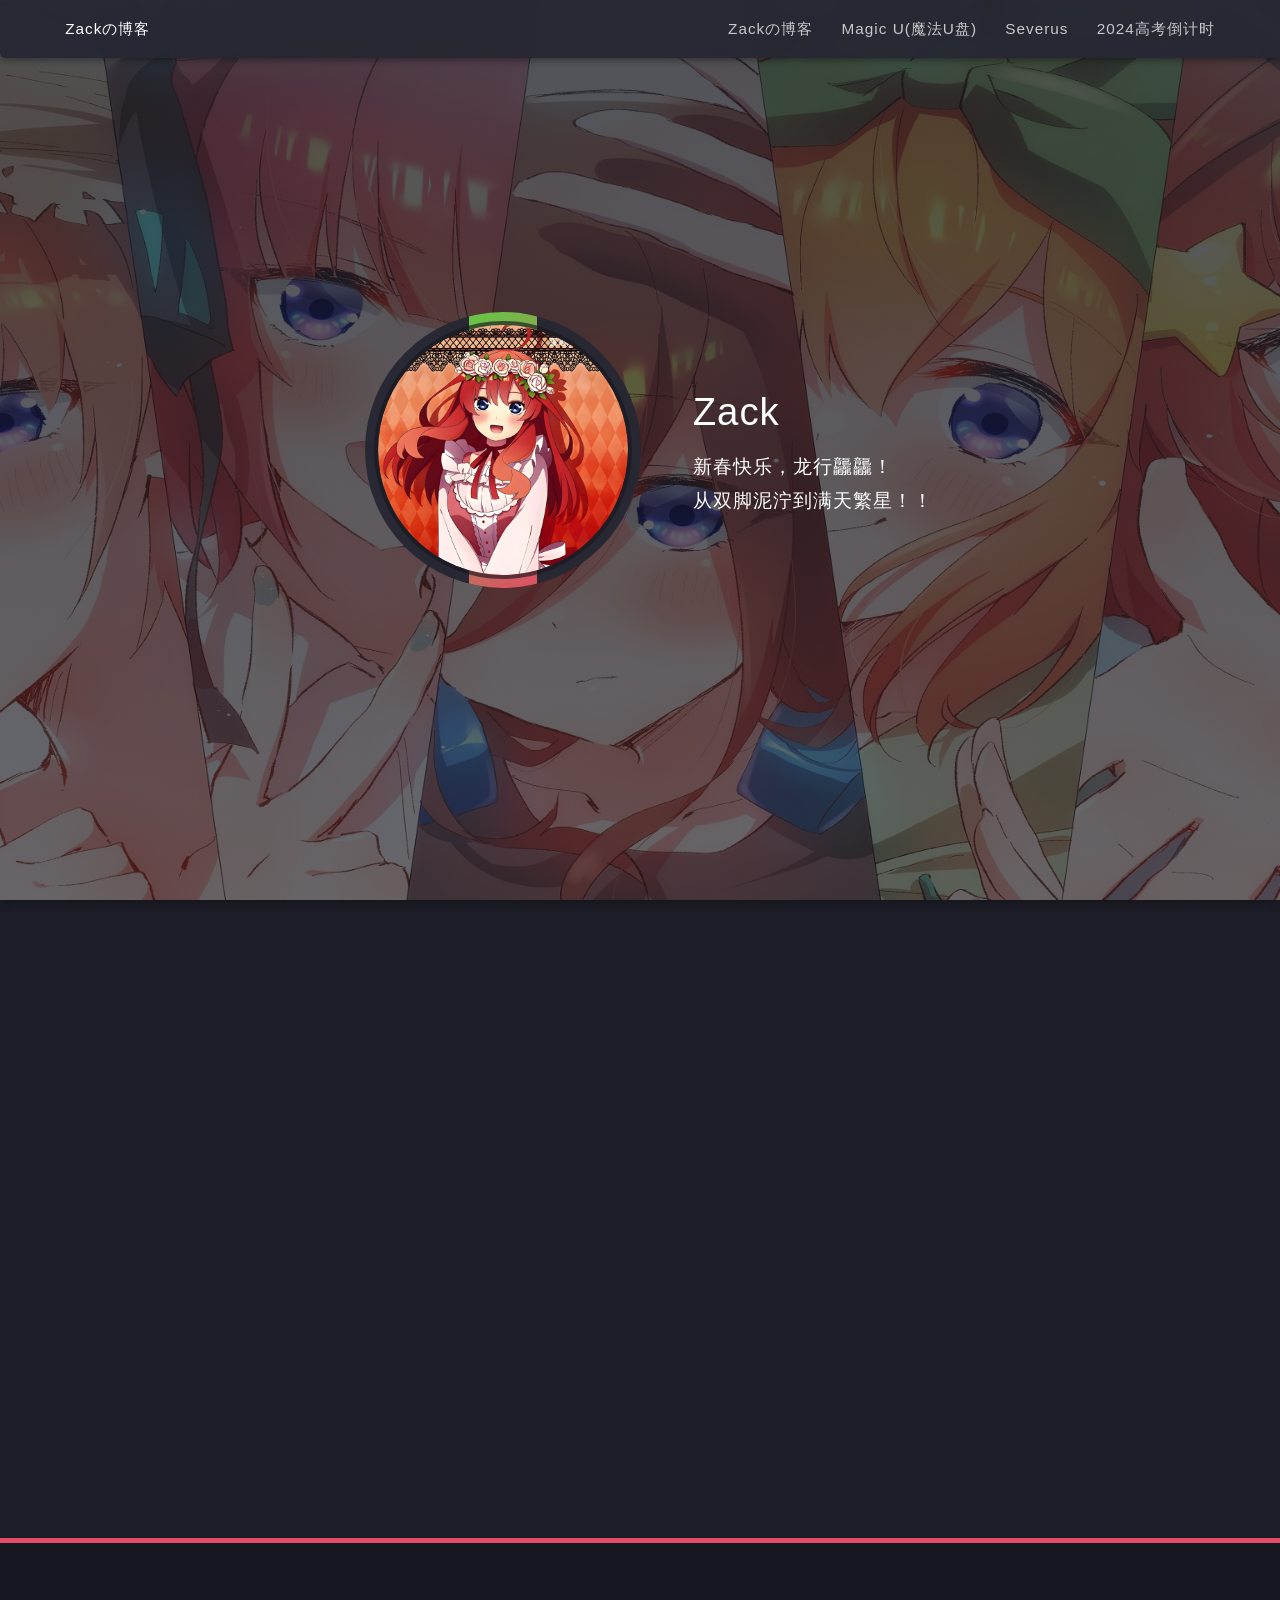
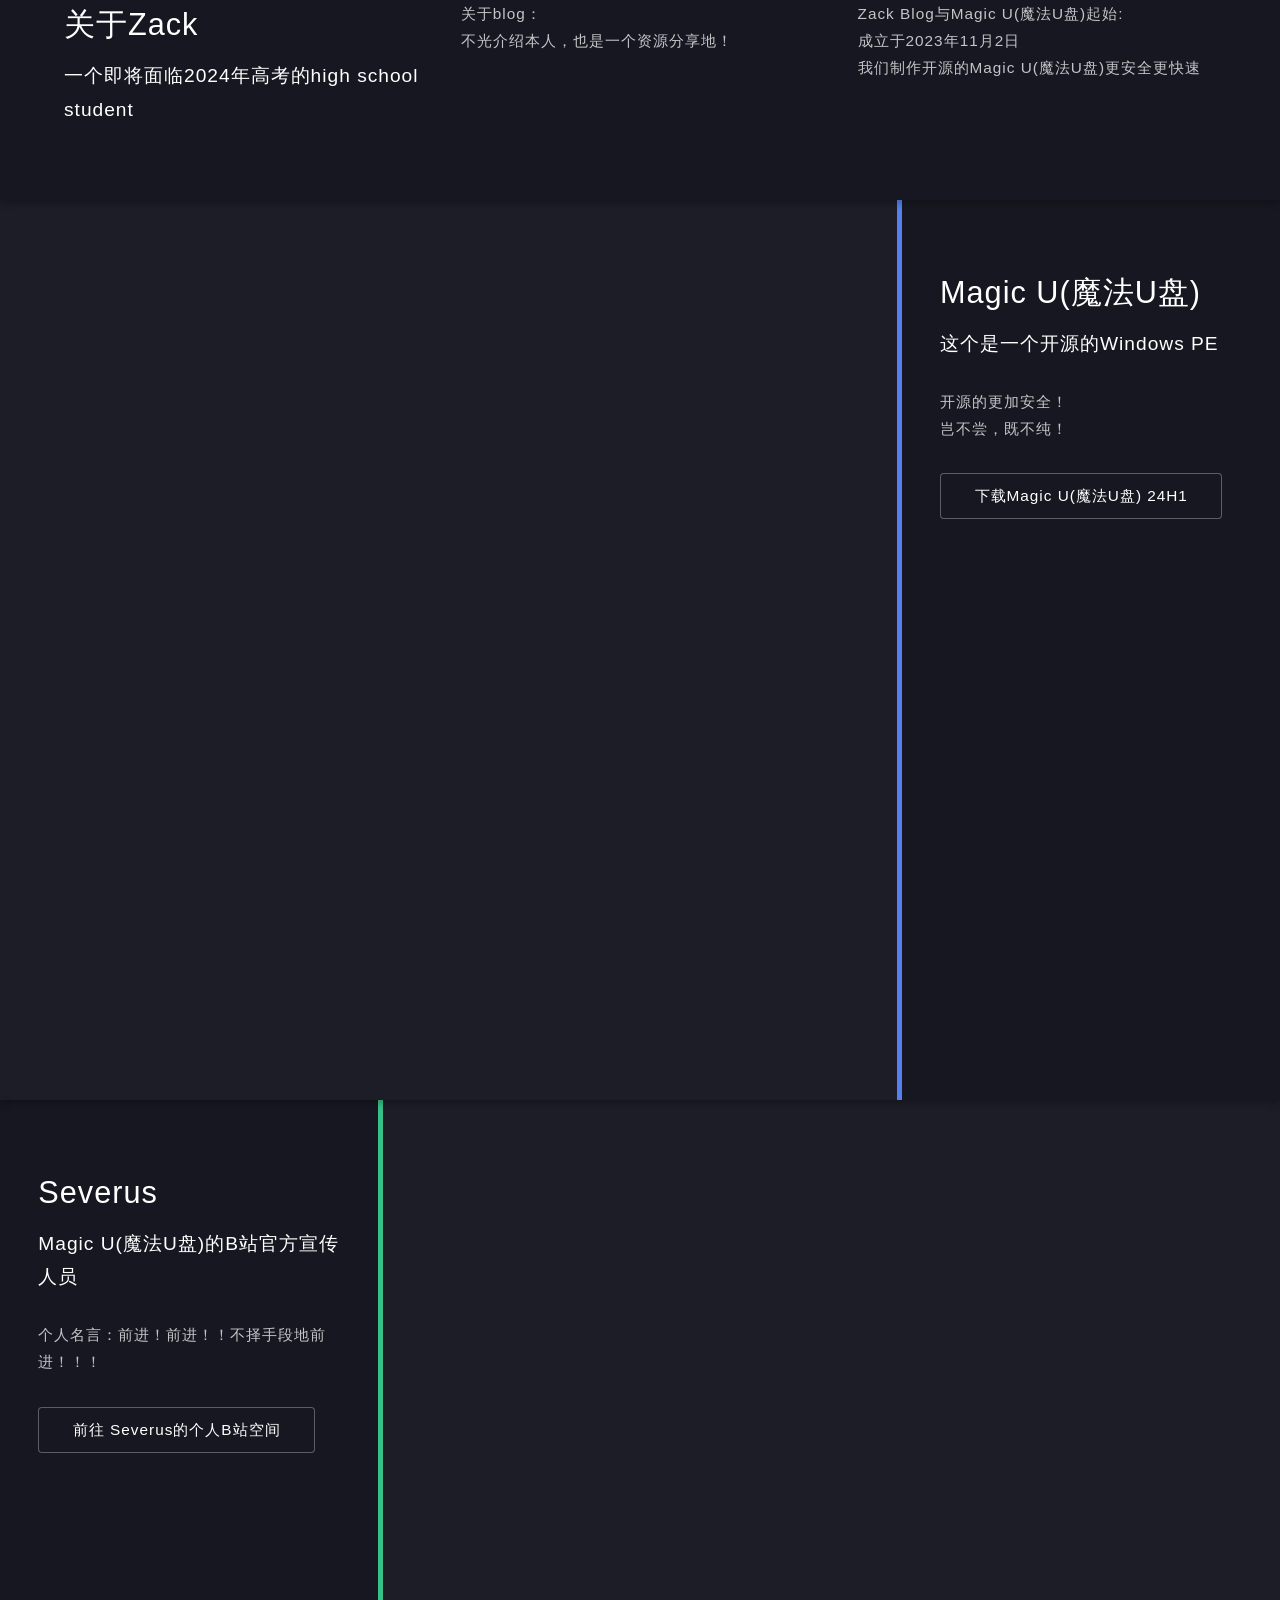
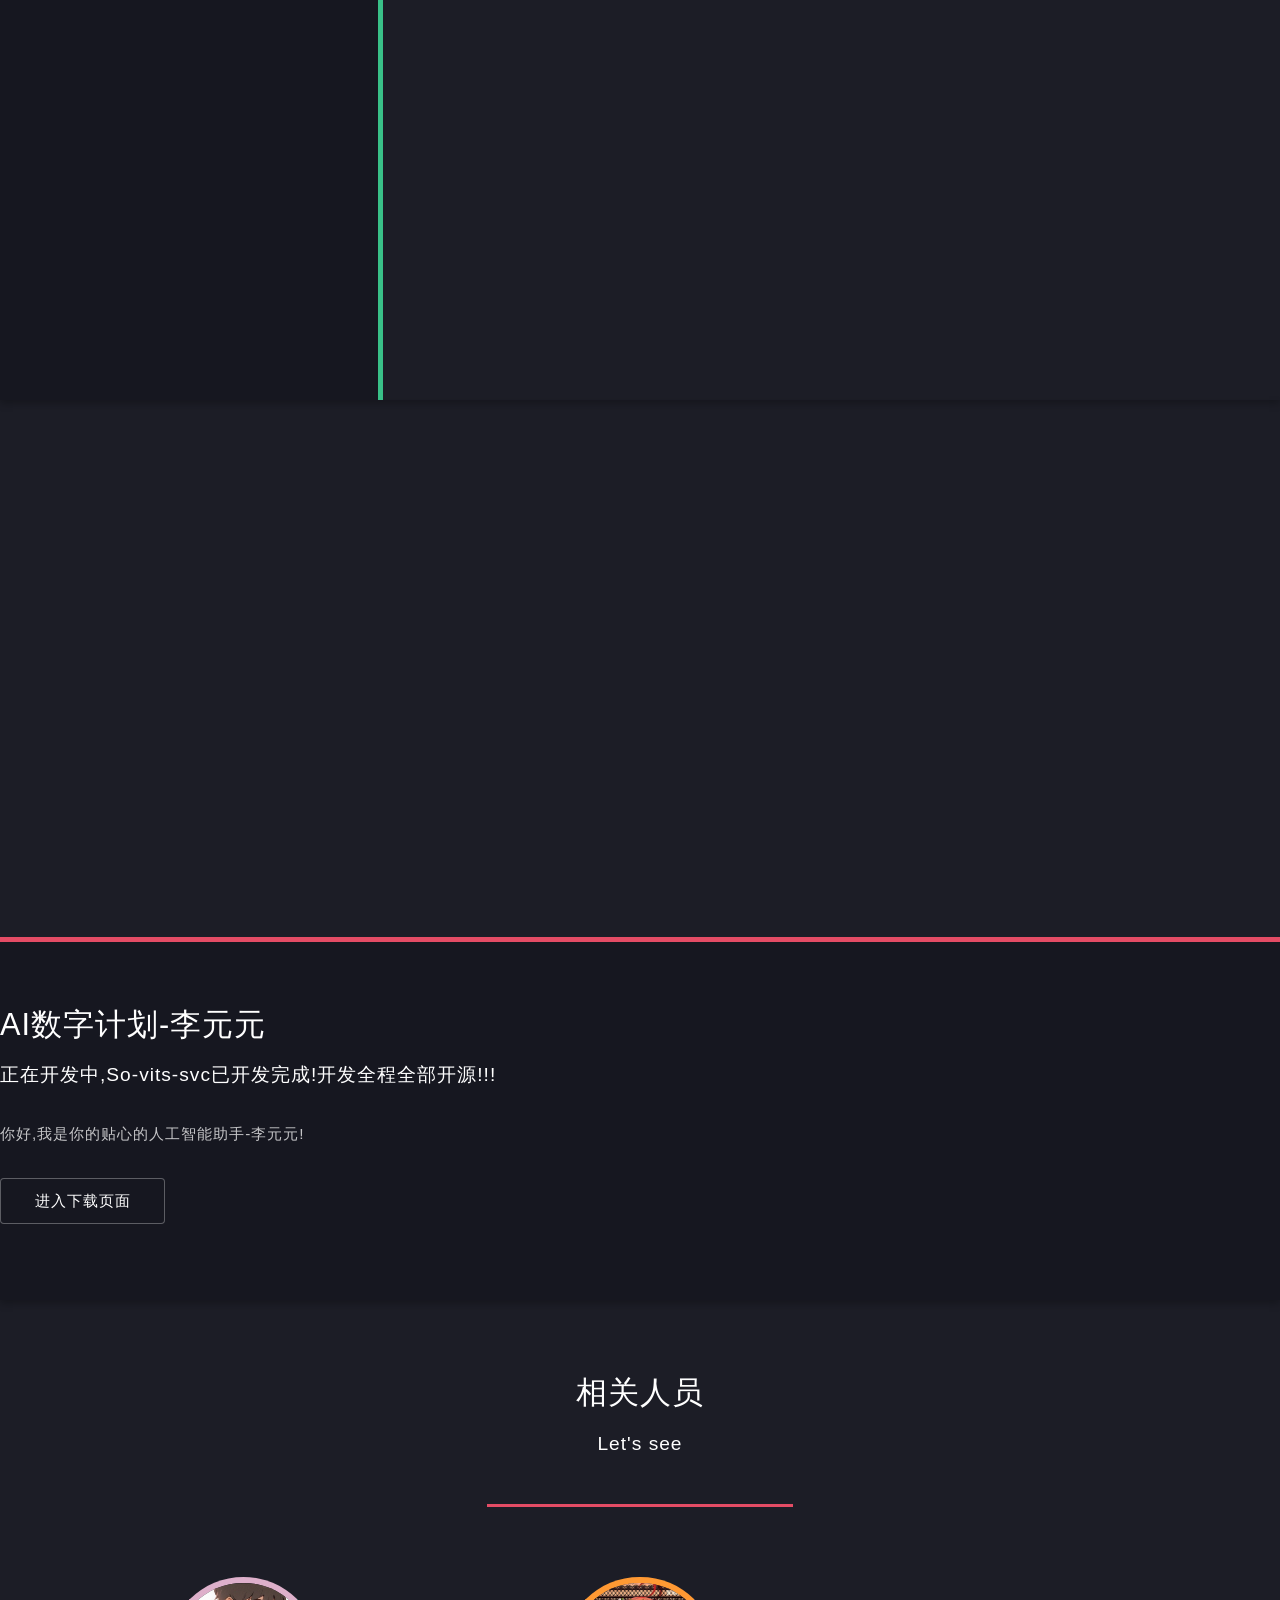
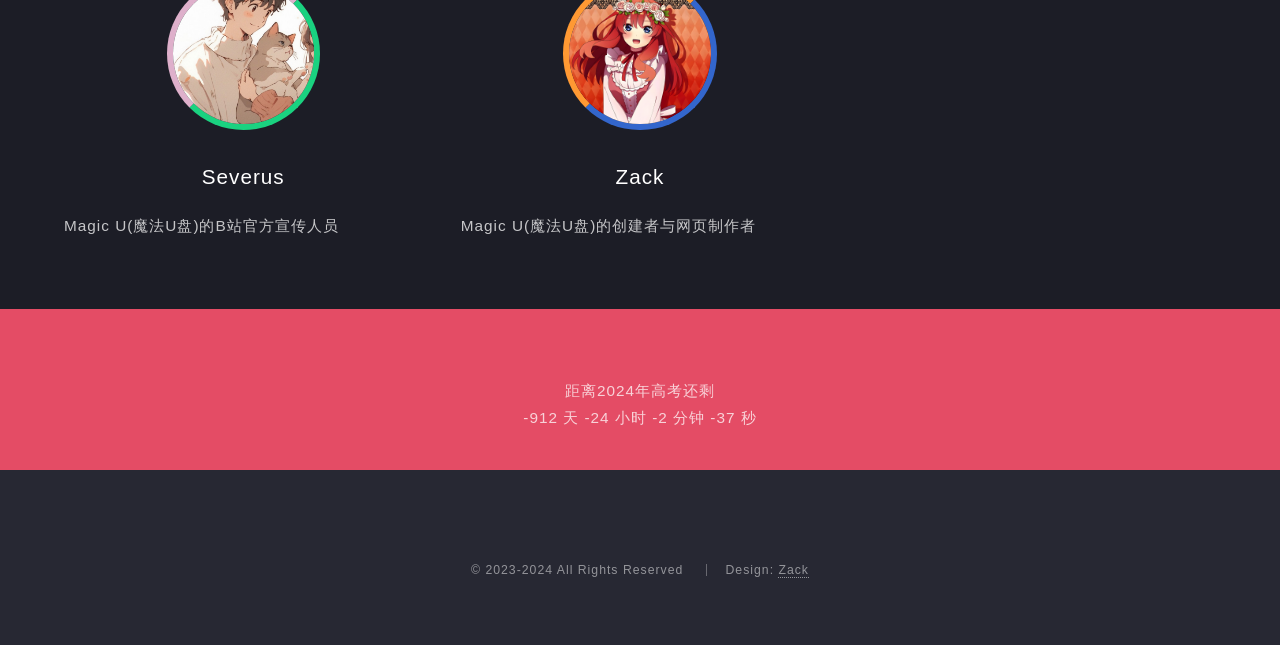
==== commit 16fc4924: "Add files via upload" ====
--- a/index.html
+++ b/index.html
@@ -1,516 +1,227 @@
-<!doctype html>
-<html class="no-js" lang="zxx">
+<!DOCTYPE html>
+<html lang="zh-cn">
+
 <head>
-    <meta charset="utf-8">
-    <meta http-equiv="x-ua-compatible" content="ie=edge">
-    <title>Hello PE</title>
-    <meta name="description" content="">
-    <meta name="viewport" content="width=device-width, initial-scale=1">
-    <link rel="shortcut icon" type="image/x-icon" href="assets/img/icon/favicon.png">
-
-    <!-- CSS here -->
-    <link rel="stylesheet" href="assets/css/bootstrap.min.css">
-    <link rel="stylesheet" href="assets/css/owl.carousel.min.css">
-    <link rel="stylesheet" href="assets/css/slicknav.css">
-    <link rel="stylesheet" href="assets/css/animate.min.css">
-    <link rel="stylesheet" href="assets/css/magnific-popup.css">
-    <link rel="stylesheet" href="assets/css/fontawesome-all.min.css">
-    <link rel="stylesheet" href="assets/css/themify-icons.css">
-    <link rel="stylesheet" href="assets/css/slick.css">
-    <link rel="stylesheet" href="assets/css/nice-select.css">
-    <link rel="stylesheet" href="assets/css/style.css">
+    <meta charset="UTF-8">
+    <meta http-equiv="X-UA-Compatible" content="IE=edge">
+    <meta name="viewport" content="width=device-width, initial-scale=1.0">
+    <title>欢迎来到Zackの博客 新春快乐，龙行龘龘</title>
+    <meta name="description" content="一个叫做Zack的high school student">
+    <meta name="keywords" content="二次元，科技性">
+    <link rel="icon" href="./image/index/favicon.ico">
+    <link rel="stylesheet" href="./css/main.css">
+
+    <!-- Scripts -->
+    <script src="./js/jquery.min.js"></script>
+    <script src="./js/jquery.scrolly.min.js"></script>
+    <script src="./js/jquery.dropotron.min.js"></script>
+    <script src="./js/jquery.scrollex.min.js"></script>
+    <script src="./js/skel.min.js"></script>
+    <script src="./js/util.js"></script>
+    <script src="./js/main.js"></script>
 </head>
-<body>
-    <header>
-        <div class="header-area header-transparent">
-            <div class="main-header header-sticky">
+
+<body class="landing">
+    <div id="page-wrapper">
+        <!-- Header -->
+        <header id="header">
+            <h1 id="logo"><a href="#">Zackの博客</a></h1>
+            <nav id="nav">
+                <ul>
+                    <li><a href="./index.html">Zackの博客</a></li>
+                    <li><a href="./MagicU.html" onclick="a('./detail.html')">Magic U(魔法U盘)</a></li>
+                    <li><a href="https://space.bilibili.com/1148611172/?spm_id_from=333.999.0.0" onclick="a('./persional.html')">Severus</a></li>
+                    <li><a href="./time.html" onclick="a('./persional.html')">2024高考倒计时</a></li>
+                </ul>
+            </nav>
+        </header>
+    </div>
+
+    <!-- 把请求到的内容加载到页面中 -->
+    <div id="center">
+
+        <!-- 首页 -->
+
+        <!-- Banner -->
+        <section id="banner">
+            <div class="content">
+                <span class="image">
+                    <div class="img-content">
+                        <img src="./image/index/touxiang.jpg" alt="Zack" />
+                    </div>
+                </span>
+                <header>
+                    <h2>Zack</h2>
+                    <p>新春快乐，龙行龘龘！
+                        <br>从双脚泥泞到满天繁星！！
+                    </p>
+                </header>
+            </div>
+            <a href="#one" class="goto-next scrolly">Next</a>
+        </section>
+
+        <!-- Music -->
+        <audio autoplay loop>
+            <source src="./music/blog.mp3" type="audio/mpeg">
+            Your browser does not support the audio tag.
+        </audio>
+
+        <!-- One -->
+        <section id="one" class="spotlight style1 bottom">
+            <span class="image fit main">
+                <img src="./image/index/2.jpg" alt="关于我们" />
+            </span>
+            <div class="content">
                 <div class="container">
                     <div class="row">
-                        <div class="col-xl-12">
-                            <div class="menu-wrapper d-flex align-items-center justify-content-between">
-                                <div class="left-content d-flex align-items-center">
-                                    <div class="logo mr-30">
-                                        <a href="index.html"><img src="assets/img/logo/logo.png" alt=""></a>
-                                    </div>
-                                    <!-- Main-menu -->
-                                    <div class="main-menu d-none d-lg-block">
-                                        <nav>
-                                            <ul id="navigation">                                     
-                                                <li><a href="index.html">首页</a></li>
-                                                <li><a href="services.html">回顾更新历程</a></li>
-                                            </ul>
-                                        </nav>
-                                    </div>
-                                </div>     
-                                <!-- Button -->
-                                <div class="buttons">
-                                    <ul>
-                                        <li class="button-header">
-                                            <a href="#" class="header-btn2 border-btn2">立即下载</a>
-                                        </li>
-                                    </ul>
-                                </div>
-                            </div>
+                        <div class="4u 12u$(medium)">
+                            <header>
+                                <h2>关于Zack</h2>
+                                <p>一个即将面临2024年高考的high school student</p>
+                            </header>
                         </div>
-                    </div>
-                    <!-- Mobile Menu -->
-                    <div class="col-12">
-                        <div class="mobile_menu d-block d-lg-none"></div>
-                    </div>
-                </div>
-            </div>
-        </div>
-    </header>
-    <main>
-        <!-- Slider Area Start-->
-        <div class="slider-area  ">
-            <div class="single-sliders slider-height   d-flex align-items-center">
-                <div class="container position-relative">
-                    <div class="row align-items-center">
-                        <div class="col-xl-5 col-lg-6 col-md-6">
-                            <div class="hero-caption">
-                                <h1>Hello PE 春节除夕版V3.2</h1>
-                                <P>Hello PE 是一款纯净，稳定，简约的PE系统。它基于Windows 11 22H2制作。支持WLAN、办公、上网、传统BIOS启动、UEFI启动、U盘启动、本地启动、Hello PE已更新至春节除夕版V3.2</P>
-                                <a href="#" class="btn hero-btn">点击转至下载库去下载最新版</a>
-                            </div>
+                        <div class="4u 12u$(medium)">
+                            <p>关于blog：
+                                <br />不光介绍本人，也是一个资源分享地！
+                            </p>
                         </div>
-                        <!-- hero shape 2-->
-                        <div class="hero-shape">
-                            <img src="assets/img/hero/hero-img.png" alt="">
+                        <div class="4u$ 12u$(medium)">
+                            <p>Zack Blog与Magic U(魔法U盘)起始:
+                                <br />成立于2023年11月2日
+                                <br />我们制作开源的Magic U(魔法U盘)更安全更快速
+                            </p>
                         </div>
                     </div>
                 </div>
-            </div> 
-        </div>
-        <!-- Slider Area End -->
-        <!-- Services Area Start -->
-        <section class="categories-area section-padding">
+            </div>
+            <a href="#two" class="goto-next scrolly">Next</a>
+        </section>
+
+        <!-- Two -->
+        <section id="two" class="spotlight style2 right">
+            <span class="image fit main">
+                <img src="./image/index/3.jpg" alt="" /></span>
+            <div class="content">
+                <header>
+                    <h2>Magic U(魔法U盘)</h2>
+                    <p>这个是一个开源的Windows PE</p>
+                </header>
+                <p>开源的更加安全！
+                    <br />岂不尝，既不纯！
+                <ul class="actions">
+                    <li><a href="https://www.123pan.com/s/AFF8Vv-ATHxh.html" class="button">下载Magic U(魔法U盘) 24H1</a></li>
+                </ul>
+            </div>
+            <a href="#three" class="goto-next scrolly">Next</a>
+        </section>
+
+        <!-- Three -->
+        <section id="three" class="spotlight style3 left">
+            <span class="image fit main bottom"><img src="./image/index/Severus.jpg" alt="" /></span>
+            <div class="content">
+                <header>
+                    <h2>Severus</h2>
+                    <p>Magic U(魔法U盘)的B站官方宣传人员</p>
+                </header>
+                <p>个人名言：前进！前进！！不择手段地前进！！！</p>
+                <ul class="actions">
+                    <li><a href="https://space.bilibili.com/1148611172/?spm_id_from=333.999.0.0" class="button">前往 Severus的个人B站空间</a></li>
+                </ul>
+            </div>
+            <a href="#four" class="goto-next scrolly">Next</a>
+        </section>
+
+        <!-- Four -->
+        <section id="four" class="spotlight style1 bottom">
+            <span class="image fit main bottom"><img src="./image/index/Li.jpg" alt="" /></span>
+            <div class="content">
+                <header>
+                    <h2>AI数字计划-李元元</h2>
+                    <p>正在开发中,So-vits-svc已开发完成!开发全程全部开源!!!</p>
+                </header>
+                <p>你好,我是你的贴心的人工智能助手-李元元!</p>
+                <ul class="actions">
+                    <li><a href="https://www.123pan.com/s/AFF8Vv-HTHxh.html" class="button">进入下载页面</a></li>
+                </ul>
+            </div>
+            <a href="#four" class="goto-next scrolly">Next</a>
+        </section>
+
+        <!-- Five -->
+        <section id="five" class="wrapper style1 special fade-up">
             <div class="container">
-                <div class="row justify-content-center">
-                    <div class="col-xl-6 col-lg-6 col-md-10">
-                        <!-- Section Tittle -->
-                        <div class="section-tittle text-center mb-35">
-                            <span></span>
-                            <h2>了解一下Hello PE</h2>
-                        </div> 
+                <header class="major">
+                    <h2>相关人员</h2>
+                    <p>Let's see</p>
+                </header>
+                <div class="box alt">
+                    <div class="row uniform">
+                        <section class="4u 6u(medium) 12u$(xsmall)">
+                            <div class="fa_icon">
+                                <span class="icon alt major spinner_01">
+                                    <img src="./image/index/ma.jpg" alt="" />
+                                    <div class="hobby_img_info">
+                                        <h1>无人机</h1>
+                                        <h2>Run& Cycling</h2>
+                                    </div>
+                                </span>
+                            </div>
+                            <h3 style="text-align: center;">Severus</h3>
+                            <p>Magic U(魔法U盘)的B站官方宣传人员</p>
+                        </section>
+                        <section class="4u 6u$(medium) 12u$(xsmall)">
+                            <div class="fa_icon">
+                                <span class="icon alt major spinner_02">
+                                    <img src="./image/index/acg.jpg" alt="" />
+                                    <div class="hobby_img_info">
+                                        <h1>Windows</h1>
+                                        <h2>人工智能</h2>
+                                    </div>
+                                </span>
+                            </div>
+                            <h3 style="text-align: center;">Zack</h3>
+                            <p>Magic U(魔法U盘)的创建者与网页制作者</p>
+                        </section>
                     </div>
                 </div>
-                <div class="row">
-                    <div class="col-lg-4 col-md-6 col-sm-6">
-                        <div class="single-cat text-center mb-50">
-                            <div class="cat-icon">
-                                <img src="assets/img/icon/services1.svg" alt="">
-                            </div>
-                            <div class="cat-cap">
-                                <h5><a href="services.html">解决问题</a></h5>
-                                <p>当您的电脑出现问题时Hello PE内置大量修复工具，全力挽救您的电脑</p>
-                            </div>
-                        </div>
-                    </div>
-                    <div class="col-lg-4 col-md-6 col-sm-6">
-                        <div class="single-cat text-center mb-50">
-                            <div class="cat-icon">
-                                <img src="assets/img/icon/services2.svg" alt="">
-                            </div>
-                            <div class="cat-cap">
-                                <h5><a href="services.html">应急办公</a></h5>
-                                <p>Hello PE 内置了Office2007一键安装、迅雷一键安装。以便节省占用</p>
-                            </div>
-                        </div>
-                    </div>
-                    <div class="col-lg-4 col-md-6 col-sm-6">
-                        <div class="single-cat text-center mb-50">
-                            <div class="cat-icon">
-                                <img src="assets/img/icon/services3.svg" alt="">
-                            </div>
-                            <div class="cat-cap">
-                                <h5><a href="services.html">纯净安全</a></h5>
-                                <p>Hello PE 使用Windows 安装器、Ghost还原。绝对不会出现静默捆绑，篡改主页，植入木马或病毒。</p>
-                            </div>
-                        </div>
-                    </div>
-                </div>
-            </div>
-        </section>
-        <!-- Services Area End -->
-        <!-- About Area  -->
-        <section class="about-area2 section-padding gray-bg ">
-            <div class="container">
-                <div class="row align-items-center justify-content-between">
-                    <div class="col-xl-5 col-lg-5 col-md-10">
-                        <!-- about-img -->
-                        <div class="about-img">
-                            <img src="assets/img/gallery/about1.jpg" alt="">
-                        </div>
-                        <div class="ratting-point">
-                            <div class="features-ratting">
-                                <img src="assets/img/icon/notification.svg" alt="">
-                            </div>
-                            <div class="features-caption">
-                                <h3>一个不错的PE</h3>
-                                <p>继续了解近期更新历程</p>
-                            </div>
-                        </div>
-                    </div>
-                    <div class="col-xl-5 col-lg-6 col-md-10">
-                        <div class="about-caption mb-50">
-                            <!-- Section Tittle -->
-                            <div class="section-tittle mb-50">
-                                <h2>Hello PE<br> 近期更新历程</h2>
-                            </div>
-                            <div class="single-offers mb-20">
-                                <div class="offers-cap">
-                                    <img src="assets/img/icon/notification1.svg" alt="">
-                                    <h3><a href="#">春节除夕版V3.2</a></h3>
-                                    <p>V3.2 更换了壁纸。修复了在3.1版中的Bug。并添加了Office 2007一键安装，迅雷一键安装。</p>
-                                </div>
-                            </div>
-                            <div class="single-offers">
-                                <div class="offers-cap">
-                                    <img src="assets/img/icon/notification1.svg" alt="">
-                                    <h3><a href="#">春节除夕版V3.1</a></h3>
-                                    <p>V3.1 更换了V3.0中《你的名字。》壁纸。此版本的版本名称由2023版正式改为春节除夕版。修复了任务栏和资源管理器。</p>
-                                </div>
-                            </div>
-                            <a href="about.html" class="btn mt-20">回顾以前的PE更新</a>
-                        </div>
-                    </div>
-                </div>
-            </div>
-        </section>
-        <!-- About Area End -->
-        <!--Services Area 2 -->
-        <section class="services-area2 section-padding2">
-            <div class="container">
-                <div class="row align-items-center justify-content-between">
-                    <div class="col-xl-5 col-lg-5 col-md-6 col-sm-11">
-                        <!-- Section Tittle -->
-                        <div class="section-tittle section-tittle2 mb-55">
-                            <span></span>
-                            <h2>常见问题</h2>
-                        </div>
-                    </div>
-                    <div class="col-xl-5 col-lg-5 col-md-6 col-sm-11">
-                        <!-- Section Tittle -->
-                        <div class="section-tittle section-tittle2 mb-55">
-                            <p>选择一个你出现问题的模块</p>
-                        </div>
-                    </div>
-                </div>
-                <div class="row">
-                    <div class="col-lg-3 col-md-4 col-sm-6">
-                        <div class="single-cat mb-30 text-center">
-                            <div class="cat-icon">
-                                <img src="assets/img/icon/stack1.svg" alt="">
-                            </div>
-                            <div class="cat-cap">
-                                <h5><a href="#">安全性</a></h5>
-                            </div>
-                        </div>
-                    </div>
-                    <div class="col-lg-3 col-md-4 col-sm-6">
-                        <div class="single-cat mb-30 text-center">
-                            <div class="cat-icon">
-                                <img src="assets/img/icon/stack2.svg" alt="">
-                            </div>
-                            <div class="cat-cap">
-                                <h5><a href="#">稳定性</a></h5>
-                            </div>
-                        </div>
-                    </div>
-                    <div class="col-lg-3 col-md-4 col-sm-6">
-                        <div class="single-cat mb-30 text-center">
-                            <div class="cat-icon">
-                                <img src="assets/img/icon/stack3.svg" alt="">
-                            </div>
-                            <div class="cat-cap">
-                                <h5><a href="#">插件，二次制作</a></h5>
-                            </div>
-                        </div>
-                    </div>
-                    <div class="col-lg-3 col-md-4 col-sm-6">
-                        <div class="single-cat mb-30 text-center">
-                            <div class="cat-icon">
-                                <img src="assets/img/icon/stack4.svg" alt="">
-                            </div>
-                            <div class="cat-cap">
-                                <h5><a href="#">系统更新</a></h5>
-                            </div>
-                        </div>
-                    </div>
-                </div>
-                <div class="row justify-content-center">
-                    <div class="col-xl-12">
-                        <div class="section-tittle section-tittle3 text-center pt-35">
-                        </div>
-                    </div>
-                </div>
-            </div>
-        </section>
-        <!--Services Area 2 -->
-        <!-- Count Down Start -->
-        <div class="count-down-area section-padding border-bottom">
-            <div class="container">
-                <div class="row justify-content-center">
-                    <div class="col-xl-8 col-lg-9  col-md-12">
-                        <!-- Section Tittle -->
-                        <div class="section-tittle text-center mb-60">
-                            <h2>为了打造一个好的PE 我们组建了一个小型Team </h2>
-                            <p class="mb-55">我们开发Team基本上有一定电脑经验。所以请放心使用我们的Hello PE。</p>
-                            <a href="#" class="border-btn">立即下载</a>
-                        </div>
-                    </div>
-                </div>
-                <div class="row justify-content-center ">
-                    <div class="col-lg-12 col-md-12">
-                        <div class="count-down-wrapper">
-                            <div class="row justify-content-between">
-                                <div class="col-xl-3 col-lg-4 col-md-6 col-sm-6">
-                                    <!-- Counter Up -->
-                                    <div class="single mb-30">
-                                        <div class="single-counter text-center">
-                                            <span class="counter ">2500</span>
-                                            <p class="">+</p>
-                                        </div>
-                                        <div class="pera-count  text-center">
-                                            <p>我们Team所有人的电脑经验达到</p>
-                                        </div>
-                                    </div>
-                                </div>
-                                <div class="col-xl-3 col-lg-4 col-md-6 col-sm-6">
-                                    <div class="single mb-30">
-                                        <!-- Counter Up -->
-                                        <div class="single-counter text-center">
-                                            <span class="counter ">350</span>
-                                            <p class="">+</p>
-                                        </div>
-                                        <div class="pera-count text-center">
-                                            <p>我们Team开发的不只是PE系统，还有一些微小软件可达</p>
-                                        </div>
-                                    </div>
-                                </div>
-                                <div class="col-xl-3 col-lg-4 col-md-6 col-sm-6">
-                                    <div class="single mb-30">
-                                        <!-- Counter Up -->
-                                        <div class="single-counter text-center">
-                                            <span class="counter ">20</span>
-                                            <p class="">+</p>
-                                        </div>
-                                        <div class="pera-count text-center">
-                                            <p>我们Team人数截至目前已经达到</p>
-                                        </div>
-                                    </div>
-                                </div>
-                            </div>
-                        </div>
-                    </div>
-                </div>
-            </div>
-        </div>
-        <!-- Count Down End -->
-        <!-- Great Stuffs -->
-        <div class="great-stuffs section-padding">
-            <div class="container">
-                <div class="row">
-                    <div class="col-lg-12">
-                        <!-- Section Tittle -->
-                        <div class="section-tittle text-center mb-55">
-                            <h2>当然，不光我们开发纯净安全的PE 也有他人</h2>
-                        </div>
-                    </div>
-                </div>
-                <div class="row">
-                    <div class="col-lg-4 col-md-4 col-sm-6">
-                        <div class="single-location mb-30">
-                            <div class="location-img">
-                                <img src="assets/img/gallery/stuffs1.jpg" alt="">
-                                <div class="location-details text-center">
-                                    <span class="location-btn"></span>
-                                    <h4>inspire</h4>
-                                    <p>design studio</p>
-                                    <img src="assets/img/icon/icon1.svg" alt="">
-                                </div>
-                            </div>
-                            <h3><a href="https://www.wepe.com.cn/">微PE</a></h3>
-                        </div>
-                    </div>
-                    <div class="col-lg-4 col-md-4 col-sm-6">
-                        <div class="single-location mb-30">
-                            <div class="location-img">
-                                <img src="assets/img/gallery/stuffs2.jpg" alt="">
-                                <div class="location-details text-center">
-                                    <span class="location-btn"></span>
-                                    <h4>inspire</h4>
-                                    <p>design studio</p>
-                                    <img src="assets/img/icon/icon1.svg" alt="">
-                                </div>
-                            </div>
-                            <h3><a href="https://glasspe.top/">Glass PE  由  爱玩电脑的命令提示符开发</a></h3>
-                        </div>
-                    </div>
-                    <div class="col-lg-4 col-md-4 col-sm-6">
-                        <div class="single-location mb-30">
-                            <div class="location-img">
-                                <img src="assets/img/gallery/stuffs3.jpg" alt="">
-                                <div class="location-details text-center">
-                                    <span class="location-btn"></span>
-                                    <h4>inspire</h4>
-                                    <p>design studio</p>
-                                    <img src="assets/img/icon/icon1.svg" alt="">
-                                </div>
-                            </div>
-                            <h3><a href="https://www.znpe.top/">ZnPE  由  JERRY-SYSTEM开发</a></h3>
-                        </div>
-                    </div>
-                </div>
-            </div>
-        </div>
-        <!-- Great Stuffs End -->
-        <!-- More about info -->
-        <section class="collection section-img-bg2  section-over1" data-background="assets/img/gallery/section_bg01.jpg">
-            <div class="container">
-                <div class="row justify-content-center">
-                    <div class="col-xl-7 col-lg-9">
-                        <div class="single-question text-center">
-                            <!-- Video icon -->
-                            <div class="video-icon mb-40">
-                                <a class="popup-video btn-icon" href="https://www.youtube.com/watch?v=up68UAfH0d0" data-animation="bounceIn" data-delay=".4s"><i class="fas fa-play"></i></a>
-                            </div>
-                            <h2 class="wow fadeInUp" data-wow-duration="1s" data-wow-delay=".1s">不会把PE安装到本地？不会手动写入U盘？看此视频，小白也会变大师</h2>
-                            <a href="about.html" class="white-btn wow fadeInUp" data-wow-duration="2s" data-wow-delay=".4s">点击播放</a>
-                        </div>
-                    </div>
-                </div>
-            </div>
-        </section>
-        <!-- about info End -->
-    </main>
-    <footer>
-        <div class="footer-wrapper">
-            <div class="footer-area footer-padding">
-                <div class="container">
-                    <div class="row justify-content-between">
-                        <div class="col-xl-4 col-lg-3 col-md-6 col-sm-8">
-                            <div class="single-footer-caption mb-50">
-                                <div class="single-footer-caption mb-30">
-                                    <!-- logo -->
-                                    <div class="footer-logo mb-35">
-                                        <a href="index.html"><img src="assets/img/logo/logo2_footer.png" alt=""></a>
-                                    </div>
-                                    <div class="footer-tittle">
-                                        <div class="footer-pera">
-                                            <p></p>
-                                        </div>
-                                    </div>
-                                    <ul class="mb-20">
-                                        <li class="number"><a href="#"></a></li>
-                                        <li class="number2"><a href="#"></a></li>
-                                    </ul>
-                                </div>
-                            </div>
-                        </div>
-                        <div class="col-xl-2 col-lg-2 col-md-4 col-sm-6">
-                            <div class="single-footer-caption mb-50">
-                                <div class="footer-tittle">
-                                    <h4>导航</h4>
-                                    <ul>
-                                        <li><a href="index.html">首页</a></li>
-                                        <li><a href="services.html">回顾更新历程</a></li>
-                                    </ul>
-                                </div>
-                            </div>
-                        </div>
-                        <div class="col-xl-2 col-lg-2 col-md-4 col-sm-6">
-                            <div class="single-footer-caption mb-50">
-                                <div class="footer-tittle">
-                                    <h4></h4>
-                                    <ul>
-                                        <li><a href="#"></a></li>
-                                        <li><a href="#"></a></li>
-                                        <li><a href="#"></a></li>
-                                        <li><a href="#"></a></li>
-                                    </ul>
-                                </div>
-                            </div>
-                        </div>
-                        <div class="col-xl-4 col-lg-4 col-md-6 col-sm-8">
-                            <div class="single-footer-caption mb-50">
-                                <div class="footer-tittle mb-10">
-                                    <h4></h4>
-                                    <p></p>
-                                </div>
-                                <!-- Form -->
-                                <div class="footer-form mb-20">
-                                    <div id="mc_embed_signup">
-                                        <form target="_blank" action="https://spondonit.us12.list-manage.com/subscribe/post?u=1462626880ade1ac87bd9c93a&amp;id=92a4423d01"
-                                        method="get" class="subscribe_form relative mail_part">
-                                        <div class="form-icon">
-                                            <button type="submit" name="submit" id="newsletter-submit"
-                                            class="email_icon newsletter-submit button-contactForm">
-                                            <i class="fas fa-arrow-right"></i>
-                                        </button>
-                                    </div>
-                                    <div class="mt-10 info"></div>
-                                </form>
-                            </div>
-                        </div>
-                        <!-- social -->
-                        <div class="footer-social"> 
-                        </div>
-                    </div>
-                </div>
-            </div>
-        </div>
+            </div>
+        </section>
+
+        <!-- Six -->
+        <section id="six" class="wrapper style2 special fade">
+            <div id="countdown-label">距离2024年高考还剩</div>
+            <div id="countdown"></div>
+        
+            <script>
+                const targetDate = new Date("2024-06-07T00:00:00Z").getTime();
+        
+                function updateCountdown() {
+                    const currentDate = new Date().getTime();
+                    const timeLeft = targetDate - currentDate;
+        
+                    const days = Math.floor(timeLeft / (1000 * 60 * 60 * 24));
+                    const hours = Math.floor((timeLeft % (1000 * 60 * 60 * 24)) / (1000 * 60 * 60));
+                    const minutes = Math.floor((timeLeft % (1000 * 60 * 60)) / (1000 * 60));
+                    const seconds = Math.floor((timeLeft % (1000 * 60)) / 1000);
+        
+                    document.getElementById("countdown").innerHTML = `${days} 天 ${hours} 小时 ${minutes} 分钟 ${seconds} 秒`;
+                }
+        
+                setInterval(updateCountdown, 1000);
+                updateCountdown();
+            </script>
+        </section>
+
+        <!-- Footer -->
+        <footer id="footer">
+            <ul class="copyright">
+                <li>&copy; 2023-2024 All Rights Reserved</li>
+                <li>Design: <a>Zack</a></li>
+            </ul>
+        </footer>
     </div>
-    <!-- footer-bottom area -->
-    <div class="footer-bottom-area">
-        <div class="container">
-            <div class="footer-border">
-                <div class="row">
-                    <div class="col-xl-12 ">
-                        <div class="footer-copy-right text-center">
-                            <p>Copyright &copy;<script>document.write(new Date().getFullYear());</script> All rights reserved | This template is made with <i class="fa fa- color-danger" aria-hidden="true"></i> by <a href="" target="_blank" rel="nofollow noopener">敢想敢搏</a></p>
-                        </div>
-                    </div>
-                </div>
-            </div>
-        </div>
-    </div>
-</div>
-</footer>
-<!-- Scroll Up -->
-<div id="back-top" >
-    <a title="Go to Top" href="#"> <i class="fas fa-level-up-alt"></i></a>
-</div>
-
-<!-- JS here -->
-<!-- Jquery, Popper, Bootstrap -->
-<script src="./assets/js/vendor/modernizr-3.5.0.min.js"></script>
-<script src="./assets/js/vendor/jquery-1.12.4.min.js"></script>
-<script src="./assets/js/popper.min.js"></script>
-<script src="./assets/js/bootstrap.min.js"></script>
-
-<!-- Slick , Owl-Carousel , Mobile Menu-->
-<script src="./assets/js/owl.carousel.min.js"></script>
-<script src="./assets/js/slick.min.js"></script>
-<script src="./assets/js/jquery.slicknav.min.js"></script>
-
-<!-- wow, popup, Nice-select, counter-up  -->
-<script src="./assets/js/wow.min.js"></script>
-<script src="./assets/js/jquery.magnific-popup.js"></script>
-<script src="./assets/js/jquery.nice-select.min.js"></script>
-<script src="./assets/js/counterup.min.js"></script>
-<script src="./assets/js/waypoints.min.js"></script>
-
-<!-- contact js -->
-<script src="./assets/js/contact.js"></script>
-<script src="./assets/js/jquery.form.js"></script>
-<script src="./assets/js/jquery.validate.min.js"></script>
-<script src="./assets/js/mail-script.js"></script>
-<script src="./assets/js/jquery.ajaxchimp.min.js"></script>
-
-<!-- Jquery Plugins, main Jquery -->	
-<script src="./assets/js/plugins.js"></script>
-<script src="./assets/js/main.js"></script>
+
+
 </body>
-</html>+
+</html>
--- a/css/main.css
+++ b/css/main.css
@@ -0,0 +1,4429 @@
+/*
+	Landed by HTML5 UP
+	html5up.net | @n33co
+	Free for personal and commercial use under the CCA 3.0 license (html5up.net/license)
+*/
+
+::selection {
+    background: #169ADA;
+    text-shadow: none;
+    color: #fff;
+}
+
+::-webkit-scrollbar {
+    width: 10px;
+    height: 8px;
+}
+
+::-webkit-scrollbar-button {
+    display: none
+}
+
+::-webkit-scrollbar-track {
+    background-color: black
+}
+
+::-webkit-scrollbar-track-piece {
+    background: #ddd
+}
+
+::-webkit-scrollbar-thumb {
+    background-color: #e44c65;
+}
+
+::-webkit-scrollbar-thumb:hover {
+    background-color: #3B3B3B
+}
+
+::-webkit-scrollbar-corner {
+    background-color: #535353
+}
+
+::-webkit-scrollbar-resizer {
+    background-color: #FF6E00
+}
+
+@font-face {
+    font-family: MyFont;
+    src: url("/assets/fonts/font.otf");
+}
+
+body,
+input,
+select,
+textarea {
+    /*font-family: 'MyFont', 'Open Sans', 'Microsoft YaHei', sans-serif!important;*/
+    font-family: '微软雅黑', 'Open Sans', 'Microsoft YaHei', sans-serif !important;
+    letter-spacing: 1px;
+}
+
+.headertop {
+    width: 100%;
+    display: table;
+    min-height: 300px;
+    padding: 2em 0 4em 0;
+    height: 10vh;
+    background: url(./image/index/2.jpg) bottom center;
+    background-size: cover;
+    background-attachment: fixed;
+    box-shadow: 0 0 15px #e44c65;
+}
+
+@media screen and (min-width: 1681px) {
+    .plive {
+        height: 800px;
+    }
+}
+
+@media screen and (max-width: 1680px) {
+    .plive {
+        height: 800px;
+    }
+}
+
+@media screen and (max-width: 1280px) {
+    .plive {
+        height: 730px;
+    }
+}
+
+@media screen and (max-width: 980px) {
+    .plive {
+        height: 580px;
+    }
+}
+
+@media screen and (max-width: 736px) {
+    .plive {
+        height: 450px;
+    }
+}
+
+@media screen and (max-width: 480px) {
+    .plive {
+        height: 320px;
+    }
+}
+
+/* Reset */
+
+html,
+body,
+div,
+span,
+applet,
+object,
+iframe,
+h1,
+h2,
+h3,
+h4,
+h5,
+h6,
+p,
+blockquote,
+pre,
+a,
+abbr,
+acronym,
+address,
+big,
+cite,
+code,
+del,
+dfn,
+em,
+img,
+ins,
+kbd,
+q,
+s,
+samp,
+small,
+strike,
+strong,
+sub,
+sup,
+tt,
+var,
+b,
+u,
+i,
+center,
+dl,
+dt,
+dd,
+ol,
+ul,
+li,
+fieldset,
+form,
+label,
+legend,
+table,
+caption,
+tbody,
+tfoot,
+thead,
+tr,
+th,
+td,
+article,
+aside,
+canvas,
+details,
+embed,
+figure,
+figcaption,
+footer,
+header,
+hgroup,
+menu,
+nav,
+output,
+ruby,
+section,
+summary,
+time,
+mark,
+audio,
+video {
+    margin: 0;
+    padding: 0;
+    border: 0;
+    font-size: 100%;
+    font: inherit;
+    vertical-align: baseline;
+}
+
+article,
+aside,
+details,
+figcaption,
+figure,
+footer,
+header,
+hgroup,
+menu,
+nav,
+section {
+    display: block;
+}
+
+body {
+    line-height: 1;
+}
+
+ol,
+ul {
+    list-style: none;
+}
+
+blockquote,
+q {
+    quotes: none;
+}
+
+blockquote:before,
+blockquote:after,
+q:before,
+q:after {
+    content: '';
+    content: none;
+}
+
+table {
+    border-collapse: collapse;
+    border-spacing: 0;
+}
+
+body {
+    -webkit-text-size-adjust: none;
+}
+
+/* Box Model */
+
+*,
+*:before,
+*:after {
+    -moz-box-sizing: border-box;
+    -webkit-box-sizing: border-box;
+    box-sizing: border-box;
+}
+
+/* Containers */
+
+.container {
+    margin-left: auto;
+    margin-right: auto;
+}
+
+.container.\31 25\25 {
+    width: 100%;
+    max-width: 87.5em;
+    min-width: 70em;
+}
+
+.container.\37 5\25 {
+    width: 52.5em;
+}
+
+.container.\35 0\25 {
+    width: 35em;
+}
+
+.container.\32 5\25 {
+    width: 17.5em;
+}
+
+.container {
+    width: 70em;
+}
+
+@media screen and (max-width: 1680px) {
+
+    .container.\31 25\25 {
+        width: 100%;
+        max-width: 87.5em;
+        min-width: 70em;
+    }
+
+    .container.\37 5\25 {
+        width: 52.5em;
+    }
+
+    .container.\35 0\25 {
+        width: 35em;
+    }
+
+    .container.\32 5\25 {
+        width: 17.5em;
+    }
+
+    .container {
+        width: 70em;
+    }
+
+}
+
+@media screen and (max-width: 1280px) {
+
+    .container.\31 25\25 {
+        width: 100%;
+        max-width: 112.5%;
+        min-width: 90%;
+    }
+
+    .container.\37 5\25 {
+        width: 67.5%;
+    }
+
+    .container.\35 0\25 {
+        width: 45%;
+    }
+
+    .container.\32 5\25 {
+        width: 22.5%;
+    }
+
+    .container {
+        width: 90%;
+    }
+
+}
+
+@media screen and (max-width: 980px) {
+
+    .container.\31 25\25 {
+        width: 100%;
+        max-width: 125%;
+        min-width: 100%;
+    }
+
+    .container.\37 5\25 {
+        width: 75%;
+    }
+
+    .container.\35 0\25 {
+        width: 50%;
+    }
+
+    .container.\32 5\25 {
+        width: 25%;
+    }
+
+    .container {
+        width: 100% !important;
+    }
+
+}
+
+@media screen and (max-width: 736px) {
+
+    .container.\31 25\25 {
+        width: 100%;
+        max-width: 125%;
+        min-width: 100%;
+    }
+
+    .container.\37 5\25 {
+        width: 75%;
+    }
+
+    .container.\35 0\25 {
+        width: 50%;
+    }
+
+    .container.\32 5\25 {
+        width: 25%;
+    }
+
+    .container {
+        width: 100% !important;
+    }
+
+}
+
+@media screen and (max-width: 480px) {
+
+    .container.\31 25\25 {
+        width: 100%;
+        max-width: 125%;
+        min-width: 100%;
+    }
+
+    .container.\37 5\25 {
+        width: 75%;
+    }
+
+    .container.\35 0\25 {
+        width: 50%;
+    }
+
+    .container.\32 5\25 {
+        width: 25%;
+    }
+
+    .container {
+        width: 100% !important;
+    }
+
+}
+
+/* Grid */
+
+.row {
+    border-bottom: solid 1px transparent;
+    -moz-box-sizing: border-box;
+    -webkit-box-sizing: border-box;
+    box-sizing: border-box;
+}
+
+.row>* {
+    float: left;
+    -moz-box-sizing: border-box;
+    -webkit-box-sizing: border-box;
+    box-sizing: border-box;
+}
+
+.row:after,
+.row:before {
+    content: '';
+    display: block;
+    clear: both;
+    height: 0;
+}
+
+.row.uniform>*> :first-child {
+    margin-top: 0;
+}
+
+.row.uniform>*> :last-child {
+    margin-bottom: 0;
+}
+
+.row.\30 \25>* {
+    padding: 0 0 0 0em;
+}
+
+.row.\30 \25 {
+    margin: 0 0 -1px 0em;
+}
+
+.row.uniform.\30 \25>* {
+    padding: 0em 0 0 0em;
+}
+
+.row.uniform.\30 \25 {
+    margin: 0em 0 -1px 0em;
+}
+
+.row>* {
+    padding: 0 0 0 2.5em;
+}
+
+.row {
+    margin: 0 0 -1px -2.5em;
+}
+
+.row.uniform>* {
+    padding: 2.5em 0 0 2.5em;
+}
+
+.row.uniform {
+    margin: -2.5em 0 -1px -2.5em;
+}
+
+.row.\32 00\25>* {
+    padding: 0 0 0 5em;
+}
+
+.row.\32 00\25 {
+    margin: 0 0 -1px -5em;
+}
+
+.row.uniform.\32 00\25>* {
+    padding: 5em 0 0 5em;
+}
+
+.row.uniform.\32 00\25 {
+    margin: -5em 0 -1px -5em;
+}
+
+.row.\31 50\25>* {
+    padding: 0 0 0 3.75em;
+}
+
+.row.\31 50\25 {
+    margin: 0 0 -1px -3.75em;
+}
+
+.row.uniform.\31 50\25>* {
+    padding: 3.75em 0 0 3.75em;
+}
+
+.row.uniform.\31 50\25 {
+    margin: -3.75em 0 -1px -3.75em;
+}
+
+.row.\35 0\25>* {
+    padding: 0 0 0 1.25em;
+}
+
+.row.\35 0\25 {
+    margin: 0 0 -1px -1.25em;
+}
+
+.row.uniform.\35 0\25>* {
+    padding: 1.25em 0 0 1.25em;
+}
+
+.row.uniform.\35 0\25 {
+    margin: -1.25em 0 -1px -1.25em;
+}
+
+.row.\32 5\25>* {
+    padding: 0 0 0 0.625em;
+}
+
+.row.\32 5\25 {
+    margin: 0 0 -1px -0.625em;
+}
+
+.row.uniform.\32 5\25>* {
+    padding: 0.625em 0 0 0.625em;
+}
+
+.row.uniform.\32 5\25 {
+    margin: -0.625em 0 -1px -0.625em;
+}
+
+.\31 2u,
+.\31 2u\24 {
+    width: 100%;
+    clear: none;
+    margin-left: 0;
+}
+
+.\31 1u,
+.\31 1u\24 {
+    width: 91.6666666667%;
+    clear: none;
+    margin-left: 0;
+}
+
+.\31 0u,
+.\31 0u\24 {
+    width: 83.3333333333%;
+    clear: none;
+    margin-left: 0;
+}
+
+.\39 u,
+.\39 u\24 {
+    width: 75%;
+    clear: none;
+    margin-left: 0;
+}
+
+.\38 u,
+.\38 u\24 {
+    width: 66.6666666667%;
+    clear: none;
+    margin-left: 0;
+}
+
+.\37 u,
+.\37 u\24 {
+    width: 58.3333333333%;
+    clear: none;
+    margin-left: 0;
+}
+
+.\36 u,
+.\36 u\24 {
+    width: 50%;
+    clear: none;
+    margin-left: 0;
+}
+
+.\35 u,
+.\35 u\24 {
+    width: 41.6666666667%;
+    clear: none;
+    margin-left: 0;
+}
+
+.\34 u,
+.\34 u\24 {
+    width: 33.3333333333%;
+    clear: none;
+    margin-left: 0;
+}
+
+.\33 u,
+.\33 u\24 {
+    width: 25%;
+    clear: none;
+    margin-left: 0;
+}
+
+.\32 u,
+.\32 u\24 {
+    width: 16.6666666667%;
+    clear: none;
+    margin-left: 0;
+}
+
+.\31 u,
+.\31 u\24 {
+    width: 8.3333333333%;
+    clear: none;
+    margin-left: 0;
+}
+
+.\31 2u\24+*,
+.\31 1u\24+*,
+.\31 0u\24+*,
+.\39 u\24+*,
+.\38 u\24+*,
+.\37 u\24+*,
+.\36 u\24+*,
+.\35 u\24+*,
+.\34 u\24+*,
+.\33 u\24+*,
+.\32 u\24+*,
+.\31 u\24+* {
+    clear: left;
+}
+
+.\-11u {
+    margin-left: 91.66667%;
+}
+
+.\-10u {
+    margin-left: 83.33333%;
+}
+
+.\-9u {
+    margin-left: 75%;
+}
+
+.\-8u {
+    margin-left: 66.66667%;
+}
+
+.\-7u {
+    margin-left: 58.33333%;
+}
+
+.\-6u {
+    margin-left: 50%;
+}
+
+.\-5u {
+    margin-left: 41.66667%;
+}
+
+.\-4u {
+    margin-left: 33.33333%;
+}
+
+.\-3u {
+    margin-left: 25%;
+}
+
+.\-2u {
+    margin-left: 16.66667%;
+}
+
+.\-1u {
+    margin-left: 8.33333%;
+}
+
+@media screen and (max-width: 1680px) {
+
+    .row>* {
+        padding: 0 0 0 2.5em;
+    }
+
+    .row {
+        margin: 0 0 -1px -2.5em;
+    }
+
+    .row.uniform>* {
+        padding: 2.5em 0 0 2.5em;
+    }
+
+    .row.uniform {
+        margin: -2.5em 0 -1px -2.5em;
+    }
+
+    .row.\32 00\25>* {
+        padding: 0 0 0 5em;
+    }
+
+    .row.\32 00\25 {
+        margin: 0 0 -1px -5em;
+    }
+
+    .row.uniform.\32 00\25>* {
+        padding: 5em 0 0 5em;
+    }
+
+    .row.uniform.\32 00\25 {
+        margin: -5em 0 -1px -5em;
+    }
+
+    .row.\31 50\25>* {
+        padding: 0 0 0 3.75em;
+    }
+
+    .row.\31 50\25 {
+        margin: 0 0 -1px -3.75em;
+    }
+
+    .row.uniform.\31 50\25>* {
+        padding: 3.75em 0 0 3.75em;
+    }
+
+    .row.uniform.\31 50\25 {
+        margin: -3.75em 0 -1px -3.75em;
+    }
+
+    .row.\35 0\25>* {
+        padding: 0 0 0 1.25em;
+    }
+
+    .row.\35 0\25 {
+        margin: 0 0 -1px -1.25em;
+    }
+
+    .row.uniform.\35 0\25>* {
+        padding: 1.25em 0 0 1.25em;
+    }
+
+    .row.uniform.\35 0\25 {
+        margin: -1.25em 0 -1px -1.25em;
+    }
+
+    .row.\32 5\25>* {
+        padding: 0 0 0 0.625em;
+    }
+
+    .row.\32 5\25 {
+        margin: 0 0 -1px -0.625em;
+    }
+
+    .row.uniform.\32 5\25>* {
+        padding: 0.625em 0 0 0.625em;
+    }
+
+    .row.uniform.\32 5\25 {
+        margin: -0.625em 0 -1px -0.625em;
+    }
+
+    .\31 2u\28xlarge\29,
+    .\31 2u\24\28xlarge\29 {
+        width: 100%;
+        clear: none;
+        margin-left: 0;
+    }
+
+    .\31 1u\28xlarge\29,
+    .\31 1u\24\28xlarge\29 {
+        width: 91.6666666667%;
+        clear: none;
+        margin-left: 0;
+    }
+
+    .\31 0u\28xlarge\29,
+    .\31 0u\24\28xlarge\29 {
+        width: 83.3333333333%;
+        clear: none;
+        margin-left: 0;
+    }
+
+    .\39 u\28xlarge\29,
+    .\39 u\24\28xlarge\29 {
+        width: 75%;
+        clear: none;
+        margin-left: 0;
+    }
+
+    .\38 u\28xlarge\29,
+    .\38 u\24\28xlarge\29 {
+        width: 66.6666666667%;
+        clear: none;
+        margin-left: 0;
+    }
+
+    .\37 u\28xlarge\29,
+    .\37 u\24\28xlarge\29 {
+        width: 58.3333333333%;
+        clear: none;
+        margin-left: 0;
+    }
+
+    .\36 u\28xlarge\29,
+    .\36 u\24\28xlarge\29 {
+        width: 50%;
+        clear: none;
+        margin-left: 0;
+    }
+
+    .\35 u\28xlarge\29,
+    .\35 u\24\28xlarge\29 {
+        width: 41.6666666667%;
+        clear: none;
+        margin-left: 0;
+    }
+
+    .\34 u\28xlarge\29,
+    .\34 u\24\28xlarge\29 {
+        width: 33.3333333333%;
+        clear: none;
+        margin-left: 0;
+    }
+
+    .\33 u\28xlarge\29,
+    .\33 u\24\28xlarge\29 {
+        width: 25%;
+        clear: none;
+        margin-left: 0;
+    }
+
+    .\32 u\28xlarge\29,
+    .\32 u\24\28xlarge\29 {
+        width: 16.6666666667%;
+        clear: none;
+        margin-left: 0;
+    }
+
+    .\31 u\28xlarge\29,
+    .\31 u\24\28xlarge\29 {
+        width: 8.3333333333%;
+        clear: none;
+        margin-left: 0;
+    }
+
+    .\31 2u\24\28xlarge\29+*,
+    .\31 1u\24\28xlarge\29+*,
+    .\31 0u\24\28xlarge\29+*,
+    .\39 u\24\28xlarge\29+*,
+    .\38 u\24\28xlarge\29+*,
+    .\37 u\24\28xlarge\29+*,
+    .\36 u\24\28xlarge\29+*,
+    .\35 u\24\28xlarge\29+*,
+    .\34 u\24\28xlarge\29+*,
+    .\33 u\24\28xlarge\29+*,
+    .\32 u\24\28xlarge\29+*,
+    .\31 u\24\28xlarge\29+* {
+        clear: left;
+    }
+
+    .\-11u\28xlarge\29 {
+        margin-left: 91.66667%;
+    }
+
+    .\-10u\28xlarge\29 {
+        margin-left: 83.33333%;
+    }
+
+    .\-9u\28xlarge\29 {
+        margin-left: 75%;
+    }
+
+    .\-8u\28xlarge\29 {
+        margin-left: 66.66667%;
+    }
+
+    .\-7u\28xlarge\29 {
+        margin-left: 58.33333%;
+    }
+
+    .\-6u\28xlarge\29 {
+        margin-left: 50%;
+    }
+
+    .\-5u\28xlarge\29 {
+        margin-left: 41.66667%;
+    }
+
+    .\-4u\28xlarge\29 {
+        margin-left: 33.33333%;
+    }
+
+    .\-3u\28xlarge\29 {
+        margin-left: 25%;
+    }
+
+    .\-2u\28xlarge\29 {
+        margin-left: 16.66667%;
+    }
+
+    .\-1u\28xlarge\29 {
+        margin-left: 8.33333%;
+    }
+
+}
+
+@media screen and (max-width: 1280px) {
+
+    .row>* {
+        padding: 0 0 0 2.5em;
+    }
+
+    .row {
+        margin: 0 0 -1px -2.5em;
+    }
+
+    .row.uniform>* {
+        padding: 2.5em 0 0 2.5em;
+    }
+
+    .row.uniform {
+        margin: -2.5em 0 -1px -2.5em;
+    }
+
+    .row.\32 00\25>* {
+        padding: 0 0 0 5em;
+    }
+
+    .row.\32 00\25 {
+        margin: 0 0 -1px -5em;
+    }
+
+    .row.uniform.\32 00\25>* {
+        padding: 5em 0 0 5em;
+    }
+
+    .row.uniform.\32 00\25 {
+        margin: -5em 0 -1px -5em;
+    }
+
+    .row.\31 50\25>* {
+        padding: 0 0 0 3.75em;
+    }
+
+    .row.\31 50\25 {
+        margin: 0 0 -1px -3.75em;
+    }
+
+    .row.uniform.\31 50\25>* {
+        padding: 3.75em 0 0 3.75em;
+    }
+
+    .row.uniform.\31 50\25 {
+        margin: -3.75em 0 -1px -3.75em;
+    }
+
+    .row.\35 0\25>* {
+        padding: 0 0 0 1.25em;
+    }
+
+    .row.\35 0\25 {
+        margin: 0 0 -1px -1.25em;
+    }
+
+    .row.uniform.\35 0\25>* {
+        padding: 1.25em 0 0 1.25em;
+    }
+
+    .row.uniform.\35 0\25 {
+        margin: -1.25em 0 -1px -1.25em;
+    }
+
+    .row.\32 5\25>* {
+        padding: 0 0 0 0.625em;
+    }
+
+    .row.\32 5\25 {
+        margin: 0 0 -1px -0.625em;
+    }
+
+    .row.uniform.\32 5\25>* {
+        padding: 0.625em 0 0 0.625em;
+    }
+
+    .row.uniform.\32 5\25 {
+        margin: -0.625em 0 -1px -0.625em;
+    }
+
+    .\31 2u\28large\29,
+    .\31 2u\24\28large\29 {
+        width: 100%;
+        clear: none;
+        margin-left: 0;
+    }
+
+    .\31 1u\28large\29,
+    .\31 1u\24\28large\29 {
+        width: 91.6666666667%;
+        clear: none;
+        margin-left: 0;
+    }
+
+    .\31 0u\28large\29,
+    .\31 0u\24\28large\29 {
+        width: 83.3333333333%;
+        clear: none;
+        margin-left: 0;
+    }
+
+    .\39 u\28large\29,
+    .\39 u\24\28large\29 {
+        width: 75%;
+        clear: none;
+        margin-left: 0;
+    }
+
+    .\38 u\28large\29,
+    .\38 u\24\28large\29 {
+        width: 66.6666666667%;
+        clear: none;
+        margin-left: 0;
+    }
+
+    .\37 u\28large\29,
+    .\37 u\24\28large\29 {
+        width: 58.3333333333%;
+        clear: none;
+        margin-left: 0;
+    }
+
+    .\36 u\28large\29,
+    .\36 u\24\28large\29 {
+        width: 50%;
+        clear: none;
+        margin-left: 0;
+    }
+
+    .\35 u\28large\29,
+    .\35 u\24\28large\29 {
+        width: 41.6666666667%;
+        clear: none;
+        margin-left: 0;
+    }
+
+    .\34 u\28large\29,
+    .\34 u\24\28large\29 {
+        width: 33.3333333333%;
+        clear: none;
+        margin-left: 0;
+    }
+
+    .\33 u\28large\29,
+    .\33 u\24\28large\29 {
+        width: 25%;
+        clear: none;
+        margin-left: 0;
+    }
+
+    .\32 u\28large\29,
+    .\32 u\24\28large\29 {
+        width: 16.6666666667%;
+        clear: none;
+        margin-left: 0;
+    }
+
+    .\31 u\28large\29,
+    .\31 u\24\28large\29 {
+        width: 8.3333333333%;
+        clear: none;
+        margin-left: 0;
+    }
+
+    .\31 2u\24\28large\29+*,
+    .\31 1u\24\28large\29+*,
+    .\31 0u\24\28large\29+*,
+    .\39 u\24\28large\29+*,
+    .\38 u\24\28large\29+*,
+    .\37 u\24\28large\29+*,
+    .\36 u\24\28large\29+*,
+    .\35 u\24\28large\29+*,
+    .\34 u\24\28large\29+*,
+    .\33 u\24\28large\29+*,
+    .\32 u\24\28large\29+*,
+    .\31 u\24\28large\29+* {
+        clear: left;
+    }
+
+    .\-11u\28large\29 {
+        margin-left: 91.66667%;
+    }
+
+    .\-10u\28large\29 {
+        margin-left: 83.33333%;
+    }
+
+    .\-9u\28large\29 {
+        margin-left: 75%;
+    }
+
+    .\-8u\28large\29 {
+        margin-left: 66.66667%;
+    }
+
+    .\-7u\28large\29 {
+        margin-left: 58.33333%;
+    }
+
+    .\-6u\28large\29 {
+        margin-left: 50%;
+    }
+
+    .\-5u\28large\29 {
+        margin-left: 41.66667%;
+    }
+
+    .\-4u\28large\29 {
+        margin-left: 33.33333%;
+    }
+
+    .\-3u\28large\29 {
+        margin-left: 25%;
+    }
+
+    .\-2u\28large\29 {
+        margin-left: 16.66667%;
+    }
+
+    .\-1u\28large\29 {
+        margin-left: 8.33333%;
+    }
+
+}
+
+@media screen and (max-width: 980px) {
+
+    .row>* {
+        padding: 0 0 0 2.5em;
+    }
+
+    .row {
+        margin: 0 0 -1px -2.5em;
+    }
+
+    .row.uniform>* {
+        padding: 2.5em 0 0 2.5em;
+    }
+
+    .row.uniform {
+        margin: -2.5em 0 -1px -2.5em;
+    }
+
+    .row.\32 00\25>* {
+        padding: 0 0 0 5em;
+    }
+
+    .row.\32 00\25 {
+        margin: 0 0 -1px -5em;
+    }
+
+    .row.uniform.\32 00\25>* {
+        padding: 5em 0 0 5em;
+    }
+
+    .row.uniform.\32 00\25 {
+        margin: -5em 0 -1px -5em;
+    }
+
+    .row.\31 50\25>* {
+        padding: 0 0 0 3.75em;
+    }
+
+    .row.\31 50\25 {
+        margin: 0 0 -1px -3.75em;
+    }
+
+    .row.uniform.\31 50\25>* {
+        padding: 3.75em 0 0 3.75em;
+    }
+
+    .row.uniform.\31 50\25 {
+        margin: -3.75em 0 -1px -3.75em;
+    }
+
+    .row.\35 0\25>* {
+        padding: 0 0 0 1.25em;
+    }
+
+    .row.\35 0\25 {
+        margin: 0 0 -1px -1.25em;
+    }
+
+    .row.uniform.\35 0\25>* {
+        padding: 1.25em 0 0 1.25em;
+    }
+
+    .row.uniform.\35 0\25 {
+        margin: -1.25em 0 -1px -1.25em;
+    }
+
+    .row.\32 5\25>* {
+        padding: 0 0 0 0.625em;
+    }
+
+    .row.\32 5\25 {
+        margin: 0 0 -1px -0.625em;
+    }
+
+    .row.uniform.\32 5\25>* {
+        padding: 0.625em 0 0 0.625em;
+    }
+
+    .row.uniform.\32 5\25 {
+        margin: -0.625em 0 -1px -0.625em;
+    }
+
+    .\31 2u\28medium\29,
+    .\31 2u\24\28medium\29 {
+        width: 100%;
+        clear: none;
+        margin-left: 0;
+    }
+
+    .\31 1u\28medium\29,
+    .\31 1u\24\28medium\29 {
+        width: 91.6666666667%;
+        clear: none;
+        margin-left: 0;
+    }
+
+    .\31 0u\28medium\29,
+    .\31 0u\24\28medium\29 {
+        width: 83.3333333333%;
+        clear: none;
+        margin-left: 0;
+    }
+
+    .\39 u\28medium\29,
+    .\39 u\24\28medium\29 {
+        width: 75%;
+        clear: none;
+        margin-left: 0;
+    }
+
+    .\38 u\28medium\29,
+    .\38 u\24\28medium\29 {
+        width: 66.6666666667%;
+        clear: none;
+        margin-left: 0;
+    }
+
+    .\37 u\28medium\29,
+    .\37 u\24\28medium\29 {
+        width: 58.3333333333%;
+        clear: none;
+        margin-left: 0;
+    }
+
+    .\36 u\28medium\29,
+    .\36 u\24\28medium\29 {
+        width: 50%;
+        clear: none;
+        margin-left: 0;
+    }
+
+    .\35 u\28medium\29,
+    .\35 u\24\28medium\29 {
+        width: 41.6666666667%;
+        clear: none;
+        margin-left: 0;
+    }
+
+    .\34 u\28medium\29,
+    .\34 u\24\28medium\29 {
+        width: 33.3333333333%;
+        clear: none;
+        margin-left: 0;
+    }
+
+    .\33 u\28medium\29,
+    .\33 u\24\28medium\29 {
+        width: 25%;
+        clear: none;
+        margin-left: 0;
+    }
+
+    .\32 u\28medium\29,
+    .\32 u\24\28medium\29 {
+        width: 16.6666666667%;
+        clear: none;
+        margin-left: 0;
+    }
+
+    .\31 u\28medium\29,
+    .\31 u\24\28medium\29 {
+        width: 8.3333333333%;
+        clear: none;
+        margin-left: 0;
+    }
+
+    .\31 2u\24\28medium\29+*,
+    .\31 1u\24\28medium\29+*,
+    .\31 0u\24\28medium\29+*,
+    .\39 u\24\28medium\29+*,
+    .\38 u\24\28medium\29+*,
+    .\37 u\24\28medium\29+*,
+    .\36 u\24\28medium\29+*,
+    .\35 u\24\28medium\29+*,
+    .\34 u\24\28medium\29+*,
+    .\33 u\24\28medium\29+*,
+    .\32 u\24\28medium\29+*,
+    .\31 u\24\28medium\29+* {
+        clear: left;
+    }
+
+    .\-11u\28medium\29 {
+        margin-left: 91.66667%;
+    }
+
+    .\-10u\28medium\29 {
+        margin-left: 83.33333%;
+    }
+
+    .\-9u\28medium\29 {
+        margin-left: 75%;
+    }
+
+    .\-8u\28medium\29 {
+        margin-left: 66.66667%;
+    }
+
+    .\-7u\28medium\29 {
+        margin-left: 58.33333%;
+    }
+
+    .\-6u\28medium\29 {
+        margin-left: 50%;
+    }
+
+    .\-5u\28medium\29 {
+        margin-left: 41.66667%;
+    }
+
+    .\-4u\28medium\29 {
+        margin-left: 33.33333%;
+    }
+
+    .\-3u\28medium\29 {
+        margin-left: 25%;
+    }
+
+    .\-2u\28medium\29 {
+        margin-left: 16.66667%;
+    }
+
+    .\-1u\28medium\29 {
+        margin-left: 8.33333%;
+    }
+
+}
+
+@media screen and (max-width: 736px) {
+
+    .row>* {
+        padding: 0 0 0 2.5em;
+    }
+
+    .row {
+        margin: 0 0 -1px -2.5em;
+    }
+
+    .row.uniform>* {
+        padding: 2.5em 0 0 2.5em;
+    }
+
+    .row.uniform {
+        margin: -2.5em 0 -1px -2.5em;
+    }
+
+    .row.\32 00\25>* {
+        padding: 0 0 0 5em;
+    }
+
+    .row.\32 00\25 {
+        margin: 0 0 -1px -5em;
+    }
+
+    .row.uniform.\32 00\25>* {
+        padding: 5em 0 0 5em;
+    }
+
+    .row.uniform.\32 00\25 {
+        margin: -5em 0 -1px -5em;
+    }
+
+    .row.\31 50\25>* {
+        padding: 0 0 0 3.75em;
+    }
+
+    .row.\31 50\25 {
+        margin: 0 0 -1px -3.75em;
+    }
+
+    .row.uniform.\31 50\25>* {
+        padding: 3.75em 0 0 3.75em;
+    }
+
+    .row.uniform.\31 50\25 {
+        margin: -3.75em 0 -1px -3.75em;
+    }
+
+    .row.\35 0\25>* {
+        padding: 0 0 0 1.25em;
+    }
+
+    .row.\35 0\25 {
+        margin: 0 0 -1px -1.25em;
+    }
+
+    .row.uniform.\35 0\25>* {
+        padding: 1.25em 0 0 1.25em;
+    }
+
+    .row.uniform.\35 0\25 {
+        margin: -1.25em 0 -1px -1.25em;
+    }
+
+    .row.\32 5\25>* {
+        padding: 0 0 0 0.625em;
+    }
+
+    .row.\32 5\25 {
+        margin: 0 0 -1px -0.625em;
+    }
+
+    .row.uniform.\32 5\25>* {
+        padding: 0.625em 0 0 0.625em;
+    }
+
+    .row.uniform.\32 5\25 {
+        margin: -0.625em 0 -1px -0.625em;
+    }
+
+    .\31 2u\28small\29,
+    .\31 2u\24\28small\29 {
+        width: 100%;
+        clear: none;
+        margin-left: 0;
+    }
+
+    .\31 1u\28small\29,
+    .\31 1u\24\28small\29 {
+        width: 91.6666666667%;
+        clear: none;
+        margin-left: 0;
+    }
+
+    .\31 0u\28small\29,
+    .\31 0u\24\28small\29 {
+        width: 83.3333333333%;
+        clear: none;
+        margin-left: 0;
+    }
+
+    .\39 u\28small\29,
+    .\39 u\24\28small\29 {
+        width: 75%;
+        clear: none;
+        margin-left: 0;
+    }
+
+    .\38 u\28small\29,
+    .\38 u\24\28small\29 {
+        width: 66.6666666667%;
+        clear: none;
+        margin-left: 0;
+    }
+
+    .\37 u\28small\29,
+    .\37 u\24\28small\29 {
+        width: 58.3333333333%;
+        clear: none;
+        margin-left: 0;
+    }
+
+    .\36 u\28small\29,
+    .\36 u\24\28small\29 {
+        width: 50%;
+        clear: none;
+        margin-left: 0;
+    }
+
+    .\35 u\28small\29,
+    .\35 u\24\28small\29 {
+        width: 41.6666666667%;
+        clear: none;
+        margin-left: 0;
+    }
+
+    .\34 u\28small\29,
+    .\34 u\24\28small\29 {
+        width: 33.3333333333%;
+        clear: none;
+        margin-left: 0;
+    }
+
+    .\33 u\28small\29,
+    .\33 u\24\28small\29 {
+        width: 25%;
+        clear: none;
+        margin-left: 0;
+    }
+
+    .\32 u\28small\29,
+    .\32 u\24\28small\29 {
+        width: 16.6666666667%;
+        clear: none;
+        margin-left: 0;
+    }
+
+    .\31 u\28small\29,
+    .\31 u\24\28small\29 {
+        width: 8.3333333333%;
+        clear: none;
+        margin-left: 0;
+    }
+
+    .\31 2u\24\28small\29+*,
+    .\31 1u\24\28small\29+*,
+    .\31 0u\24\28small\29+*,
+    .\39 u\24\28small\29+*,
+    .\38 u\24\28small\29+*,
+    .\37 u\24\28small\29+*,
+    .\36 u\24\28small\29+*,
+    .\35 u\24\28small\29+*,
+    .\34 u\24\28small\29+*,
+    .\33 u\24\28small\29+*,
+    .\32 u\24\28small\29+*,
+    .\31 u\24\28small\29+* {
+        clear: left;
+    }
+
+    .\-11u\28small\29 {
+        margin-left: 91.66667%;
+    }
+
+    .\-10u\28small\29 {
+        margin-left: 83.33333%;
+    }
+
+    .\-9u\28small\29 {
+        margin-left: 75%;
+    }
+
+    .\-8u\28small\29 {
+        margin-left: 66.66667%;
+    }
+
+    .\-7u\28small\29 {
+        margin-left: 58.33333%;
+    }
+
+    .\-6u\28small\29 {
+        margin-left: 50%;
+    }
+
+    .\-5u\28small\29 {
+        margin-left: 41.66667%;
+    }
+
+    .\-4u\28small\29 {
+        margin-left: 33.33333%;
+    }
+
+    .\-3u\28small\29 {
+        margin-left: 25%;
+    }
+
+    .\-2u\28small\29 {
+        margin-left: 16.66667%;
+    }
+
+    .\-1u\28small\29 {
+        margin-left: 8.33333%;
+    }
+
+}
+
+@media screen and (max-width: 480px) {
+
+    .row>* {
+        padding: 0 0 0 2.5em;
+    }
+
+    .row {
+        margin: 0 0 -1px -2.5em;
+    }
+
+    .row.uniform>* {
+        padding: 2.5em 0 0 2.5em;
+    }
+
+    .row.uniform {
+        margin: -2.5em 0 -1px -2.5em;
+    }
+
+    .row.\32 00\25>* {
+        padding: 0 0 0 5em;
+    }
+
+    .row.\32 00\25 {
+        margin: 0 0 -1px -5em;
+    }
+
+    .row.uniform.\32 00\25>* {
+        padding: 5em 0 0 5em;
+    }
+
+    .row.uniform.\32 00\25 {
+        margin: -5em 0 -1px -5em;
+    }
+
+    .row.\31 50\25>* {
+        padding: 0 0 0 3.75em;
+    }
+
+    .row.\31 50\25 {
+        margin: 0 0 -1px -3.75em;
+    }
+
+    .row.uniform.\31 50\25>* {
+        padding: 3.75em 0 0 3.75em;
+    }
+
+    .row.uniform.\31 50\25 {
+        margin: -3.75em 0 -1px -3.75em;
+    }
+
+    .row.\35 0\25>* {
+        padding: 0 0 0 1.25em;
+    }
+
+    .row.\35 0\25 {
+        margin: 0 0 -1px -1.25em;
+    }
+
+    .row.uniform.\35 0\25>* {
+        padding: 1.25em 0 0 1.25em;
+    }
+
+    .row.uniform.\35 0\25 {
+        margin: -1.25em 0 -1px -1.25em;
+    }
+
+    .row.\32 5\25>* {
+        padding: 0 0 0 0.625em;
+    }
+
+    .row.\32 5\25 {
+        margin: 0 0 -1px -0.625em;
+    }
+
+    .row.uniform.\32 5\25>* {
+        padding: 0.625em 0 0 0.625em;
+    }
+
+    .row.uniform.\32 5\25 {
+        margin: -0.625em 0 -1px -0.625em;
+    }
+
+    .\31 2u\28xsmall\29,
+    .\31 2u\24\28xsmall\29 {
+        width: 100%;
+        clear: none;
+        margin-left: 0;
+    }
+
+    .\31 1u\28xsmall\29,
+    .\31 1u\24\28xsmall\29 {
+        width: 91.6666666667%;
+        clear: none;
+        margin-left: 0;
+    }
+
+    .\31 0u\28xsmall\29,
+    .\31 0u\24\28xsmall\29 {
+        width: 83.3333333333%;
+        clear: none;
+        margin-left: 0;
+    }
+
+    .\39 u\28xsmall\29,
+    .\39 u\24\28xsmall\29 {
+        width: 75%;
+        clear: none;
+        margin-left: 0;
+    }
+
+    .\38 u\28xsmall\29,
+    .\38 u\24\28xsmall\29 {
+        width: 66.6666666667%;
+        clear: none;
+        margin-left: 0;
+    }
+
+    .\37 u\28xsmall\29,
+    .\37 u\24\28xsmall\29 {
+        width: 58.3333333333%;
+        clear: none;
+        margin-left: 0;
+    }
+
+    .\36 u\28xsmall\29,
+    .\36 u\24\28xsmall\29 {
+        width: 50%;
+        clear: none;
+        margin-left: 0;
+    }
+
+    .\35 u\28xsmall\29,
+    .\35 u\24\28xsmall\29 {
+        width: 41.6666666667%;
+        clear: none;
+        margin-left: 0;
+    }
+
+    .\34 u\28xsmall\29,
+    .\34 u\24\28xsmall\29 {
+        width: 33.3333333333%;
+        clear: none;
+        margin-left: 0;
+    }
+
+    .\33 u\28xsmall\29,
+    .\33 u\24\28xsmall\29 {
+        width: 25%;
+        clear: none;
+        margin-left: 0;
+    }
+
+    .\32 u\28xsmall\29,
+    .\32 u\24\28xsmall\29 {
+        width: 16.6666666667%;
+        clear: none;
+        margin-left: 0;
+    }
+
+    .\31 u\28xsmall\29,
+    .\31 u\24\28xsmall\29 {
+        width: 8.3333333333%;
+        clear: none;
+        margin-left: 0;
+    }
+
+    .\31 2u\24\28xsmall\29+*,
+    .\31 1u\24\28xsmall\29+*,
+    .\31 0u\24\28xsmall\29+*,
+    .\39 u\24\28xsmall\29+*,
+    .\38 u\24\28xsmall\29+*,
+    .\37 u\24\28xsmall\29+*,
+    .\36 u\24\28xsmall\29+*,
+    .\35 u\24\28xsmall\29+*,
+    .\34 u\24\28xsmall\29+*,
+    .\33 u\24\28xsmall\29+*,
+    .\32 u\24\28xsmall\29+*,
+    .\31 u\24\28xsmall\29+* {
+        clear: left;
+    }
+
+    .\-11u\28xsmall\29 {
+        margin-left: 91.66667%;
+    }
+
+    .\-10u\28xsmall\29 {
+        margin-left: 83.33333%;
+    }
+
+    .\-9u\28xsmall\29 {
+        margin-left: 75%;
+    }
+
+    .\-8u\28xsmall\29 {
+        margin-left: 66.66667%;
+    }
+
+    .\-7u\28xsmall\29 {
+        margin-left: 58.33333%;
+    }
+
+    .\-6u\28xsmall\29 {
+        margin-left: 50%;
+    }
+
+    .\-5u\28xsmall\29 {
+        margin-left: 41.66667%;
+    }
+
+    .\-4u\28xsmall\29 {
+        margin-left: 33.33333%;
+    }
+
+    .\-3u\28xsmall\29 {
+        margin-left: 25%;
+    }
+
+    .\-2u\28xsmall\29 {
+        margin-left: 16.66667%;
+    }
+
+    .\-1u\28xsmall\29 {
+        margin-left: 8.33333%;
+    }
+
+}
+
+/* Basic */
+
+html,
+body {
+    background: #1c1d26;
+}
+
+body.is-loading *,
+body.is-loading *:before,
+body.is-loading *:after {
+    -moz-animation: none !important;
+    -webkit-animation: none !important;
+    -ms-animation: none !important;
+    animation: none !important;
+    -moz-transition: none !important;
+    -webkit-transition: none !important;
+    -ms-transition: none !important;
+    transition: none !important;
+}
+
+body,
+input,
+select,
+textarea {
+    color: rgba(255, 255, 255, 0.75);
+    font-family: "Roboto", Helvetica, sans-serif;
+    font-size: 15pt;
+    font-weight: 100;
+    line-height: 1.75em;
+}
+
+a {
+    -moz-transition: border-color 0.2s ease-in-out, color 0.2s ease-in-out;
+    -webkit-transition: border-color 0.2s ease-in-out, color 0.2s ease-in-out;
+    -ms-transition: border-color 0.2s ease-in-out, color 0.2s ease-in-out;
+    transition: border-color 0.2s ease-in-out, color 0.2s ease-in-out;
+    border-bottom: dotted 1px;
+    color: #e44c65;
+    text-decoration: none;
+}
+
+a:hover {
+    color: #e44c65 !important;
+    border-bottom-color: transparent;
+}
+
+strong,
+b {
+    color: #ffffff;
+    font-weight: 300;
+}
+
+em,
+i {
+    font-style: italic;
+}
+
+p {
+    margin: 0 0 2em 0;
+}
+
+h1,
+h2,
+h3,
+h4,
+h5,
+h6 {
+    color: #ffffff;
+    font-weight: 300;
+    line-height: 1em;
+    margin: 0 0 1em 0;
+}
+
+h1 a,
+h2 a,
+h3 a,
+h4 a,
+h5 a,
+h6 a {
+    color: inherit;
+    border: 0;
+}
+
+h2 {
+    font-size: 2em;
+    line-height: 1.5em;
+    /*letter-spacing: -0.025em;*/
+}
+
+h3 {
+    font-size: 1.35em;
+    line-height: 1.5em;
+}
+
+h4 {
+    font-size: 1.1em;
+    line-height: 1.5em;
+}
+
+h5 {
+    font-size: 0.9em;
+    line-height: 1.5em;
+}
+
+h6 {
+    font-size: 0.7em;
+    line-height: 1.5em;
+}
+
+sub {
+    font-size: 0.8em;
+    position: relative;
+    top: 0.5em;
+}
+
+sup {
+    font-size: 0.8em;
+    position: relative;
+    top: -0.5em;
+}
+
+hr {
+    border: 0;
+    border-bottom: solid 1px rgba(255, 255, 255, 0.3);
+    margin: 3em 0;
+}
+
+hr.major {
+    margin: 4em 0;
+}
+
+blockquote {
+    border-left: solid 4px rgba(255, 255, 255, 0.3);
+    /*font-style: italic;*/
+    margin: 0 0 2em 0;
+    padding: 0.5em 0 0.5em 2em;
+}
+
+code {
+    background: rgba(255, 255, 255, 0.075);
+    border-radius: 4px;
+    font-family: "Courier New", monospace;
+    font-size: 0.9em;
+    margin: 0 0.25em;
+    padding: 0.25em 0.65em;
+}
+
+pre {
+    -webkit-overflow-scrolling: touch;
+    font-family: "Courier New", monospace;
+    font-size: 0.9em;
+    margin: 0 0 2em 0;
+}
+
+pre code {
+    display: block;
+    line-height: 1.75em;
+    padding: 1em 1.5em;
+    overflow-x: auto;
+}
+
+.align-left {
+    text-align: left;
+}
+
+.align-center {
+    text-align: center;
+}
+
+.align-right {
+    text-align: right;
+}
+
+/* Loader */
+
+@-moz-keyframes spinner-show {
+    0% {
+        opacity: 0;
+    }
+
+    100% {
+        opacity: 1;
+    }
+}
+
+@-webkit-keyframes spinner-show {
+    0% {
+        opacity: 0;
+    }
+
+    100% {
+        opacity: 1;
+    }
+}
+
+@-ms-keyframes spinner-show {
+    0% {
+        opacity: 0;
+    }
+
+    100% {
+        opacity: 1;
+    }
+}
+
+@keyframes spinner-show {
+    0% {
+        opacity: 0;
+    }
+
+    100% {
+        opacity: 1;
+    }
+}
+
+@-moz-keyframes spinner-hide {
+    0% {
+        color: rgba(255, 255, 255, 0.15);
+        z-index: 100001;
+        -moz-transform: scale(1) rotate(0deg);
+        -webkit-transform: scale(1) rotate(0deg);
+        -ms-transform: scale(1) rotate(0deg);
+        transform: scale(1) rotate(0deg);
+    }
+
+    99% {
+        color: #1c1d26;
+        z-index: 100001;
+        -moz-transform: scale(0.5) rotate(360deg);
+        -webkit-transform: scale(0.5) rotate(360deg);
+        -ms-transform: scale(0.5) rotate(360deg);
+        transform: scale(0.5) rotate(360deg);
+    }
+
+    100% {
+        color: #1c1d26;
+        z-index: -1;
+        -moz-transform: scale(0.5) rotate(360deg);
+        -webkit-transform: scale(0.5) rotate(360deg);
+        -ms-transform: scale(0.5) rotate(360deg);
+        transform: scale(0.5) rotate(360deg);
+    }
+}
+
+@-webkit-keyframes spinner-hide {
+    0% {
+        color: rgba(255, 255, 255, 0.15);
+        z-index: 100001;
+        -moz-transform: scale(1) rotate(0deg);
+        -webkit-transform: scale(1) rotate(0deg);
+        -ms-transform: scale(1) rotate(0deg);
+        transform: scale(1) rotate(0deg);
+    }
+
+    99% {
+        color: #1c1d26;
+        z-index: 100001;
+        -moz-transform: scale(0.5) rotate(360deg);
+        -webkit-transform: scale(0.5) rotate(360deg);
+        -ms-transform: scale(0.5) rotate(360deg);
+        transform: scale(0.5) rotate(360deg);
+    }
+
+    100% {
+        color: #1c1d26;
+        z-index: -1;
+        -moz-transform: scale(0.5) rotate(360deg);
+        -webkit-transform: scale(0.5) rotate(360deg);
+        -ms-transform: scale(0.5) rotate(360deg);
+        transform: scale(0.5) rotate(360deg);
+    }
+}
+
+@-ms-keyframes spinner-hide {
+    0% {
+        color: rgba(255, 255, 255, 0.15);
+        z-index: 100001;
+        -moz-transform: scale(1) rotate(0deg);
+        -webkit-transform: scale(1) rotate(0deg);
+        -ms-transform: scale(1) rotate(0deg);
+        transform: scale(1) rotate(0deg);
+    }
+
+    99% {
+        color: #1c1d26;
+        z-index: 100001;
+        -moz-transform: scale(0.5) rotate(360deg);
+        -webkit-transform: scale(0.5) rotate(360deg);
+        -ms-transform: scale(0.5) rotate(360deg);
+        transform: scale(0.5) rotate(360deg);
+    }
+
+    100% {
+        color: #1c1d26;
+        z-index: -1;
+        -moz-transform: scale(0.5) rotate(360deg);
+        -webkit-transform: scale(0.5) rotate(360deg);
+        -ms-transform: scale(0.5) rotate(360deg);
+        transform: scale(0.5) rotate(360deg);
+    }
+}
+
+@keyframes spinner-hide {
+    0% {
+        color: rgba(255, 255, 255, 0.15);
+        z-index: 100001;
+        -moz-transform: scale(1) rotate(0deg);
+        -webkit-transform: scale(1) rotate(0deg);
+        -ms-transform: scale(1) rotate(0deg);
+        transform: scale(1) rotate(0deg);
+    }
+
+    99% {
+        color: #1c1d26;
+        z-index: 100001;
+        -moz-transform: scale(0.5) rotate(360deg);
+        -webkit-transform: scale(0.5) rotate(360deg);
+        -ms-transform: scale(0.5) rotate(360deg);
+        transform: scale(0.5) rotate(360deg);
+    }
+
+    100% {
+        color: #1c1d26;
+        z-index: -1;
+        -moz-transform: scale(0.5) rotate(360deg);
+        -webkit-transform: scale(0.5) rotate(360deg);
+        -ms-transform: scale(0.5) rotate(360deg);
+        transform: scale(0.5) rotate(360deg);
+    }
+}
+
+@-moz-keyframes spinner-rotate {
+    0% {
+        -moz-transform: scale(1) rotate(0deg);
+        -webkit-transform: scale(1) rotate(0deg);
+        -ms-transform: scale(1) rotate(0deg);
+        transform: scale(1) rotate(0deg);
+    }
+
+    100% {
+        -moz-transform: scale(1) rotate(360deg);
+        -webkit-transform: scale(1) rotate(360deg);
+        -ms-transform: scale(1) rotate(360deg);
+        transform: scale(1) rotate(360deg);
+    }
+}
+
+@-webkit-keyframes spinner-rotate {
+    0% {
+        -moz-transform: scale(1) rotate(0deg);
+        -webkit-transform: scale(1) rotate(0deg);
+        -ms-transform: scale(1) rotate(0deg);
+        transform: scale(1) rotate(0deg);
+    }
+
+    100% {
+        -moz-transform: scale(1) rotate(360deg);
+        -webkit-transform: scale(1) rotate(360deg);
+        -ms-transform: scale(1) rotate(360deg);
+        transform: scale(1) rotate(360deg);
+    }
+}
+
+@-ms-keyframes spinner-rotate {
+    0% {
+        -moz-transform: scale(1) rotate(0deg);
+        -webkit-transform: scale(1) rotate(0deg);
+        -ms-transform: scale(1) rotate(0deg);
+        transform: scale(1) rotate(0deg);
+    }
+
+    100% {
+        -moz-transform: scale(1) rotate(360deg);
+        -webkit-transform: scale(1) rotate(360deg);
+        -ms-transform: scale(1) rotate(360deg);
+        transform: scale(1) rotate(360deg);
+    }
+}
+
+@keyframes spinner-rotate {
+    0% {
+        -moz-transform: scale(1) rotate(0deg);
+        -webkit-transform: scale(1) rotate(0deg);
+        -ms-transform: scale(1) rotate(0deg);
+        transform: scale(1) rotate(0deg);
+    }
+
+    100% {
+        -moz-transform: scale(1) rotate(360deg);
+        -webkit-transform: scale(1) rotate(360deg);
+        -ms-transform: scale(1) rotate(360deg);
+        transform: scale(1) rotate(360deg);
+    }
+}
+
+@-moz-keyframes overlay-hide {
+    0% {
+        opacity: 1;
+        z-index: 100000;
+    }
+
+    15% {
+        opacity: 1;
+        z-index: 100000;
+    }
+
+    99% {
+        opacity: 0;
+        z-index: 100000;
+    }
+
+    100% {
+        opacity: 0;
+        z-index: -1;
+    }
+}
+
+@-webkit-keyframes overlay-hide {
+    0% {
+        opacity: 1;
+        z-index: 100000;
+    }
+
+    15% {
+        opacity: 1;
+        z-index: 100000;
+    }
+
+    99% {
+        opacity: 0;
+        z-index: 100000;
+    }
+
+    100% {
+        opacity: 0;
+        z-index: -1;
+    }
+}
+
+@-ms-keyframes overlay-hide {
+    0% {
+        opacity: 1;
+        z-index: 100000;
+    }
+
+    15% {
+        opacity: 1;
+        z-index: 100000;
+    }
+
+    99% {
+        opacity: 0;
+        z-index: 100000;
+    }
+
+    100% {
+        opacity: 0;
+        z-index: -1;
+    }
+}
+
+@keyframes overlay-hide {
+    0% {
+        opacity: 1;
+        z-index: 100000;
+    }
+
+    15% {
+        opacity: 1;
+        z-index: 100000;
+    }
+
+    99% {
+        opacity: 0;
+        z-index: 100000;
+    }
+
+    100% {
+        opacity: 0;
+        z-index: -1;
+    }
+}
+
+body.landing {
+    text-decoration: none;
+}
+
+body.landing:before {
+    -moz-osx-font-smoothing: grayscale;
+    -webkit-font-smoothing: antialiased;
+    font-family: FontAwesome;
+    font-style: normal;
+    font-weight: normal;
+    text-transform: none !important;
+}
+
+body.landing:before {
+    -moz-animation: spinner-show 1.5s 1 0.25s ease forwards, spinner-hide 0.25s ease-in-out forwards !important;
+    -webkit-animation: spinner-show 1.5s 1 0.25s ease forwards, spinner-hide 0.25s ease-in-out forwards !important;
+    -ms-animation: spinner-show 1.5s 1 0.25s ease forwards, spinner-hide 0.25s ease-in-out forwards !important;
+    animation: spinner-show 1.5s 1 0.25s ease forwards, spinner-hide 0.25s ease-in-out forwards !important;
+    -moz-transform-origin: 50% 50%;
+    -webkit-transform-origin: 50% 50%;
+    -ms-transform-origin: 50% 50%;
+    transform-origin: 50% 50%;
+    color: rgba(255, 255, 255, 0.15);
+    content: '\f1ce';
+    cursor: default;
+    display: block;
+    font-size: 2em;
+    height: 2em;
+    left: 50%;
+    line-height: 2em;
+    margin: -1em 0 0 -1em;
+    opacity: 0;
+    position: fixed;
+    text-align: center;
+    top: 50%;
+    width: 2em;
+    z-index: -1;
+}
+
+body.landing:after {
+    -moz-animation: overlay-hide 1.5s ease-in forwards !important;
+    -webkit-animation: overlay-hide 1.5s ease-in forwards !important;
+    -ms-animation: overlay-hide 1.5s ease-in forwards !important;
+    animation: overlay-hide 1.5s ease-in forwards !important;
+    background: #1c1d26;
+    content: '';
+    display: block;
+    height: 100%;
+    left: 0;
+    opacity: 0;
+    position: fixed;
+    top: 0;
+    width: 100%;
+    z-index: -1;
+}
+
+body.landing.is-loading:before {
+    -moz-animation: spinner-show 1.5s 1 0.25s ease forwards, spinner-rotate 0.75s infinite linear !important;
+    -webkit-animation: spinner-show 1.5s 1 0.25s ease forwards, spinner-rotate 0.75s infinite linear !important;
+    -ms-animation: spinner-show 1.5s 1 0.25s ease forwards, spinner-rotate 0.75s infinite linear !important;
+    animation: spinner-show 1.5s 1 0.25s ease forwards, spinner-rotate 0.75s infinite linear !important;
+    z-index: 100001;
+}
+
+body.landing.is-loading:after {
+    -moz-animation: none !important;
+    -webkit-animation: none !important;
+    -ms-animation: none !important;
+    animation: none !important;
+    opacity: 1;
+    z-index: 100000;
+}
+
+@media (-webkit-min-device-pixel-ratio: 2) {
+
+    body.landing:before {
+        line-height: 2.025em;
+    }
+
+}
+
+/* Section/Article */
+
+/* section.special,
+article.special {
+    text-align: center;
+} */
+
+header p {
+    color: #ffffff;
+    position: relative;
+    margin: 0 0 1.5em 0;
+}
+
+header h2+p {
+    font-size: 1.25em;
+    margin-top: -1em;
+    line-height: 1.75em;
+}
+
+header h3+p {
+    font-size: 1.1em;
+    margin-top: -0.8em;
+    line-height: 1.75em;
+}
+
+header h4+p,
+header h5+p,
+header h6+p {
+    font-size: 0.9em;
+    margin-top: -0.6em;
+    line-height: 1.5em;
+}
+
+header.major {
+    margin: 0 0 4em 0;
+    position: relative;
+    text-align: center;
+}
+
+header.major:after {
+    background: #e44c65;
+    content: '';
+    display: inline-block;
+    height: 0.2em;
+    max-width: 20em;
+    width: 75%;
+}
+
+footer.major {
+    margin: 4em 0 0 0;
+}
+
+/* Form */
+
+form {
+    margin: 0 0 2em 0;
+}
+
+label {
+    color: #ffffff;
+    display: block;
+    font-size: 0.9em;
+    font-weight: 300;
+    margin: 0 0 1em 0;
+}
+
+input[type="text"],
+input[type="password"],
+input[type="email"],
+select,
+textarea {
+    -moz-appearance: none;
+    -webkit-appearance: none;
+    -ms-appearance: none;
+    appearance: none;
+    -moz-transition: border-color 0.2s ease-in-out;
+    -webkit-transition: border-color 0.2s ease-in-out;
+    -ms-transition: border-color 0.2s ease-in-out;
+    transition: border-color 0.2s ease-in-out;
+    background: transparent;
+    border-radius: 4px;
+    border: solid 1px rgba(255, 255, 255, 0.3);
+    color: inherit;
+    display: block;
+    outline: 0;
+    padding: 0 1em;
+    text-decoration: none;
+    width: 100%;
+}
+
+input[type="text"]:invalid,
+input[type="password"]:invalid,
+input[type="email"]:invalid,
+select:invalid,
+textarea:invalid {
+    box-shadow: none;
+}
+
+input[type="text"]:focus,
+input[type="password"]:focus,
+input[type="email"]:focus,
+select:focus,
+textarea:focus {
+    border-color: #e44c65;
+}
+
+.select-wrapper {
+    text-decoration: none;
+    display: block;
+    position: relative;
+}
+
+.select-wrapper:before {
+    -moz-osx-font-smoothing: grayscale;
+    -webkit-font-smoothing: antialiased;
+    font-family: FontAwesome;
+    font-style: normal;
+    font-weight: normal;
+    text-transform: none !important;
+}
+
+.select-wrapper:before {
+    color: rgba(255, 255, 255, 0.3);
+    content: '\f078';
+    display: block;
+    height: 3em;
+    line-height: 3em;
+    pointer-events: none;
+    position: absolute;
+    right: 0;
+    text-align: center;
+    top: 0;
+    width: 3em;
+}
+
+.select-wrapper select::-ms-expand {
+    display: none;
+}
+
+input[type="text"],
+input[type="password"],
+input[type="email"],
+select {
+    height: 3em;
+}
+
+textarea {
+    padding: 0.75em 1em;
+}
+
+select option {
+    background-color: #1c1d26;
+    color: #ffffff;
+}
+
+select:focus::-ms-value {
+    background: transparent;
+}
+
+input[type="checkbox"],
+input[type="radio"] {
+    -moz-appearance: none;
+    -webkit-appearance: none;
+    -ms-appearance: none;
+    appearance: none;
+    display: block;
+    float: left;
+    margin-right: -2em;
+    opacity: 0;
+    width: 1em;
+    z-index: -1;
+}
+
+input[type="checkbox"]+label,
+input[type="radio"]+label {
+    text-decoration: none;
+    color: rgba(255, 255, 255, 0.75);
+    cursor: pointer;
+    display: inline-block;
+    font-size: 1em;
+    font-weight: 100;
+    padding-left: 2.55em;
+    padding-right: 0.75em;
+    position: relative;
+}
+
+input[type="checkbox"]+label:before,
+input[type="radio"]+label:before {
+    -moz-osx-font-smoothing: grayscale;
+    -webkit-font-smoothing: antialiased;
+    font-family: FontAwesome;
+    font-style: normal;
+    font-weight: normal;
+    text-transform: none !important;
+}
+
+input[type="checkbox"]+label:before,
+input[type="radio"]+label:before {
+    border-radius: 4px;
+    border: solid 1px rgba(255, 255, 255, 0.3);
+    content: '';
+    display: inline-block;
+    height: 1.8em;
+    left: 0;
+    line-height: 1.725em;
+    position: absolute;
+    text-align: center;
+    top: 0;
+    width: 1.8em;
+}
+
+input[type="checkbox"]:checked+label:before,
+input[type="radio"]:checked+label:before {
+    background: rgba(255, 255, 255, 0.25);
+    color: #ffffff;
+    content: '\f00c';
+}
+
+input[type="checkbox"]:focus+label:before,
+input[type="radio"]:focus+label:before {
+    border-color: #e44c65;
+}
+
+input[type="checkbox"]+label:before {
+    border-radius: 4px;
+}
+
+input[type="radio"]+label:before {
+    border-radius: 100%;
+}
+
+::-webkit-input-placeholder {
+    color: rgba(255, 255, 255, 0.25) !important;
+    font-size: 16px;
+    opacity: 1.0;
+}
+
+:-moz-placeholder {
+    color: rgba(255, 255, 255, 0.5) !important;
+    opacity: 1.0;
+}
+
+::-moz-placeholder {
+    color: rgba(255, 255, 255, 0.5) !important;
+    opacity: 1.0;
+}
+
+:-ms-input-placeholder {
+    color: rgba(255, 255, 255, 0.5) !important;
+    opacity: 1.0;
+}
+
+.formerize-placeholder {
+    color: rgba(255, 255, 255, 0.5) !important;
+    opacity: 1.0;
+}
+
+/* Box */
+
+.box {
+    border-radius: 4px;
+    border: solid 1px rgba(255, 255, 255, 0.3);
+    margin-bottom: 2em;
+    padding: 1.5em;
+}
+
+.box> :last-child,
+.box> :last-child> :last-child,
+.box> :last-child> :last-child> :last-child {
+    margin-bottom: 0;
+}
+
+.box.alt {
+    border: 0;
+    border-radius: 0;
+    padding: 0;
+}
+
+/* Icon */
+
+.icon {
+    text-decoration: none;
+    border-bottom: none;
+    position: relative;
+}
+
+.icon:before {
+    -moz-osx-font-smoothing: grayscale;
+    -webkit-font-smoothing: antialiased;
+    font-family: FontAwesome;
+    font-style: normal;
+    font-weight: normal;
+    text-transform: none !important;
+}
+
+.icon>.label {
+    display: none;
+}
+
+.icon.alt {
+    text-decoration: none;
+}
+
+.icon.alt:before {
+    -moz-osx-font-smoothing: grayscale;
+    -webkit-font-smoothing: antialiased;
+    font-family: FontAwesome;
+    font-style: normal;
+    font-weight: normal;
+    text-transform: none !important;
+}
+
+.icon.alt:before {
+    color: #1c1d26 !important;
+    text-shadow: 1px 0 0 #ffffff, -1px 0 0 #ffffff, 0 1px 0 #ffffff, 0 -1px 0 #ffffff;
+}
+
+.fa_icon {
+    display: flex;
+    justify-content: center;
+}
+
+.icon.major {
+    border-radius: 100%;
+    display: flex;
+    align-items: center;
+    justify-content: center;
+    height: 10em;
+    line-height: 6em;
+    margin: 0 0 2em 0;
+    text-align: center;
+    width: 10em;
+    overflow: hidden;
+    cursor: pointer;
+}
+
+.icon.major img {
+    width: 100%;
+    height: 100%;
+    opacity: 1;
+    transition: all 0.8s ease-in-out;
+}
+
+.icon.major:hover img{
+    opacity: 0.1;
+    transform: scale(1.2);
+}
+
+.hobby_img_info {
+    position: absolute;
+    opacity: 0;
+    transition: all 0.8s ease-in-out;
+}
+
+.icon.major:hover .hobby_img_info{
+    opacity: 1;
+}
+
+.hobby_img_info h1 {
+    margin: 30px 45px 0 45px;
+    line-height: 40px;
+    font-size: 24px;
+    color: #ffffff;
+    font-weight: lighter;
+    border-bottom: 1px solid #ffffff;
+}
+
+.hobby_img_info h2 {
+    color: #8d8d8d;
+    font-size: 18px;
+    line-height: 35px;
+    font-style: italic;
+}
+
+.spinner_01 {
+    border: 6px solid #deb0cb;
+    border-right-color: #1ad280;
+    border-bottom-color: #1ad280;
+}
+
+.spinner_02 {
+    border: 6px solid #ff9933;
+    border-right-color: #3366cc;
+    border-bottom-color: #3366cc;
+}
+
+.spinner_03 {
+    border: 6px solid #339933;
+    border-right-color: #cc9900;
+    border-bottom-color: #cc9900;
+}
+
+
+.icon.major:before {
+    font-size: 2.25em;
+}
+
+.icon.major.alt {
+    text-decoration: none;
+}
+
+.icon.major.alt:before {
+    -moz-osx-font-smoothing: grayscale;
+    -webkit-font-smoothing: antialiased;
+    font-family: FontAwesome;
+    font-style: normal;
+    font-weight: normal;
+    text-transform: none !important;
+}
+
+.icon.major.alt:before {
+    color: #272833 !important;
+    text-shadow: 1px 0 0 #ffffff, -1px 0 0 #ffffff, 0 1px 0 #ffffff, 0 -1px 0 #ffffff;
+}
+
+/* Image */
+
+.image {
+    display: inline-block;
+    position: relative;
+    overflow: hidden;
+    background: rgba(39, 40, 51, 0.965);
+}
+
+.image:before {
+    content: '';
+    position: absolute;
+    inset: -10px 104px;
+    background: linear-gradient(315deg, #e44c65,#62cb44);
+    transition: 0.6s;
+    animation:  animate 3s linear infinite;
+}
+
+.image:hover:before {
+    inset: -20px 0;
+}
+
+@keyframes animate {
+    0%{
+        transform: rotate(0deg);
+    }
+    100%{
+        transform: rotate(360deg);
+    }
+}
+
+.image:after {
+    content: '';
+    position: absolute;
+    border-radius: 50%;   
+    z-index: 1;
+}
+
+.img-content {
+    position: absolute;
+    border-radius: 50%;
+    inset: 9px;
+    z-index: 3;
+    overflow: hidden;
+    border: 4px solid rgba(23, 24, 32, 0.65);
+}
+
+.img-content img:hover {
+    transform: scale(1.2);
+}
+
+.image img {
+    display: block;
+    transition: 0.6s;
+    cursor: pointer;
+}
+
+.image.left {
+    float: left;
+    margin: 0 1.5em 1em 0;
+    top: 0.25em;
+}
+
+.image.right {
+    float: right;
+    margin: 0 0 1em 1.5em;
+    top: 0.25em;
+}
+
+.image.left,
+.image.right {
+    max-width: 40%;
+}
+
+.image.left img,
+.image.right img {
+    width: 100%;
+}
+
+.image.fit {
+    display: block;
+    margin: 0 0 2em 0;
+    width: 100%;
+}
+
+.image.fit img {
+    width: 100%;
+}
+
+/* List */
+
+ol {
+    list-style: decimal;
+    margin: 0 0 2em 0;
+    padding-left: 1.25em;
+}
+
+ol li {
+    padding-left: 0.25em;
+}
+
+ul {
+    list-style: disc;
+    margin: 0 0 2em 0;
+    padding-left: 1em;
+}
+
+ul li {
+    padding-left: 0.5em;
+}
+
+ul.alt {
+    list-style: none;
+    padding-left: 0;
+}
+
+ul.alt li {
+    border-top: solid 1px rgba(255, 255, 255, 0.3);
+    padding: 0.5em 0;
+}
+
+ul.alt li:first-child {
+    border-top: 0;
+    padding-top: 0;
+}
+
+ul.icons {
+    cursor: default;
+    list-style: none;
+    padding-left: 0;
+}
+
+ul.icons li {
+    display: inline-block;
+    height: 2.5em;
+    line-height: 2.5em;
+    padding: 0 0.5em;
+}
+
+ul.icons li .icon {
+    font-size: 0.8em;
+}
+
+ul.icons li .icon:before {
+    font-size: 2em;
+}
+
+ul.actions {
+    cursor: default;
+    list-style: none;
+    padding-left: 0;
+}
+
+ul.actions li {
+    display: inline-block;
+    padding: 0 1em 0 0;
+    vertical-align: middle;
+}
+
+ul.actions li:last-child {
+    padding-right: 0;
+}
+
+ul.actions.small li {
+    padding: 0 0.5em 0 0;
+}
+
+ul.actions.vertical li {
+    display: block;
+    padding: 1em 0 0 0;
+}
+
+ul.actions.vertical li:first-child {
+    padding-top: 0;
+}
+
+ul.actions.vertical li>* {
+    margin-bottom: 0;
+}
+
+ul.actions.vertical.small li {
+    padding: 0.5em 0 0 0;
+}
+
+ul.actions.vertical.small li:first-child {
+    padding-top: 0;
+}
+
+ul.actions.fit {
+    display: table;
+    margin-left: -1em;
+    padding: 0;
+    table-layout: fixed;
+    width: calc(100% + 1em);
+}
+
+ul.actions.fit li {
+    display: table-cell;
+    padding: 0 0 0 1em;
+}
+
+ul.actions.fit li>* {
+    margin-bottom: 0;
+}
+
+ul.actions.fit.small {
+    margin-left: -0.5em;
+    width: calc(100% + 0.5em);
+}
+
+ul.actions.fit.small li {
+    padding: 0 0 0 0.5em;
+}
+
+dl {
+    margin: 0 0 2em 0;
+}
+
+/* Table */
+
+.table-wrapper {
+    -webkit-overflow-scrolling: touch;
+    overflow-x: auto;
+}
+
+table {
+    margin: 0 0 2em 0;
+    width: 100%;
+}
+
+table tbody tr {
+    border: solid 1px rgba(255, 255, 255, 0.3);
+    border-left: 0;
+    border-right: 0;
+}
+
+table tbody tr:nth-child(2n + 1) {
+    background-color: rgba(255, 255, 255, 0.075);
+}
+
+table td {
+    padding: 0.75em 0.75em;
+}
+
+table th {
+    color: #ffffff;
+    font-size: 0.9em;
+    font-weight: 300;
+    padding: 0 0.75em 0.75em 0.75em;
+    text-align: left;
+}
+
+table thead {
+    border-bottom: solid 1px rgba(255, 255, 255, 0.3);
+}
+
+table tfoot {
+    border-top: solid 1px rgba(255, 255, 255, 0.3);
+}
+
+table.alt {
+    border-collapse: separate;
+}
+
+table.alt tbody tr td {
+    border: solid 1px rgba(255, 255, 255, 0.3);
+    border-left-width: 0;
+    border-top-width: 0;
+}
+
+table.alt tbody tr td:first-child {
+    border-left-width: 1px;
+}
+
+table.alt tbody tr:first-child td {
+    border-top-width: 1px;
+}
+
+table.alt thead {
+    border-bottom: 0;
+}
+
+table.alt tfoot {
+    border-top: 0;
+}
+
+/* Button */
+
+input[type="submit"],
+input[type="reset"],
+input[type="button"],
+.button {
+    -moz-appearance: none;
+    -webkit-appearance: none;
+    -ms-appearance: none;
+    appearance: none;
+    -moz-transition: background-color 0.2s ease-in-out, color 0.2s ease-in-out, box-shadow 0.2s ease-in-out;
+    -webkit-transition: background-color 0.2s ease-in-out, color 0.2s ease-in-out, box-shadow 0.2s ease-in-out;
+    -ms-transition: background-color 0.2s ease-in-out, color 0.2s ease-in-out, box-shadow 0.2s ease-in-out;
+    transition: background-color 0.2s ease-in-out, color 0.2s ease-in-out, box-shadow 0.2s ease-in-out;
+    background-color: transparent;
+    border-radius: 4px;
+    border: 0;
+    box-shadow: inset 0 0 0 1px rgba(255, 255, 255, 0.3);
+    color: #ffffff !important;
+    cursor: pointer;
+    display: inline-block;
+    font-weight: 300;
+    height: 3em;
+    line-height: 3em;
+    padding: 0 2.25em;
+    text-align: center;
+    text-decoration: none;
+    white-space: nowrap;
+}
+
+input[type="submit"]:hover,
+input[type="submit"]:active,
+input[type="reset"]:hover,
+input[type="reset"]:active,
+input[type="button"]:hover,
+input[type="button"]:active,
+.button:hover,
+.button:active {
+    box-shadow: inset 0 0 0 1px #e44c65;
+    color: #e44c65 !important;
+}
+
+input[type="submit"]:active,
+input[type="reset"]:active,
+input[type="button"]:active,
+.button:active {
+    background-color: rgba(228, 76, 101, 0.15);
+}
+
+input[type="submit"].icon:before,
+input[type="reset"].icon:before,
+input[type="button"].icon:before,
+.button.icon:before {
+    margin-right: 0.5em;
+}
+
+input[type="submit"].fit,
+input[type="reset"].fit,
+input[type="button"].fit,
+.button.fit {
+    display: block;
+    margin: 0 0 1em 0;
+    width: 100%;
+}
+
+input[type="submit"].small,
+input[type="reset"].small,
+input[type="button"].small,
+.button.small {
+    font-size: 0.8em;
+}
+
+input[type="submit"].big,
+input[type="reset"].big,
+input[type="button"].big,
+.button.big {
+    font-size: 1.35em;
+}
+
+input[type="submit"].special,
+input[type="reset"].special,
+input[type="button"].special,
+.button.special {
+    background-color: #e44c65;
+    box-shadow: none;
+    color: #ffffff !important;
+}
+
+input[type="submit"].special:hover,
+input[type="reset"].special:hover,
+input[type="button"].special:hover,
+.button.special:hover {
+    background-color: #e76278;
+}
+
+input[type="submit"].special:active,
+input[type="reset"].special:active,
+input[type="button"].special:active,
+.button.special:active {
+    background-color: #e13652;
+}
+
+input[type="submit"].disabled,
+input[type="submit"]:disabled,
+input[type="reset"].disabled,
+input[type="reset"]:disabled,
+input[type="button"].disabled,
+input[type="button"]:disabled,
+.button.disabled,
+.button:disabled {
+    background-color: rgba(255, 255, 255, 0.3) !important;
+    box-shadow: none !important;
+    color: #ffffff !important;
+    cursor: default;
+    opacity: 0.25;
+}
+
+/* Goto Next */
+
+.goto-next {
+    border: 0;
+    bottom: 0;
+    display: block;
+    height: 5em;
+    left: 50%;
+    margin: 0 0 0 -5em;
+    overflow: hidden;
+    position: absolute;
+    text-indent: 10em;
+    white-space: nowrap;
+    width: 10em;
+    z-index: 1;
+}
+
+.goto-next:before {
+    background-image: url("../image/index/箭头.png");
+    background-position: center center;
+    background-repeat: no-repeat;
+    background-size: contain;
+    content: '';
+    display: block;
+    height: 1.5em;
+    left: 50%;
+    margin: -0.75em 0 0 -1em;
+    position: absolute;
+    top: 50%;
+    width: 2em;
+    z-index: 1;
+    animation: updown 2s ease-in-out infinite;
+}
+
+@keyframes updown {
+
+    0%,
+    100% {
+        transform: translate(-50%, -100%);
+    }
+
+    50% {
+        transform: translate(-50%, -50%);
+    }
+}
+/* Spotlight */
+
+.spotlight {
+    background-attachment: fixed;
+    background-position: center center;
+    background-size: cover;
+    box-shadow: 0 0.25em 0.5em 0 rgba(0, 0, 0, 0.25);
+    height: 100vh;
+    overflow: hidden;
+    position: relative;
+}
+
+.spotlight:nth-last-of-type(1) {
+    z-index: 1;
+}
+
+.spotlight:nth-last-of-type(2) {
+    z-index: 2;
+}
+
+.spotlight:nth-last-of-type(3) {
+    z-index: 3;
+}
+
+.spotlight:nth-last-of-type(4) {
+    z-index: 4;
+}
+
+.spotlight:nth-last-of-type(5) {
+    z-index: 5;
+}
+
+.spotlight:nth-last-of-type(6) {
+    z-index: 6;
+}
+
+.spotlight:nth-last-of-type(7) {
+    z-index: 7;
+}
+
+.spotlight:nth-last-of-type(8) {
+    z-index: 8;
+}
+
+.spotlight:nth-last-of-type(9) {
+    z-index: 9;
+}
+
+.spotlight:nth-last-of-type(10) {
+    z-index: 10;
+}
+
+.spotlight:nth-last-of-type(11) {
+    z-index: 11;
+}
+
+.spotlight:nth-last-of-type(12) {
+    z-index: 12;
+}
+
+.spotlight:nth-last-of-type(13) {
+    z-index: 13;
+}
+
+.spotlight:nth-last-of-type(14) {
+    z-index: 14;
+}
+
+.spotlight:nth-last-of-type(15) {
+    z-index: 15;
+}
+
+.spotlight:nth-last-of-type(16) {
+    z-index: 16;
+}
+
+.spotlight:nth-last-of-type(17) {
+    z-index: 17;
+}
+
+.spotlight:nth-last-of-type(18) {
+    z-index: 18;
+}
+
+.spotlight:nth-last-of-type(19) {
+    z-index: 19;
+}
+
+.spotlight:nth-last-of-type(20) {
+    z-index: 20;
+}
+
+.spotlight:before {
+    content: '';
+    display: block;
+    height: 100%;
+    left: 0;
+    top: 0;
+    width: 100%;
+}
+
+.spotlight .image.main {
+    display: none;
+}
+
+.spotlight .image.main img {
+    position: relative;
+}
+
+.spotlight .content {
+    -moz-transform: translate(0, 0);
+    -webkit-transform: translate(0, 0);
+    -ms-transform: translate(0, 0);
+    transform: translate(0, 0);
+    -moz-transition: -moz-transform 1s ease, opacity 1s ease;
+    -webkit-transition: -webkit-transform 1s ease, opacity 1s ease;
+    -ms-transition: -ms-transform 1s ease, opacity 1s ease;
+    transition: transform 1s ease, opacity 1s ease;
+    background: rgba(23, 24, 32, 0.95);
+    border-style: solid;
+    opacity: 1;
+    position: absolute;
+}
+
+.spotlight .goto-next {
+    -moz-transform: translate(0, 0);
+    -webkit-transform: translate(0, 0);
+    -ms-transform: translate(0, 0);
+    transform: translate(0, 0);
+    -moz-transition: -moz-transform 0.75s ease, opacity 1s ease-in;
+    -webkit-transition: -webkit-transform 0.75s ease, opacity 1s ease-in;
+    -ms-transition: -ms-transform 0.75s ease, opacity 1s ease-in;
+    transition: transform 0.75s ease, opacity 1s ease-in;
+    -moz-transition-delay: 0.5s;
+    -webkit-transition-delay: 0.5s;
+    -ms-transition-delay: 0.5s;
+    transition-delay: 0.5s;
+    opacity: 1;
+}
+
+.spotlight.top .content,
+.spotlight.bottom .content {
+    left: 0;
+    padding: 5.1em 0 3.1em 0;
+    width: 100%;
+}
+
+.spotlight.top .content {
+    border-bottom-width: 0.35em;
+    top: 0;
+}
+
+.spotlight.bottom .content {
+    border-top-width: 0.35em;
+    bottom: 0;
+}
+
+.spotlight.left .content,
+.spotlight.right .content {
+    height: 101%;
+    padding: 6em 3em;
+    top: 0;
+    width: 28em;
+}
+
+.spotlight.left .content {
+    border-right-width: 0.35em;
+    left: 0;
+}
+
+.spotlight.right .content {
+    border-left-width: 0.35em;
+    right: 0;
+}
+
+.spotlight.style1 .content {
+    border-color: #e44c65;
+}
+
+.spotlight.style2 .content {
+    border-color: #5480f1;
+}
+
+.spotlight.style3 .content {
+    border-color: #39c088;
+}
+
+.spotlight.inactive .content {
+    opacity: 0;
+}
+
+.spotlight.inactive .goto-next {
+    -moz-transform: translate(0, 1.5em);
+    -webkit-transform: translate(0, 1.5em);
+    -ms-transform: translate(0, 1.5em);
+    transform: translate(0, 1.5em);
+    opacity: 0;
+}
+
+.spotlight.inactive.top .content {
+    -moz-transform: translate(0, -5em);
+    -webkit-transform: translate(0, -5em);
+    -ms-transform: translate(0, -5em);
+    transform: translate(0, -5em);
+}
+
+.spotlight.inactive.bottom .content {
+    -moz-transform: translate(0, 5em);
+    -webkit-transform: translate(0, 5em);
+    -ms-transform: translate(0, 5em);
+    transform: translate(0, 5em);
+}
+
+.spotlight.inactive.left .content {
+    -moz-transform: translate(-5em, 0);
+    -webkit-transform: translate(-5em, 0);
+    -ms-transform: translate(-5em, 0);
+    transform: translate(-5em, 0);
+}
+
+.spotlight.inactive.right .content {
+    -moz-transform: translate(5em, 0);
+    -webkit-transform: translate(5em, 0);
+    -ms-transform: translate(5em, 0);
+    transform: translate(5em, 0);
+}
+
+body.is-touch .spotlight {
+    background-attachment: scroll;
+}
+
+/* Wrapper */
+
+.wrapper {
+    padding: 6em 0 4em 0;
+}
+
+.wrapper.style2 {
+    text-align: center;
+    background: #e44c65;
+}
+
+.wrapper.style2 input[type="text"]:focus,
+.wrapper.style2 input[type="password"]:focus,
+.wrapper.style2 input[type="email"]:focus,
+.wrapper.style2 select:focus,
+.wrapper.style2 textarea:focus {
+    border-color: rgba(255, 255, 255, 0.5);
+}
+
+.wrapper.style2 input[type="submit"]:hover,
+.wrapper.style2 input[type="submit"]:active,
+.wrapper.style2 input[type="reset"]:hover,
+.wrapper.style2 input[type="reset"]:active,
+.wrapper.style2 input[type="button"]:hover,
+.wrapper.style2 input[type="button"]:active,
+.wrapper.style2 .button:hover,
+.wrapper.style2 .button:active {
+    background-color: rgba(255, 255, 255, 0.075) !important;
+    box-shadow: inset 0 0 0 1px rgba(255, 255, 255, 0.5) !important;
+    color: #ffffff !important;
+}
+
+.wrapper.style2 input[type="submit"]:active,
+.wrapper.style2 input[type="reset"]:active,
+.wrapper.style2 input[type="button"]:active,
+.wrapper.style2 .button:active {
+    background-color: rgba(255, 255, 255, 0.25) !important;
+}
+
+.wrapper.style2 input[type="submit"].special,
+.wrapper.style2 input[type="reset"].special,
+.wrapper.style2 input[type="button"].special,
+.wrapper.style2 .button.special {
+    background-color: #ffffff;
+    color: #e44c65 !important;
+}
+
+.wrapper.style2 input[type="submit"].special:hover,
+.wrapper.style2 input[type="submit"].special:active,
+.wrapper.style2 input[type="reset"].special:hover,
+.wrapper.style2 input[type="reset"].special:active,
+.wrapper.style2 input[type="button"].special:hover,
+.wrapper.style2 input[type="button"].special:active,
+.wrapper.style2 .button.special:hover,
+.wrapper.style2 .button.special:active {
+    background-color: rgba(255, 255, 255, 0.075) !important;
+    box-shadow: inset 0 0 0 1px rgba(255, 255, 255, 0.5) !important;
+    color: #ffffff !important;
+}
+
+.wrapper.style2 input[type="submit"].special:active,
+.wrapper.style2 input[type="reset"].special:active,
+.wrapper.style2 input[type="button"].special:active,
+.wrapper.style2 .button.special:active {
+    background-color: rgba(255, 255, 255, 0.25) !important;
+}
+
+.wrapper.fade-down>.container {
+    -moz-transform: translate(0, 0);
+    -webkit-transform: translate(0, 0);
+    -ms-transform: translate(0, 0);
+    transform: translate(0, 0);
+    -moz-transition: -moz-transform 1s ease, opacity 1s ease;
+    -webkit-transition: -webkit-transform 1s ease, opacity 1s ease;
+    -ms-transition: -ms-transform 1s ease, opacity 1s ease;
+    transition: transform 1s ease, opacity 1s ease;
+    opacity: 1;
+}
+
+.wrapper.fade-down.inactive>.container {
+    -moz-transform: translate(0, -1em);
+    -webkit-transform: translate(0, -1em);
+    -ms-transform: translate(0, -1em);
+    transform: translate(0, -1em);
+    opacity: 0;
+}
+
+.wrapper.fade-up>.container {
+    -moz-transform: translate(0, 0);
+    -webkit-transform: translate(0, 0);
+    -ms-transform: translate(0, 0);
+    transform: translate(0, 0);
+    -moz-transition: -moz-transform 1s ease, opacity 1s ease;
+    -webkit-transition: -webkit-transform 1s ease, opacity 1s ease;
+    -ms-transition: -ms-transform 1s ease, opacity 1s ease;
+    transition: transform 1s ease, opacity 1s ease;
+    opacity: 1;
+}
+
+.wrapper.fade-up.inactive>.container {
+    -moz-transform: translate(0, 1em);
+    -webkit-transform: translate(0, 1em);
+    -ms-transform: translate(0, 1em);
+    transform: translate(0, 1em);
+    opacity: 0;
+}
+
+.wrapper.fade>.container {
+    -moz-transition: opacity 1s ease;
+    -webkit-transition: opacity 1s ease;
+    -ms-transition: opacity 1s ease;
+    transition: opacity 1s ease;
+    opacity: 1;
+}
+
+.wrapper.fade.inactive>.container {
+    opacity: 0;
+}
+
+/* Dropotron */
+
+.dropotron {
+    background: rgba(39, 40, 51, 0.965);
+    border-radius: 4px;
+    box-shadow: 0 0.075em 0.35em 0 rgba(0, 0, 0, 0.125);
+    list-style: none;
+    margin-top: calc(-0.25em + 1px);
+    min-width: 12em;
+    padding: 0.25em 0;
+}
+
+.dropotron>li {
+    border-top: solid 1px rgba(255, 255, 255, 0.035);
+    padding: 0;
+}
+
+.dropotron>li a,
+.dropotron>li span {
+    border: 0;
+    color: rgba(255, 255, 255, 0.75);
+    display: block;
+    padding: 0.1em 1em;
+    text-decoration: none;
+}
+
+.dropotron>li:first-child {
+    border-top: 0;
+}
+
+.dropotron>li.active>a,
+.dropotron>li.active>span {
+    color: #e44c65;
+}
+
+.dropotron.level-0 {
+    font-size: 0.8em;
+    margin-top: 1em;
+}
+
+.dropotron.level-0:before {
+    -moz-transform: rotate(45deg);
+    -webkit-transform: rotate(45deg);
+    -ms-transform: rotate(45deg);
+    transform: rotate(45deg);
+    background: #272833;
+    content: '';
+    display: block;
+    height: 1em;
+    position: absolute;
+    right: 1.5em;
+    top: -0.5em;
+    width: 1em;
+}
+
+body.landing .dropotron.level-0 {
+    margin-top: 0;
+}
+
+/* Header */
+
+#page-wrapper {
+    padding-top: 3.5em;
+}
+
+#header {
+    background: rgba(39, 40, 51, 0.965);
+	box-shadow: 0 0 10px rgba(0, 0, 0, 0.6);
+    cursor: default;
+    height: 3.8em;
+    left: 0;
+    line-height: 3.8em;
+    position: fixed;
+    top: 0;
+    width: 100%;
+    z-index: 99;
+}
+
+#header h1 {
+    height: inherit;
+    left: 4.25em;
+    line-height: inherit;
+    margin: 0;
+    position: absolute;
+    top: 0;
+}
+
+#header nav {
+    position: absolute;
+    right: 4.25em;
+    top: 0;
+}
+
+#header nav ul {
+    margin: 0;
+}
+
+#header nav ul li {
+    display: inline-block;
+    margin-left: 1em;
+}
+
+#header nav ul li a,
+#header nav ul li span {
+    border: 0;
+    color: inherit;
+    display: inline-block;
+    height: inherit;
+    line-height: inherit;
+    outline: 0;
+}
+
+#header nav ul li a.button,
+#header nav ul li span.button {
+    height: 2em;
+    line-height: 2em;
+    padding: 0 1.25em;
+}
+
+#header nav ul li a:not(.button):before,
+#header nav ul li span:not(.button):before {
+    margin-right: 0.5em;
+}
+
+#header nav ul li.active>a,
+#header nav ul li.active>span {
+    color: #e44c65;
+}
+
+#header nav ul li>ul {
+    display: none;
+}
+
+body.landing #page-wrapper {
+    padding-top: 0;
+}
+
+body.landing #header {
+	box-sizing: border-box;
+	border-bottom-left-radius: 5px;
+	border-bottom-right-radius: 5px;
+	/* 模糊，磨砂质感 */
+	backdrop-filter: blur(8px);
+	z-index: 99;
+}
+
+/* Banner */
+
+#banner {
+    background-attachment: fixed;
+    background-color: #272833;
+    background-image: url("../image/index/1.jpg");
+    background-position: center center;
+    background-size: cover;
+    box-shadow: 0 0.25em 0.5em 0 rgba(0, 0, 0, 0.25);
+    min-height: 100vh;
+    position: relative;
+    text-align: center;
+    z-index: 21;
+}
+
+#banner:before {
+    content: '';
+    display: inline-block;
+    height: 100vh;
+    vertical-align: middle;
+    width: 1%;
+}
+
+#banner:after {
+    background-image: -moz-linear-gradient(top, rgba(23, 24, 32, 0.95), rgba(23, 24, 32, 0.95));
+    background-image: -webkit-linear-gradient(top, rgba(23, 24, 32, 0.75), rgba(23, 24, 32, 0.65));
+    background-image: -ms-linear-gradient(top, rgba(23, 24, 32, 0.95), rgba(23, 24, 32, 0.95));
+    background-image: linear-gradient(top, rgba(23, 24, 32, 0.95), rgba(23, 24, 32, 0.95));
+    content: '';
+    display: block;
+    height: 100%;
+    left: 0;
+    position: absolute;
+    top: 0;
+    width: 100%;
+}
+
+#banner .content {
+    display: inline-block;
+    max-width: 95%;
+    padding: 6em;
+    position: relative;
+    text-align: left;
+    vertical-align: middle;
+    z-index: 1;
+}
+
+#banner .content header {
+    display: inline-block;
+    vertical-align: middle;
+}
+
+#banner .content header h2 {
+    font-size: 2.5em;
+    margin: 0;
+}
+
+#banner .content header p {
+    margin: 0.5em 0 0 0;
+    top: 0;
+}
+
+#banner .content .image {
+    border-radius: 100%;
+    display: inline-block;
+    height: 18em;
+    margin-right: 3em;
+    vertical-align: middle;
+    width: 18em;
+}
+
+#banner .content .image img {
+    border-radius: 100%;
+    display: block;
+    width: 100%;
+}
+
+body.is-touch #banner {
+    background-attachment: scroll;
+}
+
+/* Footer */
+
+#footer {
+    background: #272833;
+    padding: 6em 0;
+    text-align: center;
+}
+
+#footer .icons .icon.alt {
+    text-decoration: none;
+}
+
+#footer .icons .icon.alt:before {
+    -moz-osx-font-smoothing: grayscale;
+    -webkit-font-smoothing: antialiased;
+    font-family: FontAwesome;
+    font-style: normal;
+    font-weight: normal;
+    text-transform: none !important;
+}
+
+#footer .icons .icon.alt:before {
+    color: #272833 !important;
+    text-shadow: 1px 0 0 rgba(255, 255, 255, 0.5), -1px 0 0 rgba(255, 255, 255, 0.5), 0 1px 0 rgba(255, 255, 255, 0.5), 0 -1px 0 rgba(255, 255, 255, 0.5);
+}
+
+#footer .copyright {
+    color: rgba(255, 255, 255, 0.5);
+    font-size: 0.8em;
+    line-height: 1em;
+    margin: 2em 0 0 0;
+    padding: 0;
+    text-align: center;
+}
+
+#footer .copyright li {
+    border-left: solid 1px rgba(255, 255, 255, 0.3);
+    display: inline-block;
+    list-style: none;
+    margin-left: 1.5em;
+    padding-left: 1.5em;
+}
+
+#footer .copyright li:first-child {
+    border-left: 0;
+    margin-left: 0;
+    padding-left: 0;
+}
+
+#footer .copyright li a {
+    color: inherit;
+}
+
+/* XLarge */
+
+@media screen and (max-width: 1680px) {
+
+    /* Basic */
+
+    body,
+    input,
+    select,
+    textarea {
+        font-size: 13pt;
+    }
+
+}
+
+/* Large */
+
+@media screen and (max-width: 1280px) {
+
+    /* Basic */
+
+    body,
+    input,
+    select,
+    textarea {
+        font-size: 11.5pt;
+    }
+
+    /* Spotlight */
+
+    .spotlight.top .content {
+        padding: 3.825em 0 1.825em 0;
+    }
+
+    .spotlight.bottom .content {
+        padding: 3.825em 0 2.95em 0;
+    }
+
+    .spotlight.left .content,
+    .spotlight.right .content {
+        padding: 4.5em 2.5em;
+        width: 25em;
+    }
+
+    /* Wrapper */
+
+    .wrapper {
+        padding: 4.5em 0 2.5em 0;
+    }
+
+    /* Dropotron */
+
+    .dropotron.level-0 {
+        font-size: 1em;
+    }
+
+    /* Banner */
+
+    #banner .content {
+        padding: 4.5em;
+    }
+
+    /* Footer */
+
+    #footer {
+        padding: 4.5em 0;
+    }
+
+}
+
+/* Medium */
+
+@media screen and (max-width: 980px) {
+
+    /* Basic */
+
+    body,
+    input,
+    select,
+    textarea {
+        font-size: 12pt;
+    }
+
+    /* Spotlight */
+
+    .spotlight {
+        background-attachment: scroll;
+        height: auto;
+    }
+
+    .spotlight .image.main {
+        display: block;
+        margin: 0;
+        max-height: 40vh;
+        overflow: hidden;
+    }
+
+    .spotlight .content {
+        background-color: #1c1d26;
+        border-width: 0 !important;
+        border-top-width: 0.35em !important;
+        bottom: auto !important;
+        left: auto !important;
+        padding: 4.5em 2.5em 2.5em 2.5em !important;
+        position: relative;
+        right: auto !important;
+        text-align: center;
+        top: auto !important;
+        width: 100% !important;
+    }
+
+    .spotlight .goto-next {
+        display: none;
+    }
+
+    /* Wrapper */
+
+    .wrapper {
+        padding: 4.5em 2.5em 2.5em 2.5em;
+    }
+
+    /* Banner */
+
+    #banner {
+        background-attachment: scroll;
+    }
+
+    #banner .goto-next {
+        height: 7em;
+    }
+
+    #banner .content {
+        padding: 9em 0;
+        text-align: center;
+    }
+
+    #banner .content header {
+        display: block;
+        text-align: center;
+    }
+
+    #banner .content .image {
+        margin: 0 0 2em 0;
+    }
+
+    /* Footer */
+
+    #footer {
+        padding: 4.5em 0;
+    }
+
+}
+
+/* Small */
+
+#navPanel,
+#titleBar {
+    display: none;
+}
+
+@media screen and (max-width: 736px) {
+
+    /* Basic */
+
+    html,
+    body {
+        overflow-x: hidden;
+    }
+
+    body,
+    input,
+    select,
+    textarea {
+        font-size: 12pt;
+    }
+
+    h2 {
+        font-size: 1.5em;
+    }
+
+    h3 {
+        font-size: 1.2em;
+    }
+
+    h4 {
+        font-size: 1em;
+    }
+
+    /* Section/Article */
+
+    header p br {
+        display: none;
+    }
+
+    header h2+p {
+        font-size: 1em;
+    }
+
+    header h3+p {
+        font-size: 1em;
+    }
+
+    header h4+p,
+    header h5+p,
+    header h6+p {
+        font-size: 0.9em;
+    }
+
+    header.major {
+        margin: 0 0 2em 0;
+    }
+
+    /* Goto Next */
+
+    .goto-next:before {
+        height: 0.8em;
+        margin: -0.4em 0 0 -0.6em;
+        width: 1.2em;
+    }
+
+    /* Spotlight */
+
+    .spotlight {
+        box-shadow: 0 0.125em 0.5em 0 rgba(0, 0, 0, 0.25);
+    }
+
+    .spotlight .image.main {
+        max-height: 60vh;
+    }
+
+    .spotlight .content {
+        border-top-width: 0.2em !important;
+        padding: 3.25em 1.5em 1.25em 1.5em !important;
+    }
+
+    /* Wrapper */
+
+    .wrapper {
+        padding: 3.25em 1.5em 1.25em 1.5em;
+    }
+
+    /* Header */
+
+    #header {
+        display: none;
+    }
+
+    /* Banner */
+
+    #banner {
+        box-shadow: 0 0.125em 0.5em 0 rgba(0, 0, 0, 0.25);
+        min-height: calc(100vh - 44px);
+    }
+
+    #banner:before {
+        height: calc(100vh - 44px);
+    }
+
+    #banner .content {
+        padding: 4.0625em 1.5em 4.875em 1.5em;
+    }
+
+    #banner .content header h2 {
+        font-size: 1.5em;
+    }
+
+    #banner .content .image {
+        height: 9em;
+        width: 9em;
+    }
+
+    /* Off-Canvas Navigation */
+
+    #page-wrapper {
+        -moz-backface-visibility: hidden;
+        -webkit-backface-visibility: hidden;
+        -ms-backface-visibility: hidden;
+        backface-visibility: hidden;
+        -moz-transition: -moz-transform 0.5s ease;
+        -webkit-transition: -webkit-transform 0.5s ease;
+        -ms-transition: -ms-transform 0.5s ease;
+        transition: transform 0.5s ease;
+        padding-bottom: 1px;
+        padding-top: 44px !important;
+    }
+
+    #titleBar {
+        -moz-backface-visibility: hidden;
+        -webkit-backface-visibility: hidden;
+        -ms-backface-visibility: hidden;
+        backface-visibility: hidden;
+        -moz-transition: -moz-transform 0.5s ease;
+        -webkit-transition: -webkit-transform 0.5s ease;
+        -ms-transition: -ms-transform 0.5s ease;
+        transition: transform 0.5s ease;
+        display: block;
+        height: 44px;
+        left: 0;
+        position: fixed;
+        top: 0;
+        width: 100%;
+        z-index: 10001;
+        background: #272833;
+        box-shadow: 0 0.125em 0.125em 0 rgba(0, 0, 0, 0.125);
+    }
+
+    #titleBar .title {
+        color: #ffffff;
+        display: block;
+        font-weight: 300;
+        height: 44px;
+        line-height: 44px;
+        text-align: center;
+    }
+
+    #titleBar .title a {
+        color: inherit;
+        border: 0;
+    }
+
+    #titleBar .toggle {
+        text-decoration: none;
+        height: 60px;
+        left: 0;
+        position: absolute;
+        top: 0;
+        width: 90px;
+        outline: 0;
+        border: 0;
+    }
+
+    #titleBar .toggle:before {
+        -moz-osx-font-smoothing: grayscale;
+        -webkit-font-smoothing: antialiased;
+        font-family: FontAwesome;
+        font-style: normal;
+        font-weight: normal;
+        text-transform: none !important;
+    }
+
+    #titleBar .toggle:before {
+        background: #e44c65;
+        color: rgba(255, 255, 255, 0.5);
+        content: '\f00b';
+        display: block;
+        font-size: 18px;
+        height: 44px;
+        left: 0;
+        line-height: 44px;
+        position: absolute;
+        text-align: center;
+        top: 0;
+        width: 54px;
+    }
+
+    #navPanel {
+        -moz-backface-visibility: hidden;
+        -webkit-backface-visibility: hidden;
+        -ms-backface-visibility: hidden;
+        backface-visibility: hidden;
+        -moz-transform: translateX(-275px);
+        -webkit-transform: translateX(-275px);
+        -ms-transform: translateX(-275px);
+        transform: translateX(-275px);
+        -moz-transition: -moz-transform 0.5s ease;
+        -webkit-transition: -webkit-transform 0.5s ease;
+        -ms-transition: -ms-transform 0.5s ease;
+        transition: transform 0.5s ease;
+        display: block;
+        height: 100%;
+        left: 0;
+        overflow-y: auto;
+        position: fixed;
+        top: 0;
+        width: 275px;
+        z-index: 10002;
+        background: #181920;
+        padding: 0.75em 1.25em;
+    }
+
+    #navPanel .link {
+        border: 0;
+        border-top: solid 1px rgba(255, 255, 255, 0.05);
+        color: rgba(255, 255, 255, 0.75);
+        display: block;
+        height: 3em;
+        line-height: 3em;
+        text-decoration: none;
+    }
+
+    #navPanel .link:hover {
+        color: inherit !important;
+    }
+
+    #navPanel .link:first-child {
+        border-top: 0;
+    }
+
+    #navPanel .link.depth-0 {
+        color: #ffffff;
+        font-weight: 300;
+    }
+
+    #navPanel .link .indent-1 {
+        display: inline-block;
+        width: 1.25em;
+    }
+
+    #navPanel .link .indent-2 {
+        display: inline-block;
+        width: 2.5em;
+    }
+
+    #navPanel .link .indent-3 {
+        display: inline-block;
+        width: 3.75em;
+    }
+
+    #navPanel .link .indent-4 {
+        display: inline-block;
+        width: 5em;
+    }
+
+    #navPanel .link .indent-5 {
+        display: inline-block;
+        width: 6.25em;
+    }
+
+    body.navPanel-visible #page-wrapper {
+        -moz-transform: translateX(275px);
+        -webkit-transform: translateX(275px);
+        -ms-transform: translateX(275px);
+        transform: translateX(275px);
+    }
+
+    body.navPanel-visible #titleBar {
+        -moz-transform: translateX(275px);
+        -webkit-transform: translateX(275px);
+        -ms-transform: translateX(275px);
+        transform: translateX(275px);
+    }
+
+    body.navPanel-visible #navPanel {
+        -moz-transform: translateX(0);
+        -webkit-transform: translateX(0);
+        -ms-transform: translateX(0);
+        transform: translateX(0);
+    }
+
+    /* Footer */
+
+    #footer {
+        padding: 3.25em 1.5em;
+    }
+
+}
+
+/* XSmall */
+
+@media screen and (max-width: 480px) {
+
+    /* Basic */
+
+    html,
+    body {
+        min-width: 320px;
+    }
+
+    body,
+    input,
+    select,
+    textarea {
+        font-size: 12pt;
+    }
+
+    /* List */
+
+    ul.actions {
+        margin: 0 0 2em 0;
+    }
+
+    ul.actions li {
+        display: block;
+        padding: 1em 0 0 0;
+        text-align: center;
+        width: 100%;
+    }
+
+    ul.actions li:first-child {
+        padding-top: 0;
+    }
+
+    ul.actions li>* {
+        margin: 0 !important;
+        width: 100%;
+    }
+
+    ul.actions.small li {
+        padding: 0.5em 0 0 0;
+    }
+
+    ul.actions.small li:first-child {
+        padding-top: 0;
+    }
+
+    /* Button */
+
+    input[type="submit"],
+    input[type="reset"],
+    input[type="button"],
+    .button {
+        padding: 0;
+    }
+
+    /* Spotlight */
+
+    .spotlight .image.main {
+        max-height: 50vh;
+    }
+
+    .spotlight .content {
+        padding: 3em 1.25em 1em 1.25em !important;
+    }
+
+    /* Wrapper */
+
+    .wrapper {
+        padding: 3em 1.25em 1em 1.25em;
+    }
+
+    /* Banner */
+
+    #banner .content {
+        padding: 3em 1.5625em 5.25em 1.5625em;
+    }
+
+    /* Footer */
+
+    #footer {
+        padding: 3em 1.25em;
+    }
+
+    #footer .copyright {
+        line-height: inherit;
+    }
+
+    #footer .copyright li {
+        border-left: 0;
+        display: block;
+        margin: 0;
+        padding: 0;
+    }
+
+}
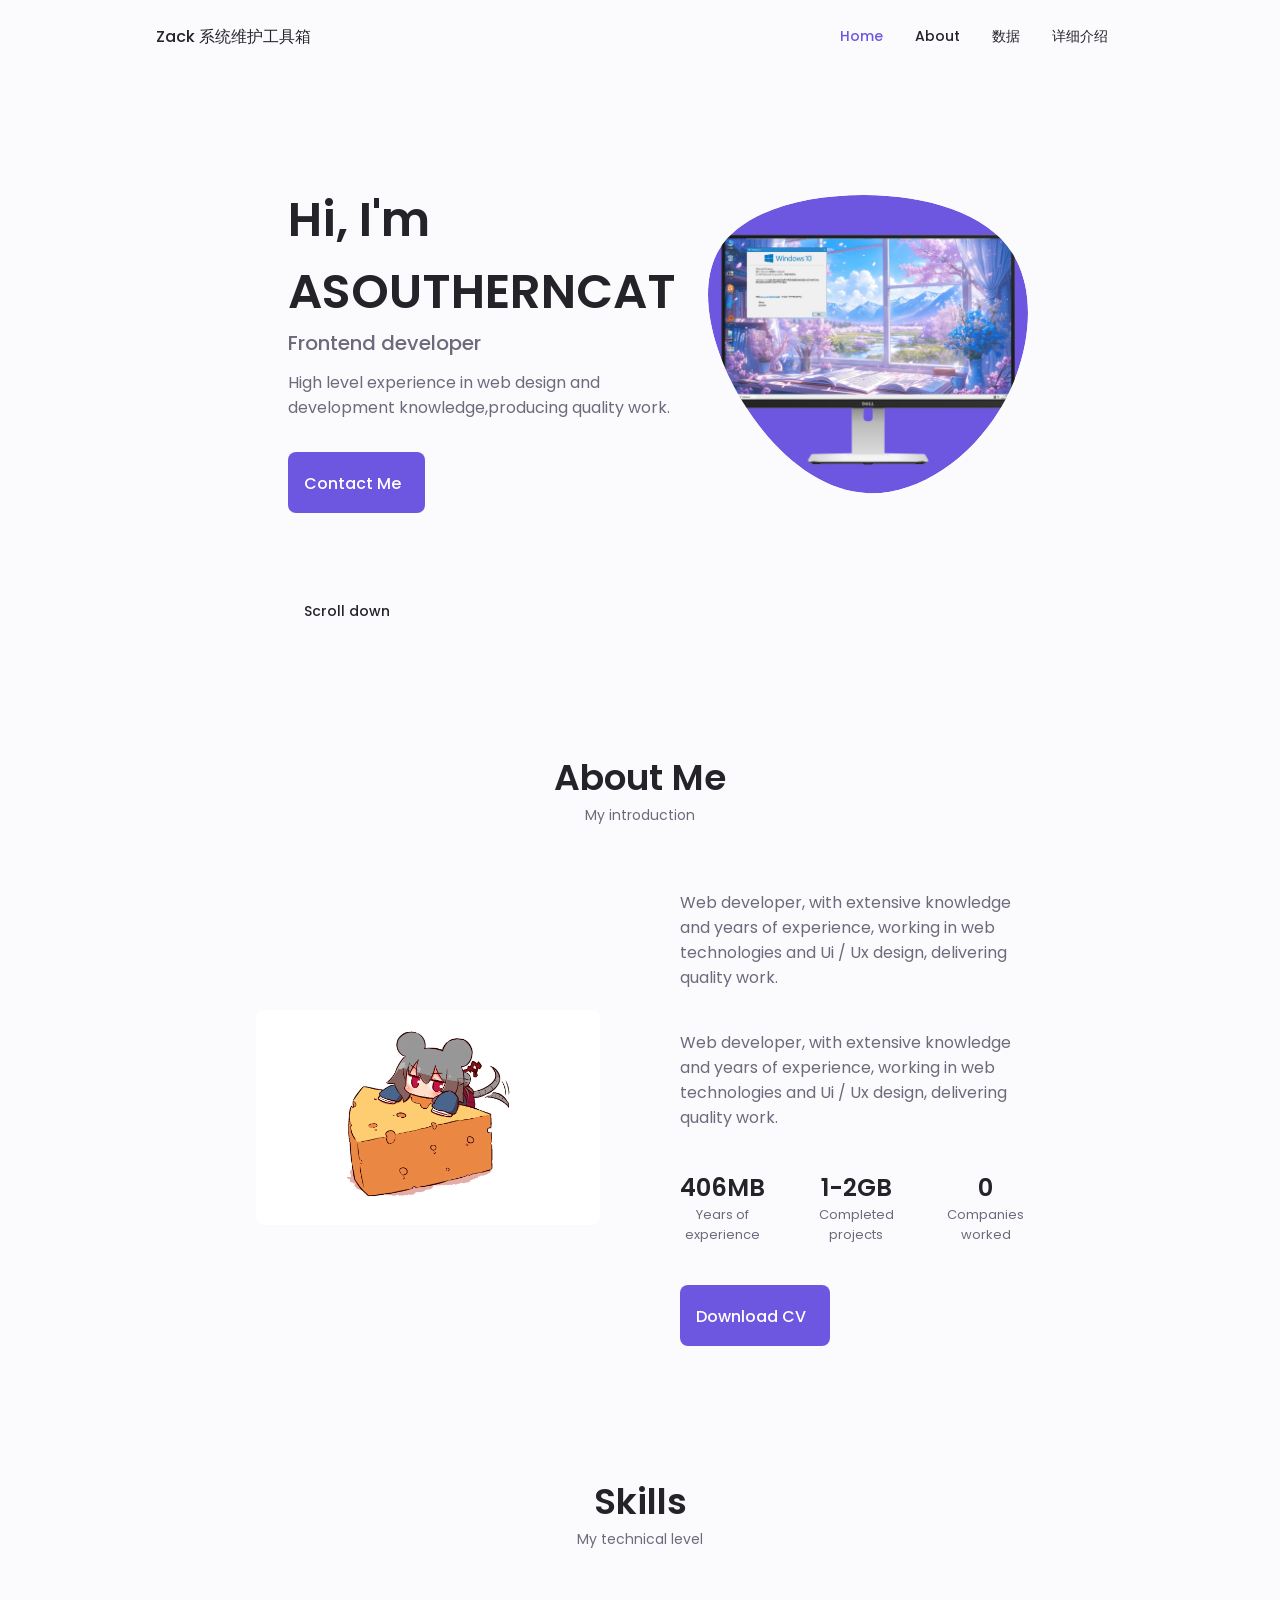
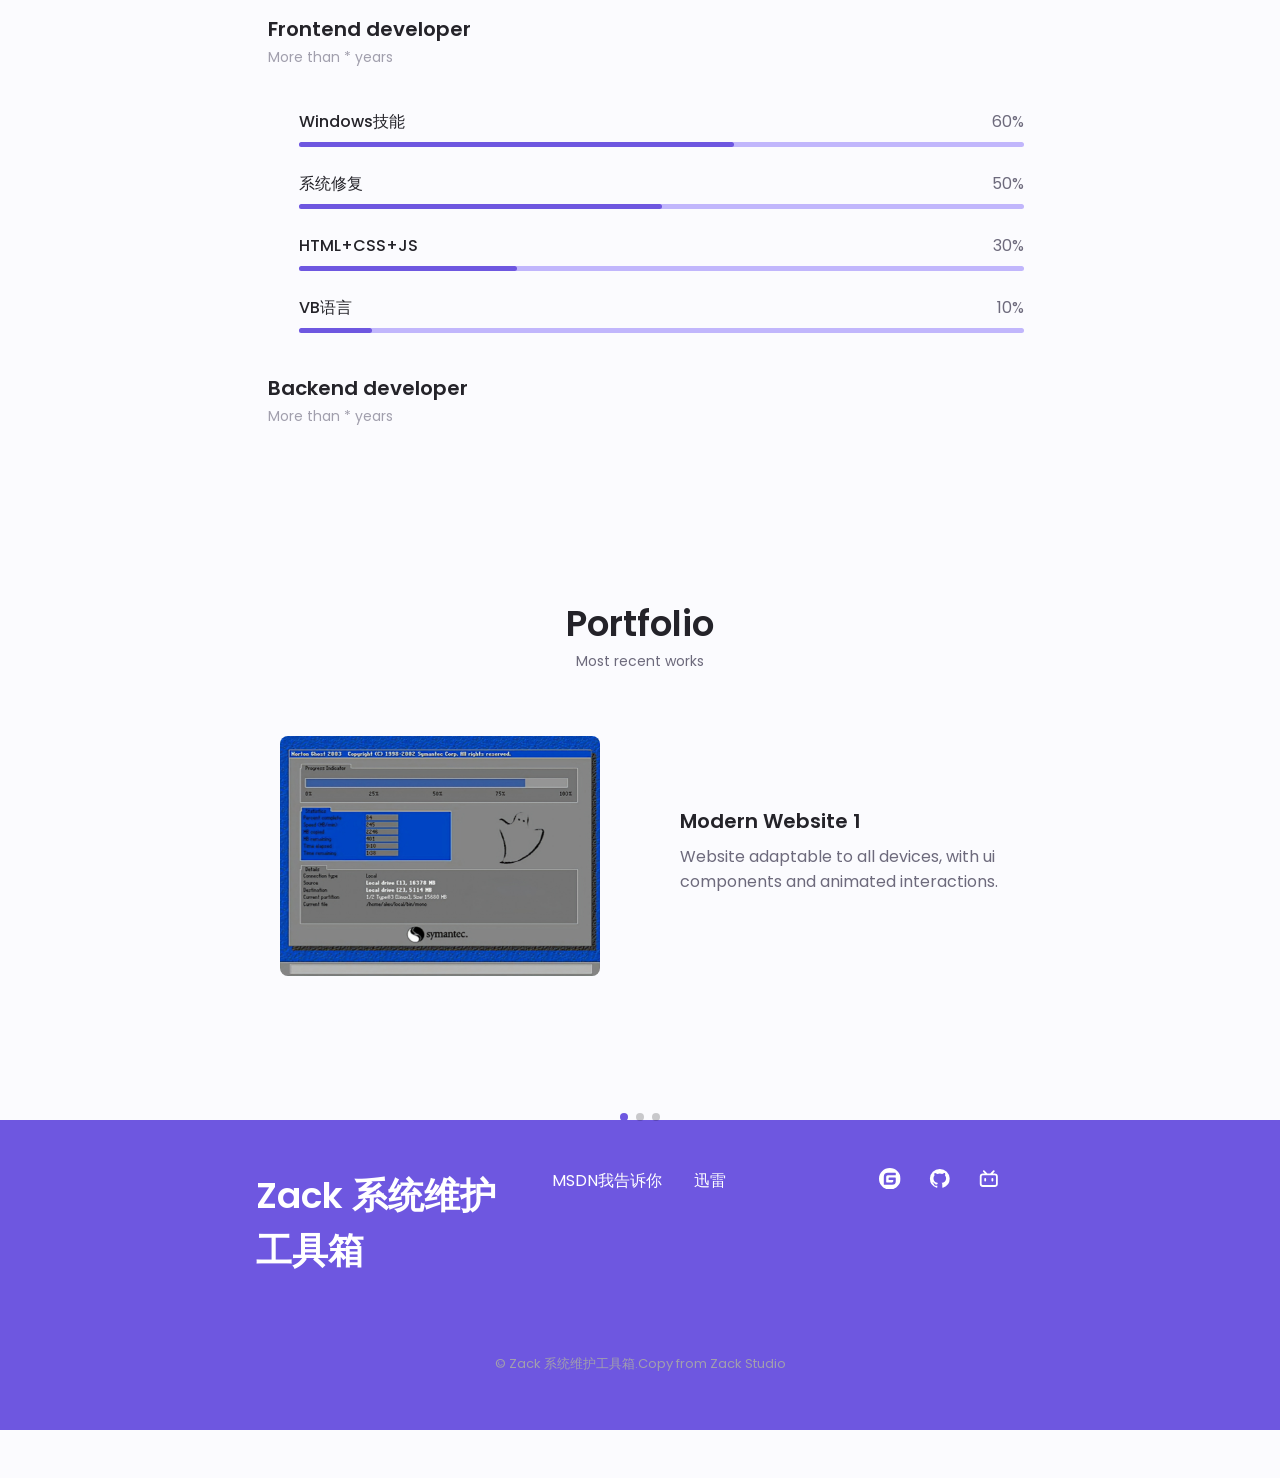
==== commit 31c20bb5: "Add files via upload" ====
--- a/index.html
+++ b/index.html
@@ -1,227 +1,494 @@
 <!DOCTYPE html>
 <html lang="zh-cn">
-
-<head>
-    <meta charset="UTF-8">
-    <meta http-equiv="X-UA-Compatible" content="IE=edge">
-    <meta name="viewport" content="width=device-width, initial-scale=1.0">
-    <title>欢迎来到Zackの博客 新春快乐，龙行龘龘</title>
-    <meta name="description" content="一个叫做Zack的high school student">
-    <meta name="keywords" content="二次元，科技性">
-    <link rel="icon" href="./image/index/favicon.ico">
-    <link rel="stylesheet" href="./css/main.css">
-
-    <!-- Scripts -->
-    <script src="./js/jquery.min.js"></script>
-    <script src="./js/jquery.scrolly.min.js"></script>
-    <script src="./js/jquery.dropotron.min.js"></script>
-    <script src="./js/jquery.scrollex.min.js"></script>
-    <script src="./js/skel.min.js"></script>
-    <script src="./js/util.js"></script>
-    <script src="./js/main.js"></script>
-</head>
-
-<body class="landing">
-    <div id="page-wrapper">
-        <!-- Header -->
-        <header id="header">
-            <h1 id="logo"><a href="#">Zackの博客</a></h1>
-            <nav id="nav">
-                <ul>
-                    <li><a href="./index.html">Zackの博客</a></li>
-                    <li><a href="./MagicU.html" onclick="a('./detail.html')">Magic U(魔法U盘)</a></li>
-                    <li><a href="https://space.bilibili.com/1148611172/?spm_id_from=333.999.0.0" onclick="a('./persional.html')">Severus</a></li>
-                    <li><a href="./time.html" onclick="a('./persional.html')">2024高考倒计时</a></li>
-                </ul>
-            </nav>
-        </header>
-    </div>
-
-    <!-- 把请求到的内容加载到页面中 -->
-    <div id="center">
-
-        <!-- 首页 -->
-
-        <!-- Banner -->
-        <section id="banner">
-            <div class="content">
-                <span class="image">
-                    <div class="img-content">
-                        <img src="./image/index/touxiang.jpg" alt="Zack" />
-                    </div>
-                </span>
-                <header>
-                    <h2>Zack</h2>
-                    <p>新春快乐，龙行龘龘！
-                        <br>从双脚泥泞到满天繁星！！
-                    </p>
-                </header>
-            </div>
-            <a href="#one" class="goto-next scrolly">Next</a>
-        </section>
-
-        <!-- Music -->
-        <audio autoplay loop>
-            <source src="./music/blog.mp3" type="audio/mpeg">
-            Your browser does not support the audio tag.
-        </audio>
-
-        <!-- One -->
-        <section id="one" class="spotlight style1 bottom">
-            <span class="image fit main">
-                <img src="./image/index/2.jpg" alt="关于我们" />
-            </span>
-            <div class="content">
-                <div class="container">
-                    <div class="row">
-                        <div class="4u 12u$(medium)">
-                            <header>
-                                <h2>关于Zack</h2>
-                                <p>一个即将面临2024年高考的high school student</p>
-                            </header>
-                        </div>
-                        <div class="4u 12u$(medium)">
-                            <p>关于blog：
-                                <br />不光介绍本人，也是一个资源分享地！
-                            </p>
-                        </div>
-                        <div class="4u$ 12u$(medium)">
-                            <p>Zack Blog与Magic U(魔法U盘)起始:
-                                <br />成立于2023年11月2日
-                                <br />我们制作开源的Magic U(魔法U盘)更安全更快速
-                            </p>
-                        </div>
-                    </div>
-                </div>
-            </div>
-            <a href="#two" class="goto-next scrolly">Next</a>
-        </section>
-
-        <!-- Two -->
-        <section id="two" class="spotlight style2 right">
-            <span class="image fit main">
-                <img src="./image/index/3.jpg" alt="" /></span>
-            <div class="content">
-                <header>
-                    <h2>Magic U(魔法U盘)</h2>
-                    <p>这个是一个开源的Windows PE</p>
-                </header>
-                <p>开源的更加安全！
-                    <br />岂不尝，既不纯！
-                <ul class="actions">
-                    <li><a href="https://www.123pan.com/s/AFF8Vv-ATHxh.html" class="button">下载Magic U(魔法U盘) 24H1</a></li>
-                </ul>
-            </div>
-            <a href="#three" class="goto-next scrolly">Next</a>
-        </section>
-
-        <!-- Three -->
-        <section id="three" class="spotlight style3 left">
-            <span class="image fit main bottom"><img src="./image/index/Severus.jpg" alt="" /></span>
-            <div class="content">
-                <header>
-                    <h2>Severus</h2>
-                    <p>Magic U(魔法U盘)的B站官方宣传人员</p>
-                </header>
-                <p>个人名言：前进！前进！！不择手段地前进！！！</p>
-                <ul class="actions">
-                    <li><a href="https://space.bilibili.com/1148611172/?spm_id_from=333.999.0.0" class="button">前往 Severus的个人B站空间</a></li>
-                </ul>
-            </div>
-            <a href="#four" class="goto-next scrolly">Next</a>
-        </section>
-
-        <!-- Four -->
-        <section id="four" class="spotlight style1 bottom">
-            <span class="image fit main bottom"><img src="./image/index/Li.jpg" alt="" /></span>
-            <div class="content">
-                <header>
-                    <h2>AI数字计划-李元元</h2>
-                    <p>正在开发中,So-vits-svc已开发完成!开发全程全部开源!!!</p>
-                </header>
-                <p>你好,我是你的贴心的人工智能助手-李元元!</p>
-                <ul class="actions">
-                    <li><a href="https://www.123pan.com/s/AFF8Vv-HTHxh.html" class="button">进入下载页面</a></li>
-                </ul>
-            </div>
-            <a href="#four" class="goto-next scrolly">Next</a>
-        </section>
-
-        <!-- Five -->
-        <section id="five" class="wrapper style1 special fade-up">
-            <div class="container">
-                <header class="major">
-                    <h2>相关人员</h2>
-                    <p>Let's see</p>
-                </header>
-                <div class="box alt">
-                    <div class="row uniform">
-                        <section class="4u 6u(medium) 12u$(xsmall)">
-                            <div class="fa_icon">
-                                <span class="icon alt major spinner_01">
-                                    <img src="./image/index/ma.jpg" alt="" />
-                                    <div class="hobby_img_info">
-                                        <h1>无人机</h1>
-                                        <h2>Run& Cycling</h2>
-                                    </div>
-                                </span>
-                            </div>
-                            <h3 style="text-align: center;">Severus</h3>
-                            <p>Magic U(魔法U盘)的B站官方宣传人员</p>
-                        </section>
-                        <section class="4u 6u$(medium) 12u$(xsmall)">
-                            <div class="fa_icon">
-                                <span class="icon alt major spinner_02">
-                                    <img src="./image/index/acg.jpg" alt="" />
-                                    <div class="hobby_img_info">
-                                        <h1>Windows</h1>
-                                        <h2>人工智能</h2>
-                                    </div>
-                                </span>
-                            </div>
-                            <h3 style="text-align: center;">Zack</h3>
-                            <p>Magic U(魔法U盘)的创建者与网页制作者</p>
-                        </section>
-                    </div>
-                </div>
-            </div>
-        </section>
-
-        <!-- Six -->
-        <section id="six" class="wrapper style2 special fade">
-            <div id="countdown-label">距离2024年高考还剩</div>
-            <div id="countdown"></div>
-        
-            <script>
-                const targetDate = new Date("2024-06-07T00:00:00Z").getTime();
-        
-                function updateCountdown() {
-                    const currentDate = new Date().getTime();
-                    const timeLeft = targetDate - currentDate;
-        
-                    const days = Math.floor(timeLeft / (1000 * 60 * 60 * 24));
-                    const hours = Math.floor((timeLeft % (1000 * 60 * 60 * 24)) / (1000 * 60 * 60));
-                    const minutes = Math.floor((timeLeft % (1000 * 60 * 60)) / (1000 * 60));
-                    const seconds = Math.floor((timeLeft % (1000 * 60)) / 1000);
-        
-                    document.getElementById("countdown").innerHTML = `${days} 天 ${hours} 小时 ${minutes} 分钟 ${seconds} 秒`;
-                }
-        
-                setInterval(updateCountdown, 1000);
-                updateCountdown();
-            </script>
-        </section>
-
-        <!-- Footer -->
-        <footer id="footer">
-            <ul class="copyright">
-                <li>&copy; 2023-2024 All Rights Reserved</li>
-                <li>Design: <a>Zack</a></li>
-            </ul>
-        </footer>
-    </div>
-
-
-</body>
-
+  <head>
+    <meta charset="UTF-8" />
+    <meta name="viewport" content="width=device-width, initial-scale=1.0" />
+    <link rel="shortcut icon" type="image/x-icon" href="zack.ico" />
+    <!--==================== UNICONS 图标====================-->
+    <link
+      rel="stylesheet"
+      href="https://unicons.iconscout.com/release/v3.0.6/css/line.css"
+    />
+    <!--==================== SWIPER CSS ====================-->
+    <link rel="stylesheet" href="assets/css/swiper-bundle.min.css" />
+
+    <!--==================== CSS ====================-->
+    <link rel="stylesheet" href="assets/css/styles.css" />
+    <!-- iconfont font class 方式引用图标 -->
+    <!-- <link
+      rel="stylesheet"
+      href="https://at.alicdn.com/t/c/font_3900458_82z46p85im.css"
+    /> -->
+
+    <title>Zack 系统维护工具箱</title>
+  </head>
+  <body>
+    <!--==================== HEADER ====================-->
+    <header class="header scroll-header" id="header">
+      <nav class="nav container">
+        <a href="#" class="nav__logo">Zack 系统维护工具箱</a>
+
+        <div class="nav__menu" id="nav-menu">
+          <ul class="nav__list grid">
+            <li class="nav__item">
+              <a href="#home" class="nav__link">
+                <i class="uil uil-estate nav__icon"></i>
+                <p i18n="home">首页</p>
+              </a>
+            </li>
+            <li class="nav__item">
+              <a href="#about" class="nav__link">
+                <i class="uil uil-user nav__icon"></i>
+                <p i18n="about">关于</p>
+              </a>
+            </li>
+            <li class="nav__item">
+              <a href="#Data" class="nav__link">
+                <i class="uil uil-file-alt nav__icon"></i>
+                <p i18n="Data">数据</p>
+              </a>
+            </li>
+            <li class="nav__item">
+              <a href="#Details" class="nav__link">
+                <i class="uil uil-scenery nav__icon"></i>
+                <p i18n="Details">详细介绍</p>
+              </a>
+            </li>
+            </li>
+          </ul>
+          <i class="uil uil-times nav__close" id="nav-close"></i>
+        </div>
+
+        <div class="nav__btns">
+          <i class="uil uil-moon change-theme" id="theme-button"></i>
+          <div class="nav__toggle" id="nav-toggle">
+            <i class="uil uil-apps"></i>
+          </div>
+        </div>
+      </nav>
+    </header>
+
+    <!--==================== MAIN ====================-->
+    <main class="main">
+      <!--==================== HOME ====================-->
+      <section class="home section" id="home">
+        <div class="home__container container grid">
+          <div class="home__content grid">
+            <div class="home__social">
+              <a
+                href="https://gitee.com/"
+                target="_blank"
+                class="home__social-icon"
+              >
+                <!-- <i class="uil uil-linkedin-alt"></i> -->
+                <svg
+                  t="1674798484640"
+                  viewBox="0 0 1024 1024"
+                  version="1.1"
+                  xmlns="http://www.w3.org/2000/svg"
+                  p-id="2757"
+                >
+                  <path
+                    d="M512 1024C229.222 1024 0 794.778 0 512S229.222 0 512 0s512 229.222 512 512-229.222 512-512 512z m259.149-568.883h-290.74a25.293 25.293 0 0 0-25.292 25.293l-0.026 63.206c0 13.952 11.315 25.293 25.267 25.293h177.024c13.978 0 25.293 11.315 25.293 25.267v12.646a75.853 75.853 0 0 1-75.853 75.853h-240.23a25.293 25.293 0 0 1-25.267-25.293V417.203a75.853 75.853 0 0 1 75.827-75.853h353.946a25.293 25.293 0 0 0 25.267-25.292l0.077-63.207a25.293 25.293 0 0 0-25.268-25.293H417.152a189.62 189.62 0 0 0-189.62 189.645V771.15c0 13.977 11.316 25.293 25.294 25.293h372.94a170.65 170.65 0 0 0 170.65-170.65V480.384a25.293 25.293 0 0 0-25.293-25.267z"
+                    fill="hsl(250deg 69% 61%)"
+                    p-id="2758"
+                  ></path>
+                </svg>
+              </a>
+              <a
+                href="https://github.com"
+                target="_blank"
+                class="home__social-icon"
+              >
+                <i class="uil uil-github-alt"></i>
+              </a>
+              <a
+                href="https://bilibili.com/"
+                target="_blank"
+                class="home__social-icon"
+              >
+                <!-- <i class="uil uil-dribbble"></i> -->
+                <svg
+                  t="1674801734735"
+                  viewBox="0 0 1024 1024"
+                  version="1.1"
+                  xmlns="http://www.w3.org/2000/svg"
+                  p-id="4124"
+                >
+                  <path
+                    d="M777.514667 131.669333a53.333333 53.333333 0 0 1 0 75.434667L728.746667 255.829333h49.92A160 160 0 0 1 938.666667 415.872v320a160 160 0 0 1-160 160H245.333333A160 160 0 0 1 85.333333 735.872v-320a160 160 0 0 1 160-160h49.749334L246.4 207.146667a53.333333 53.333333 0 1 1 75.392-75.434667l113.152 113.152c3.370667 3.370667 6.186667 7.04 8.448 10.965333h137.088c2.261333-3.925333 5.12-7.68 8.490667-11.008l113.109333-113.152a53.333333 53.333333 0 0 1 75.434667 0z m1.152 231.253334H245.333333a53.333333 53.333333 0 0 0-53.205333 49.365333l-0.128 4.010667v320c0 28.117333 21.76 51.157333 49.365333 53.162666l3.968 0.170667h533.333334a53.333333 53.333333 0 0 0 53.205333-49.365333l0.128-3.968v-320c0-29.44-23.893333-53.333333-53.333333-53.333334z m-426.666667 106.666666c29.44 0 53.333333 23.893333 53.333333 53.333334v53.333333a53.333333 53.333333 0 1 1-106.666666 0v-53.333333c0-29.44 23.893333-53.333333 53.333333-53.333334z m320 0c29.44 0 53.333333 23.893333 53.333333 53.333334v53.333333a53.333333 53.333333 0 1 1-106.666666 0v-53.333333c0-29.44 23.893333-53.333333 53.333333-53.333334z"
+                    fill="hsl(250deg 69% 61%)"
+                    p-id="4125"
+                  ></path>
+                </svg>
+              </a>
+            </div>
+
+            <div class="home__img">
+              <svg
+                class="home__blob"
+                viewBox="0 0 200 187"
+                xmlns="http://www.w3.org/2000/svg"
+                xmlns:xlink="http://www.w3.org/1999/xlink"
+              >
+                <mask id="mask0" mask-type="alpha">
+                  <path
+                    d="M190.312 36.4879C206.582 62.1187 201.309 102.826 182.328 134.186C163.346 165.547 
+                                130.807 187.559 100.226 186.353C69.6454 185.297 41.0228 161.023 21.7403 129.362C2.45775 
+                                97.8511 -7.48481 59.1033 6.67581 34.5279C20.9871 10.1032 59.7028 -0.149132 97.9666 
+                                0.00163737C136.23 0.303176 174.193 10.857 190.312 36.4879Z"
+                  />
+                </mask>
+                <g mask="url(#mask0)">
+                  <path
+                    d="M190.312 36.4879C206.582 62.1187 201.309 102.826 182.328 134.186C163.346 
+                                165.547 130.807 187.559 100.226 186.353C69.6454 185.297 41.0228 161.023 21.7403 
+                                129.362C2.45775 97.8511 -7.48481 59.1033 6.67581 34.5279C20.9871 10.1032 59.7028 
+                                -0.149132 97.9666 0.00163737C136.23 0.303176 174.193 10.857 190.312 36.4879Z"
+                  />
+                  <image
+                    class="home__blob-img"
+                    x="-7.5"
+                    y="-20"
+                    xlink:href="assets/img/pc.png"
+                  />
+                </g>
+              </svg>
+            </div>
+
+            <div class="home__data">
+              <h1 class="home__title" i18n="home__title">
+                你好,我是Zack 系统维护工具箱
+              </h1>
+              <h3 class="home__subtitle" i18n="home__subtitle">
+                发自内“芯”，“从芯”出发
+              </h3>
+              <p class="home__description" i18n="home__description">
+                重新构建，使用Windows 10 1903作为内核进行构建
+              </p>
+              <a href="https://www.123pan.com/s/AFF8Vv-YcAxh.html" class="button button-flex">
+                <span i18n="home__contact">立即下载</span>
+                <i class="uil uil-message button__icon"></i>
+              </a>
+            </div>
+          </div>
+          <div class="home__scroll">
+            <a href="#about" class="home__scroll-button button--flex">
+              <i class="uil uil-mouse-alt-2 home__scroll-mouse"></i>
+              <span class="home__scroll-name" i18n="home__scroll-name"
+                >点击我向下查看更多</span
+              >
+              <i class="uil uil-arrow-down home__scroll-arrow"></i>
+            </a>
+          </div>
+        </div>
+      </section>
+
+      <!--==================== ABOUT ====================-->
+      <section class="about section" id="about">
+        <h2 class="section__title" i18n="about__title">关于Zack 系统维护工具箱</h2>
+        <span class="section__subtitle" i18n="about__subtitle"
+          >开发者有话说</span
+        >
+        <div class="about__container container grid">
+          <img src="assets/img/about.png" alt="" class="about__img" />
+
+          <div class="about__data">
+              <p class="about__description" i18n="about__description">
+                  欢迎体验我们独特的Windows PE系统！这个镜像大小为406MB，体积轻巧，却功能强大。为了鼓励大家享受原版镜像的乐趣，我们特意没有集成Ghost安装，完全纯净，原汁原味。
+              </p>
+              <p class="about__description" i18n="about__description">
+                  另外，我们的PE系统特意没有网卡和声卡配置，所以您完全不必担心网络和声音的问题，绝对专注于安装过程！让我们一起享受这纯粹、简单而高效的系统安装体验吧！
+              </p>
+
+              <div class="about__info">
+                  <div>
+                      <span class="about__info-title">406MB</span>
+                      <span class="about__info-name" i18n="about__info-name1">
+                          系统镜像 <br />
+                          大小
+                      </span>
+                  </div>
+
+                  <div>
+                      <span class="about__info-title">1-2GB</span>
+                      <span class="about__info-name" i18n="about__info-name2">
+                          系统内存 <br />
+                          占用
+                      </span>
+                  </div>
+
+                  <div>
+                      <span class="about__info-title">0</span>
+                      <span class="about__info-name" i18n="about__info-name3">
+                          Ghost <br />
+                          安装组件
+                      </span>
+                  </div>
+              </div>
+
+              <div class="about__buttons">
+                  <a href="https://www.123pan.com/s/AFF8Vv-YcAxh.html" class="button button-flex">
+                      <span i18n="download">下载系统维护工具箱</span><i class="uil uil-download-alt button__icon"></i>
+                  </a>
+              </div>
+          </div>
+        </div>
+      </section>
+
+      <!--==================== SKILLS ====================-->
+      <section class="skills section" id="Data">
+        <h2 class="section__title" i18n="skills__title">数据</h2>
+        <span class="section__subtitle" i18n="skills__subtitle"
+          >开发者与维护工具箱相关数据</span
+        >
+
+        <div class="skills__container container grid">
+          <div>
+            <!--==================== SKILLS 1 ====================-->
+            <div class="skills__content skills__open">
+              <div class="skills__header">
+                <i class="uil uil-brackets-curly skills__icon"></i>
+
+                <div>
+                  <h1 class="skills__title" i18n="home__subtitle">
+                    开发者相关数据
+                  </h1>
+                  <span class="skills__subtitle" i18n="skills__years"
+                    >用数据来了解</span
+                  >
+                </div>
+
+                <i class="uil uil-angle-down skills__arrow"></i>
+              </div>
+
+              <div class="skills__list grid">
+                <div class="skills__data">
+                  <div class="skills__titles">
+                    <h3 class="skills__name">Windows技能</h3>
+                    <span class="skills__number">60%</span>
+                  </div>
+                  <div class="skills__bar">
+                    <div class="skills__percentage skills__html"></div>
+                  </div>
+                </div>
+
+                <div class="skills__data">
+                  <div class="skills__titles">
+                    <h3 class="skills__name">系统修复</h3>
+                    <span class="skills__number">50%</span>
+                  </div>
+                  <div class="skills__bar">
+                    <div class="skills__percentage skills__css"></div>
+                  </div>
+                </div>
+
+                <div class="skills__data">
+                  <div class="skills__titles">
+                      <h3 class="skills__name">HTML+CSS+JS</h3>
+                    <span class="skills__number">30%</span>
+                  </div>
+                  <div class="skills__bar">
+                    <div class="skills__percentage skills__js"></div>
+                  </div>
+                </div>
+
+                <div class="skills__data">
+                  <div class="skills__titles">
+                      <h3 class="skills__name">VB语言</h3>
+                    <span class="skills__number">10%</span>
+                  </div>
+                  <div class="skills__bar">
+                    <div class="skills__percentage skills__vue"></div>
+                  </div>
+                </div>
+              </div>
+            </div>
+            <!--==================== SKILLS 2 ====================-->
+            <div class="skills__content skills__close">
+              <div class="skills__header">
+                <i class="uil uil-server-network skills__icon"></i>
+
+                <div>
+                    <h1 class="skills__title" i18n="skills__title2">
+                        Zack 系统维护工具箱相关数据
+                    </h1>
+                    <span class="skills__subtitle" i18n="skills__years2">用数据来了解</span>
+                </div>
+
+                <i class="uil uil-angle-down skills__arrow"></i>
+              </div>
+
+              <div class="skills__list grid">
+                <div class="skills__data">
+                  <div class="skills__titles">
+                    <h3 class="skills__name">系统综合利用率</h3>
+                    <span class="skills__number">70%</span>
+                  </div>
+                  <div class="skills__bar">
+                    <div class="skills__percentage skills__java"></div>
+                  </div>
+                </div>
+              </div>
+            </div>
+          </div>
+        </div>
+      </section>
+
+      <!--==================== PORTFOLIO ====================-->
+      <section class="portfolio section" id="Details">
+        <h2 class="section__title" i18n="portfolio__title">你知道吗？</h2>
+        <span class="section__subtitle" i18n="portfolio__subtitle">你想了解的都在这里</span>
+
+        <div class="portfolio__container container swiper-container">
+          <div class="swiper-wrapper">
+            <!--==================== PORTFOLIO 1 ====================-->
+
+            <div class="portfolio__content grid swiper-slide">
+              <img
+                src="assets/img/Ghost.jpg"
+                alt=""
+                class="portfolio__img"
+              />
+
+              <div class="portfolio_">
+                <h3 class="portfolio__title" i18n="portfolio1__title">
+                  为什么不支持Ghost安装？
+                </h3>
+                <p class="portfolio__description"
+                   i18n="portfolio1__description">
+                    数据丢失风险，硬件兼容性问题，安全隐患，系统更新滞后，配置丢失，版权和合法性问题
+                </p>
+              </div>
+            </div>
+
+            <!--==================== PORTFOLIO 2 ====================-->
+
+            <div class="portfolio__content grid swiper-slide">
+              <img
+                src="assets/img/windows.jpg"
+                alt=""
+                class="portfolio__img"
+              />
+
+              <div class="portfolio_">
+                  <h3 class="portfolio__title" i18n="portfolio2__title">
+                      从哪里可以下载原版镜像？
+                  </h3>
+                  <p class="portfolio__description"
+                     i18n="portfolio2__description">
+                      微软中国官方网站：Windows 10（https://www.microsoft.com/zh-cn/software-download/windows10ISO）
+                  </p>
+                  <p class="portfolio__description"
+                     i18n="portfolio2__description">
+                      Windows 11（https://www.microsoft.com/zh-cn/software-download/windows11）
+                  </p>
+                  <p class="portfolio__description"
+                     i18n="portfolio2__description">
+                      MSDN我告诉你（https://msdn.itellyou.cn/）【需要安装迅雷（https://dl.xunlei.com/）】
+                  </p>
+              </div>
+            </div>
+
+            <!--==================== PORTFOLIO 3 ====================-->
+
+            <div class="portfolio__content grid swiper-slide">
+              <img
+                src="assets/img/StatCounter.png"
+                alt=""
+                class="portfolio__img"
+              />
+
+              <div class="portfolio_">
+                <h3 class="portfolio__title" i18n="portfolio3__title">
+                  Windows 2024年5月全球市场占比
+                </h3>
+                <p
+                  class="portfolio__description"
+                  i18n="portfolio3__description"
+                >
+                  Windows10(68.36%) Windows11(27.64%) Windows7(2.87%) Windows8.1(0.43%) WindowsXP(0.37%) Windows8(0.24%)
+                </p>
+              </div>
+            </div>
+          </div>
+          <!-- add arrows-->
+          <div class="swiper-button-next">
+            <i class="uil uil-angle-right-b swiper-portfolio-icon"></i>
+          </div>
+
+          <div class="swiper-button-prev">
+            <i class="uil uil-angle-left-b swiper-portfolio-icon"></i>
+          </div>
+
+          <!-- Add Pagination -->
+          <div class="swiper-pagination"></div>
+        </div>
+      </section>
+
+    <!--==================== FOOTER ====================-->
+    <footer class="footer">
+      <div class="footer__bg">
+        <div class="footer__container container grid">
+          <div>
+              <h1 class="footer__title">Zack 系统维护工具箱</h1>
+          </div>
+
+          <ul class="footer__links">
+            <li>
+                <a href="https://msdn.itellyou.cn/" class="footer__link" i18n="Data">MSDN我告诉你</a>
+            </li>
+            <li>
+              <a href="https://dl.xunlei.com/" class="footer__link" i18n="Details"
+                >迅雷</a
+              >
+            </li>
+          </ul>
+
+          <div class="footer__socials">
+            <a href="https://gitee.com" target="_blank">
+              <svg class="icon footer__social" aria-hidden="true">
+                <use xlink:href="#icon-gitee"></use>
+              </svg>
+            </a>
+            <a href="http://github.com" target="_blank">
+              <svg class="icon footer__social" aria-hidden="true">
+                <use xlink:href="#icon-github"></use>
+              </svg>
+            </a>
+            <a href="https://bilibili.com/" target="_blank">
+              <svg class="icon footer__social" aria-hidden="true">
+                <use xlink:href="#icon-bilibili-line"></use>
+              </svg>
+            </a>
+          </div>
+        </div>
+
+        <p class="footer__copy">
+            &#169; Zack 系统维护工具箱.Copy from
+            <a class="footer__copy"
+               href="https://www.youtube.com/c/Bedimcode"
+               target="_blank">Zack Studio</a>
+        </p>
+      </div>
+    </footer>
+
+    <!--==================== SCROLL TOP ====================-->
+    <a href="#" class="scrollup" id="scroll-up">
+      <i class="uil uil-arrow-up scrollup__icon"></i>
+    </a>
+    <!--==================== SWIPER JS ====================-->
+    <script src="assets/js/swiper-bundle.min.js"></script>
+
+    <!-- iconfont JS -->
+    <script src="assets/js/iconfont.js"></script>
+    <!-- jquery -->
+    <script src="assets/js/jquery2.1.4.min.js"></script>
+    <script src="assets/js/jquery.i18n.min.js"></script>
+    <!--==================== MAIN JS ====================-->
+    <script src="assets/js/main.js"></script>
+
+    <!-- translate JS -->
+    <script src="assets/js/cn-en-translate.js"></script>
+  </body>
 </html>
--- a/assets/css/styles.css
+++ b/assets/css/styles.css
@@ -0,0 +1,1164 @@
+/*==================== GOOGLE FONTS 字体====================*/
+@import url("https://fonts.googleapis.com/css2?family=Poppins:wght@400;500;600&display=swap");
+
+/*==================== VARIABLES CSS ====================*/
+:root {
+    --header-height: 3rem;
+
+    /*========== Colors 主题色彩==========*/
+    /* Change favorite color */
+    --hue-color: 250; /*Purple 250 - Green 142 - Blue 230 - Pink 340*/
+
+    /* HSL color mode */
+    --first-color: hsl(var(--hue-color), 69%, 61%);
+    --first-color-second: hsl(var(--hue-color), 69%, 61%);
+    --first-color-alt: hsl(var(--hue-color), 57%, 53%);
+    --first-color-lighter: hsl(var(--hue-color), 92%, 85%);
+    --title-color: hsl(var(--hue-color), 8%, 15%);
+    --text-color: hsl(var(--hue-color), 8%, 45%);
+    --text-color-light: hsl(var(--hue-color), 8%, 65%);
+    --input-color: hsl(var(--hue-color), 70%, 96%);
+    --body-color: hsl(var(--hue-color), 60%, 99%);
+    --container-color: hsl(var(--hue-color), 100%, 98%);
+    --scroll-bar-color: hsl(var(--hue-color), 12%, 90%);
+    --scroll-thumb-color: hsl(var(--hue-color), 12%, 80%);
+
+    /*========== Font and typography ==========*/
+    --body-font: 'Poppins', sans-serif;
+
+    /* .5rem = 8px, 1rem = 16px, 1.5rem = 24px ... */
+    --big-font-size: 2rem;
+    --h1-font-size: 1.5rem;
+    --h2-font-size: 1.25rem;
+    --h3-font-size: 1.125rem;
+    --normal-font-size: .938rem;
+    --small-font-size: .813rem;
+    --smaller-font-size: .75rem;
+
+    /*========== Font weight ==========*/
+    --font-medium: 500;
+    --font-semi-bold: 600;
+
+    /*========== Margenes Bottom ==========*/
+    /* .25rem = 4px, .5rem = 8px, .75rem = 12px ... */
+    --mb-0-25: .25rem;
+    --mb-0-5: .5rem;
+    --mb-0-75: .75rem;
+    --mb-1: 1rem;
+    --mb-1-5: 1.5rem;
+    --mb-2: 2rem;
+    --mb-2-5: 2.5rem;
+    --mb-3: 3rem;
+
+    /*========== z index ==========*/
+    --z-tooltip: 10;
+    --z-fixed: 100;
+    --z-modal: 1000;
+}
+
+/* Font size for large devices */
+@media screen and (min-width: 968px) {
+    :root {
+        --big-font-size: 3rem;
+        --h1-font-size: 2.25rem;
+        --h2-font-size: 1.5rem;
+        --h3-font-size: 1.25rem;
+        --normal-font-size: 1rem;
+        --small-font-size: .875rem;
+        --smaller-font-size: .813rem;
+    }
+}
+
+/*========== Variables Dark theme ==========*/
+body.dark-theme {
+  /* HSL color mode */
+--first-color-second: hsl(var(--hue-color), 30%, 8%);
+--title-color: hsl(var(--hue-color), 8%, 95%);
+--text-color: hsl(var(--hue-color), 8%, 45%);
+--text-color-light: hsl(var(--hue-color), 8%, 75%);
+--input-color: hsl(var(--hue-color), 29%, 16%);
+--body-color: hsl(var(--hue-color), 28%, 12%);
+--container-color: hsl(var(--hue-color), 29%, 16%);
+--scroll-bar-color: hsl(var(--hue-color), 12%, 48%);
+--scroll-thumb-color: hsl(var(--hue-color), 12%, 36%);
+}
+
+body {
+  transition: all 0.2s;
+}
+
+/*========== Button Dark/Light ==========*/
+.nav__btns {
+  display: flex;
+  align-items: center;
+
+}
+
+.change-theme {
+  font-size: 1.25rem;
+  color: var(--title-color);
+  margin-right: var(--mb-1);
+  cursor: pointer;
+}
+
+.change-theme:hover {
+  color: var(--first-color);
+}
+
+/*==================== BASE ====================*/
+* {
+  box-sizing: border-box;
+  padding: 0;
+  margin: 0;
+}
+
+html {
+  scroll-behavior: smooth;
+}
+
+body {
+  margin: 0 0 var(--header-height) 0;
+  font-family: var(--body-font);
+  font-size: var(--normal-font-size);
+  background-color: var(--body-color);
+  color: var(--text-color);
+}
+
+h1, h2, h3, h4 {
+  color: var(--title-color);
+  font-weight: var(--font-semi-bold);
+}
+
+ul {
+  list-style: none;
+}
+
+a {
+  text-decoration: none;
+}
+
+img {
+  max-width: 100%;
+  height: auto;
+}
+
+/*==================== REUSABLE CSS CLASSES ====================*/
+.section {
+  padding: 2rem 0 4rem;
+}
+
+.section__title {
+  font-size: var(--h1-font-size);
+  color: var(--title-color);
+}
+
+.section__subtitle {
+  display: block;
+  font-size: var(--small-font-size);
+  margin-bottom: var(--mb-3);
+}
+
+.section__title, 
+.section__subtitle {
+  text-align: center;
+}
+
+/*==================== LAYOUT ====================*/
+.container {
+  max-width: 768px;
+  margin-left: var(--mb-1-5);
+  margin-right: var(--mb-1-5);
+}
+
+.grid {
+  display: grid;
+  gap: 1.5rem;
+}
+
+.header {
+  width: 100%;
+  position: fixed;
+  bottom: 0;
+  left: 0;
+  z-index: var(--z-fixed);
+  background-color: var(--body-color);
+}
+
+/*==================== NAV ====================*/
+.nav{
+  max-width: 968px;
+  height: var(--header-height);
+  display: flex;
+  justify-content: space-between;
+  align-items: center;
+}
+
+.nav__logo,
+.nav__toggle{
+  color: var(--title-color);
+  font-weight: var(--font-medium);
+}
+.nav__logo:hover{
+  color: var(--first-color);
+}
+
+.nav__toggle{
+  font-size: 1.1rem;
+  cursor: pointer;
+}
+
+.nav__toggle:hover{
+  color: var(--first-color);
+}
+
+/*mobile devices*/
+@media screen and (max-width:767px){
+  .nav__menu{
+    position: fixed;
+    bottom: -100%;
+    left: 0;
+    width: 100%;
+    background-color: var(--body-color);
+    padding: 2rem 1.5rem 4rem;
+    box-shadow: 0 -1px 4px rgba(0,0,0,.15);
+    border-radius: 1.5rem 1.5rem 0 0;
+    transition: .3s;
+  }
+}
+
+.nav__list{
+  grid-template-columns: repeat(3,1fr);
+  gap: 2rem;
+}
+
+.nav__item{
+  align-items: center;
+}
+.nav__link{
+  display: flex;
+  flex-direction: column;
+  align-items: center;
+  font-size: var(--small-font-size);
+  color: var(--title-color);
+  font-weight: var(--font-medium);
+  cursor: pointer;
+  text-transform: capitalize;
+}
+
+.nav__link:hover{
+  color: var(--first-color);
+}
+.nav__link:hover svg{
+  fill: var(--first-color);
+}
+
+.nav__icon{
+  font-size: 1.2rem;
+}
+.nav__icon-svg{
+  fill:var(--title-color);
+  font-size: 1.4rem;
+  margin-top: 4px;
+  margin-bottom: 2px;
+}
+.nav__close{
+  position: absolute;
+  right: 1.3rem;
+  bottom: .5rem;
+  font-size: 1.5rem;
+  cursor: pointer;
+  color: var(--first-color);
+}
+
+.nav__close:hover{
+  color: var(--first-color-alt);
+}
+/* show menu */
+.show-menu{
+  bottom: 0;
+}
+
+/* Active link */
+.active-link {
+  color: var(--first-color);
+}
+
+/* Change background header */
+.scroll-header {
+  box-shadow: 0 -1px 4px rgba(0,0,0, .15);
+  
+}
+
+/*==================== HOME ====================*/
+.home__container {
+  gap: 1rem;
+}
+
+.home__content{
+  grid-template-columns: .5fr 3fr;
+  padding-top: 3.5rem;
+  align-items: center;
+}
+.home__social {
+  display: grid;
+  grid-template-columns: max-content;
+  row-gap: 1rem;
+}
+
+.home__social-icon {
+  font-size: 1.25rem;
+  color: var(--first-color);
+}
+
+.home__social-icon:hover {
+  color: var(--first-color-alt)
+}
+
+.home__blob {
+  width: 200px;
+  fill: var(--first-color);
+}
+
+.home__blob-img {
+  width: 220px;
+}
+
+.home__data {
+  grid-column: 1/3;
+}
+
+.home__title {
+  font-size: var(--big-font-size);
+}
+
+.home__subtitle {
+  font-size: var(--h3-font-size);
+  color: var(--text-color);
+  font-weight: var(--font-medium);
+  margin-bottom: var(--mb-0-75);
+}
+
+.home__description {
+  margin-bottom: var(--mb-2);
+}
+
+/* .home__scroll {
+  display: none;
+} */
+
+.home__scroll-button {
+  color: var(--first-color);
+  transition: .3s;
+
+}
+
+.home__scroll-button:hover {
+  transform: translateY(0.25rem);
+}
+
+.home__scroll-mouse {
+  font-size: 2rem;
+
+}
+
+.home__scroll-name {
+  font-size: var(--small-font-size);
+  color: var(--title-color);
+  font-weight: var(--font-medium);
+  margin-right: var(--mb-0-25);
+
+}
+
+.home__scroll-arrow {
+  font-size: 1.25rem;
+
+}
+
+/*==================== BUTTONS ====================*/
+.button {
+  display: inline-block;
+  background-color: var(--first-color);
+  color: #FFFF;
+  padding: 1rem;
+  border-radius: .5rem;
+  font-weight: var(--font-medium);
+
+}
+
+.button:hover {
+  background-color: var(--first-color-alt);
+}
+
+.button__icon {
+  font-size: 1.2rem;
+  margin-left: var(--mb-0-5);
+  transition: .3s;
+}
+
+.button--flex {
+  display: inline-flex;
+  align-items: center;
+  transition: .3s;
+
+}
+
+.button--small {
+  padding: .75rem 1rem;
+}
+
+.button--link {
+  padding: 0;
+  background-color: transparent;
+  color: var(--first-color);
+}
+
+.button--link:hover {
+  background-color: transparent;
+  color: var(--first-color-alt);
+}
+
+/*==================== ABOUT ====================*/
+.about__img {
+  width: 200px;
+  border-radius: .5rem;
+  justify-self: center;
+  align-self: center;
+
+}
+
+.about__description {
+  text-align: center;
+  margin-bottom: var(--mb-2-5);
+
+}
+
+.about__info {
+  display: flex;
+  justify-content: space-evenly;
+  margin-bottom: var(--mb-2-5);
+}
+
+.about__info-title {
+  font-size: var(--h2-font-size);
+  font-weight: var(--font-semi-bold);
+  color: var(--title-color);
+}
+
+.about__info-name {
+  font-size: var(--smaller-font-size);
+
+}
+
+.about__info-title, .about__info-name {
+  display: block;
+  text-align: center;
+
+}
+
+.about__buttons {
+  display: flex;
+  justify-content: center;
+}
+
+/*==================== SKILLS ====================*/
+.skills__container {
+  row-gap: 0;
+}
+
+.skills__header {
+  display: flex;
+  align-items: center;
+  margin-bottom: var(--mb-2-5);
+  cursor: pointer;
+}
+
+.skills__icon, .skills__arrow {
+  font-size: 2rem;
+  color: var(--first-color);
+
+}
+
+.skills__icon {
+  margin-right: var(--mb-0-75);
+
+}
+
+.skills__title {
+  font-size: var(--h3-font-size);
+}
+
+.skills__subtitle {
+  font-size: var(--small-font-size);
+  color: var(--text-color-light);
+
+}
+
+.skills__arrow {
+  margin-left: auto;
+  transition: .4s;
+
+}
+
+.skills__list {
+  row-gap: 1.5rem;
+  padding-left: 2.7rem;
+  transition: .4s;
+}
+
+.skills__titles {
+  display: flex;
+  justify-content: space-between;
+  margin-bottom: var(--mb-0-5)
+}
+
+.skills__name {
+  font-size: var(--normal-font-size);
+  font-weight: var(--font-medium);
+}
+
+.skills__bar, .skills__percentage {
+  height: 5px;
+  border-radius: .25rem;
+
+}
+
+.skills__bar {
+  background-color: var(--first-color-lighter);
+
+}
+
+.skills__percentage {
+  display: block;
+  background-color: var(--first-color);
+}
+
+.skills__html {
+  width: 60%;
+}
+
+.skills__css{
+  width: 50%;
+}
+
+.skills__js{
+  width: 30%;
+}
+
+.skills__vue{
+  width: 10%;
+}
+
+.skills__java{
+  width: 70%;
+}
+
+.skills__python{
+  width: 50%;
+}
+
+.skills__close .skills__list {
+  
+  height: 0;
+  overflow: hidden;
+
+}
+
+.skills__open .skills__list {
+  height: max-content;
+  margin-bottom: var(--mb-2-5);
+}
+
+.skills__open .skills__arrow {
+  transform: rotate(-180deg);
+}
+
+/*==================== QUALIFICATION ====================*/
+.qualification__tabs {
+  display: flex;
+  justify-content: space-evenly;
+  margin-bottom: var(--mb-2)
+}
+
+.qualification__button {
+  font-size: var(--h3-font-size);
+  font-weight: var(--font-medium);
+  cursor: pointer
+}
+
+.qualification__button:hover {
+  color: var(--first-color);
+}
+
+.qualification__icon {
+  font-size: 1.8rem;
+  margin-right: var(--mb-0-25);
+}
+
+.qualification__data {
+  display: grid;
+  grid-template-columns: 1fr max-content 1fr;
+  column-gap: 1.5rem;
+}
+
+.qualification__title {
+  font-size: var(--normal-font-size);
+  font-weight: var(--font-medium);
+}
+
+.qualification__subtitle {
+  display: inline-block;
+  font-size: var(--small-font-size);
+  margin-bottom: var(--mb-1);
+}
+
+.qualification__calendar {
+  font-size: var(--smaller-font-size);
+  color: var(--text-color-light);
+  /* margin-bottom: var(--mb-1) */
+
+}
+
+.qualification__rounder {
+  display: inline-block;
+  width: 13px;
+  height: 13px;
+  background-color: var(--first-color);
+  border-radius: 50%;
+}
+
+.qualification__line {
+  display: block;
+  width: 1px;
+  height: 100%;
+  background-color: var(--first-color);
+  transform: translate(6px, -7px)
+}
+
+.qualification__content[data-content] {
+  display: none;
+
+}
+
+.qualification__active[data-content] {
+  display: block;
+}
+
+.qualification__button.qualification__active {
+  color: var(--first-color)
+}
+
+/* Active Modal */
+.active-modal {
+  opacity: 1;
+  visibility: visible;
+}
+
+
+/*==================== PORTFOLIO ====================*/
+.portfolio__container {
+  overflow: initial;
+}
+
+.portfolio__content {
+  padding: 0 1.5rem;
+}
+
+.portfolio__img {
+  width: 265px;
+  border-radius: .5rem;
+  justify-self: center;
+}
+
+.portfolio__title {
+  font-size: var(--h3-font-size);
+  margin-bottom: var(--mb-0-5);
+}
+
+.portfolio__description {
+  margin-bottom: var(--mb-0-75);
+}
+
+.portfolio__button:hover .button__icon {
+  transform: translateX(.25rem);
+}
+
+.swiper-button-prev::after, .swiper-button-next::after {
+  content: '';
+}
+
+.swiper-portfolio-icon {
+  font-size: 2rem;
+  color: var(--first-color);
+}
+
+.swiper-button-prev {
+  left: -.5rem;
+}
+
+.swiper-button-next {
+  right: -.5rem;
+}
+
+.swiper-container-horizontal > .swiper-pagination-bullets {
+  bottom: -2.5rem;
+}
+
+.swiper-pagination-bullet-active {
+  background-color: var(--first-color);
+
+}
+
+.swiper-button-prev, 
+.swiper-button-next,
+.swiper-pagination-bullet {
+  outline: none;
+}
+
+/*==================== CONTACT ME ====================*/
+.contact__container {
+  row-gap: 3rem;
+}
+
+.contact__information {
+  display: flex;
+  margin-bottom: var(--mb-2)
+}
+
+.contact__icon {
+  font-size: 1.5rem;
+  color: var(--first-color);
+  margin-right: var(--mb-0-75);
+}
+
+.content__title {
+  font-size: var(--h3-font-size);
+  font-weight: var(--font-medium);
+}
+
+.contact__subtitle {
+  font-size: var(--small-font-size);
+  color: var(--text-color-light);
+}
+
+.contact__content {
+  background-color: var(--input-color);
+  border-radius: .5rem;
+  padding: .75rem 1rem .25rem;
+}
+
+.contact__label {
+  font-size: var(--smaller-font-size);
+  color: var(--title-color);
+}
+
+.contact__input {
+  width: 100%;
+  background-color: var(--input-color);
+  color: var(--text-color);
+  font-family: var(--body-font);
+  font-size: var(--normal-font-size);
+  border: none;
+  outline: none;
+  padding: .25rem .5rem .5rem 0;
+}
+
+/*==================== FOOTER ====================*/
+.footer {
+  padding-top: 2rem;
+}
+
+.footer__container {
+  row-gap: 3.5rem;
+}
+
+.footer__bg {
+  background-color: var(--first-color-second);
+  padding: 2rem 0 3rem;
+}
+
+.footer__title {
+  font-size: var(--h1-font-size);
+  margin-bottom: var(--mb-0-25);
+
+}
+
+.footer__subtitle {
+  font-size: var(--small-font-size);
+}
+
+.footer__links {
+  margin-left: 2rem;
+  white-space: nowrap;
+  display: flex;
+  flex-direction: column;
+  row-gap: 1.5rem;
+}
+
+.footer__link:hover {
+  color: var(--first-color-lighter);
+}
+
+.footer__social {
+  font-size: 1.35rem;
+  margin-right: var(--mb-1-5);
+}
+
+.footer__social:hover {
+  color: var(--first-color-lighter);
+}
+
+.footer__copy {
+  font-size: var(--smaller-font-size);
+  text-align: center;
+  color: var(--text-color-light);
+  margin-top: var(--mb-3)
+}
+
+.footer__title,
+.footer__subtitle,
+.footer__link,
+.footer__social {
+  color: #FFF;
+  fill: #FFF;
+}
+
+.icon {
+  width: 1em;
+  height: 1em;
+  vertical-align: -0.15em;
+  /* fill:white; */
+  overflow: hidden;
+}
+
+/*========== SCROLL UP ==========*/
+.scrollup {
+  position: fixed;
+  right: 1rem;
+  bottom: -20%;
+  background-color: var(--first-color);
+  opacity: .8;
+  padding: 0 .3rem;
+  border-radius: .4rem;
+  z-index: var(--z-tooltip);
+  transition: .4s;
+}
+
+.scrollup:hover {
+  background-color: var(--first-color-alt);
+}
+
+.scrollup__icon {
+  font-size: 1.5rem;
+  color: #FFF;
+}
+
+/* Show scroll */
+.show-scroll {
+  bottom: 5rem;
+}
+
+
+/*========== SCROLL BAR ==========*/
+::-webkit-scrollbar {
+  width: .60rem;
+  background-color: var(--scroll-bar-color);
+  border-radius: .5rem;
+}
+
+::-webkit-scrollbar-thumb {
+  background-color: var(--scroll-thumb-color);
+  border-radius: .5rem;
+}
+
+::-webkit-scrollbar-thumb:hover {
+  background-color: var(--text-color-light);
+}
+
+
+/*==================== MEDIA QUERIES ====================*/
+/* For small devices */
+@media screen and (max-width: 350px) {
+  .container {
+      margin-left: var(--mb-1);
+      margin-right: var(--mb-1);
+  }
+  .nav__menu {
+      padding: 2rem .25rem 4rem;
+  }
+
+  .nav__list {
+      column-gap: 0;
+  }
+  .home__content {
+      grid-template-columns: .25fr 3fr;
+  }
+
+  .home__blob {
+      width: 180px;
+  }
+
+  .skills__title {
+      font-size: var(--normal-font-size);
+  }
+  .qualification__data {
+      gap: .5rem;
+  }
+
+  .services__container {
+      grid-template-columns: max-content;
+      justify-content: center;
+  }
+
+  .services__content {
+      padding-right: 3.5rem;
+  }
+  .services__modal {
+      padding: 0 .5rem;
+  }
+
+  .project__img {
+      width: 200px;
+  }
+
+  .testimonial__header,
+  .testimonial__data {
+      flex-direction: column;
+      align-items: center;
+  }
+
+  .testimonial__img {
+      margin-right: 0;
+      margin-bottom: var(--mb-0-25);
+  }
+
+  .testimonial__data,
+  .testimonial__description {
+      text-align: center;
+  }
+}
+
+/* For medium devices */
+@media screen and (min-width: 568px) {
+  .home__content {
+      grid-template-columns: max-content 1fr 1fr;
+  }
+  .home__data {
+      grid-column: initial;
+  }
+  .home__img {
+      order: 1;
+      justify-self: center;
+  }
+
+  .about__container,
+  .skills_container,
+  .portfolio__content,
+  .project__container,
+  .contact__container,
+  .footer__container {
+      grid-template-columns: repeat(2, 1fr);
+  }
+
+  .qualification__sections {
+      display: grid;
+      grid-template-columns: .6fr;
+      justify-content: center;
+  }
+
+  @media screen and (min-width: 768px) {
+      .container {
+          margin-left: auto;
+          margin-right: auto;
+      }
+
+      .body {
+          margin: 0;
+      }
+      .section {
+          padding: 6rem 0 2rem;
+      }
+      .section__subtitle {
+          margin-bottom: 4rem;
+      }
+      .header {
+          top: 0;
+          bottom: initial;
+      }
+
+      .header,
+      .main,
+      .footer__container {
+          padding: 0 1rem;
+      }
+
+      .nav {
+          height: calc(var(--header-height) + 1.5rem);
+          column-gap: 1rem;
+      }
+      .nav__icon,
+      .nav__close,
+      .nav__toggle {
+          display: none;
+      }
+
+      .nav__list {
+          display: flex;
+          column-gap: 2rem;
+      }
+
+      .nav__item {
+        align-content: center;
+        display: flex;
+        flex-wrap: wrap;
+      }
+
+      #translate{
+        font-size: 0;
+      }
+
+      .nav__menu {
+          margin-left: auto;
+      }
+      .change-theme {
+          margin: 0;
+      }
+
+      .home__container {
+          row-gap: 5rem;
+      }
+
+      .home__content {
+          padding-top: 5.5rem;
+          column-gap: 2rem;
+      }
+      .home__blob {
+          width: 270px;
+      }
+      .home__scroll {
+          display: block;
+      }
+      .home__scroll-button {
+          margin-left: 3rem;
+      }
+      .about__container {
+          column-gap: 5rem; 
+      }
+      .about__img {
+          width: 350px;
+      }
+      .about__description {
+          text-align: initial;
+      }
+      .about__info {
+          justify-content: space-between;
+      }
+      .about__buttons {
+          justify-content: initial;
+      }
+      .qualification__tabs {
+          justify-content: center;
+
+      }
+      .qualification__button {
+          margin: 0 var(--mb-1)
+      }
+
+      .qualification__sections {
+          grid-template-columns: .5fr
+      }
+      .services__container {
+          grid-template-columns: repeat(3, 218px);
+          justify-content: center;
+      }
+      .services__icon {
+          font-size: 2rem;
+      }
+      .services__content {
+          padding: 6rem 0 2rem 2.5rem;
+      }
+
+      .services__modal-content {
+          width: 450px;
+      }
+      .portfolio__img {
+          width: 320px;
+      }
+      .portfolio__content {
+          align-items: center;
+      }
+      .project {
+          text-align: initial;
+      }
+      .project__bg {
+          background: none;
+      }
+      .project__container {
+          background-color: var(--first-color-second);
+          border-radius: 1rem;
+          padding: 3rem 2.5rem 0;
+          grid-template-columns: 1fr max-content;
+          column-gap: 3rem;
+      }
+      .project__data {
+          padding-top: .8rem;
+      }
+      .footer__container {
+          grid-template-columns: repeat(3, 1fr);
+      }
+      .footer__bg {
+          padding: 3rem 0 3.5rem; 
+      }
+
+      .footer__links {
+          flex-direction: row;
+          column-gap: 2rem;
+      }
+      .footer__socials {
+          justify-self: flex-end;
+      }
+      .footer__copy {
+          margin-top: 4.5rem;
+      }
+
+  }
+}
+
+/* For large devices */
+@media screen and (min-width: 1024px) {
+  .header,
+  .main,
+  .footer__container {
+      padding: 0;
+  }
+  .home__blob {
+      width: 320px;
+  }
+  .home__social {
+      transform: translateX(-6rem);
+  }
+  .services__container {
+      grid-template-columns: repeat(3, 238px);
+  }
+  .portfolio__content {
+      column-gap: 5rem;
+  }
+  .swiper-portfolio-icon {
+      font-size: 3.5rem;
+  }
+  .swiper-button-prev {
+      left: -3.5rem;
+  }
+  .swiper-button-next {
+      right: -3.5rem;
+  }
+  .swiper-container-horizontal > .swiper-pagination-bullets {
+      bottom: -4.5rem
+  }
+
+  .contact__form {
+      width: 460px; 
+  }
+  .contact__inputs {
+      grid-template-columns: repeat(2, 1fr);
+  }
+}
